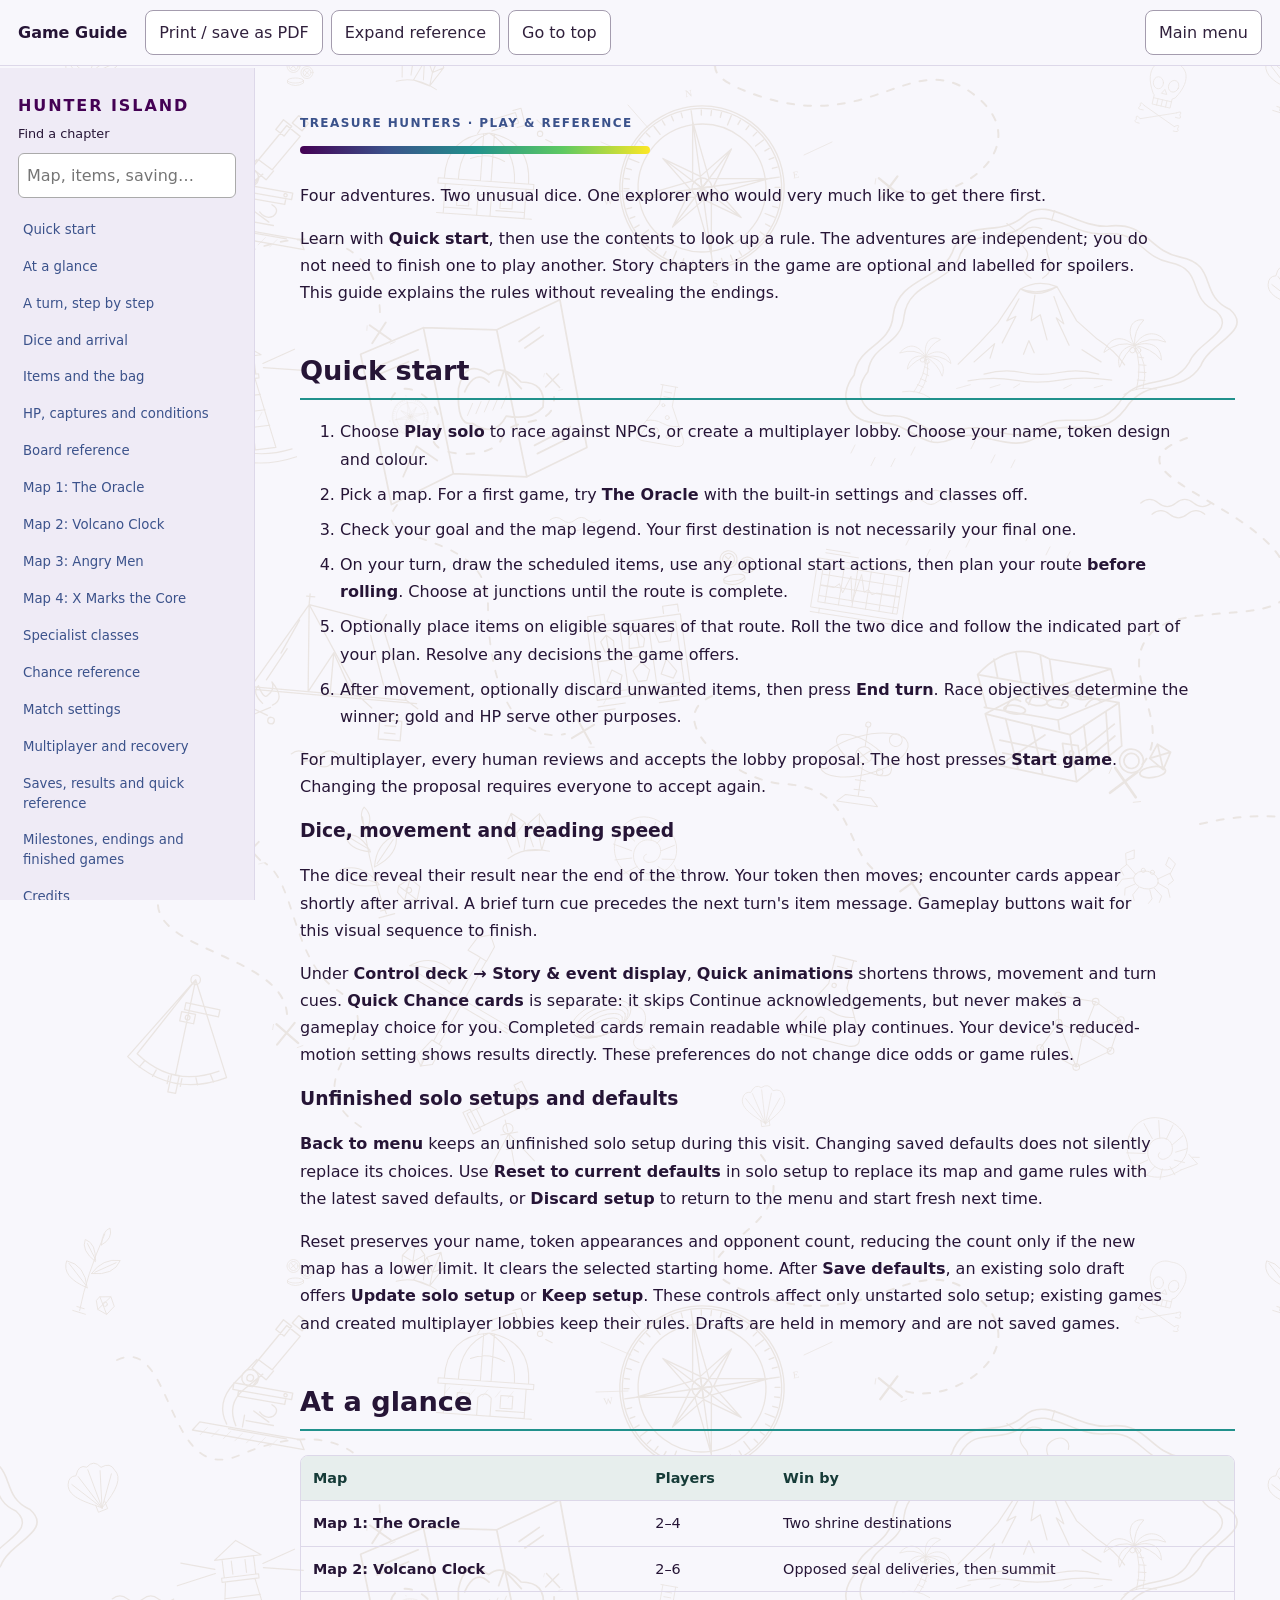
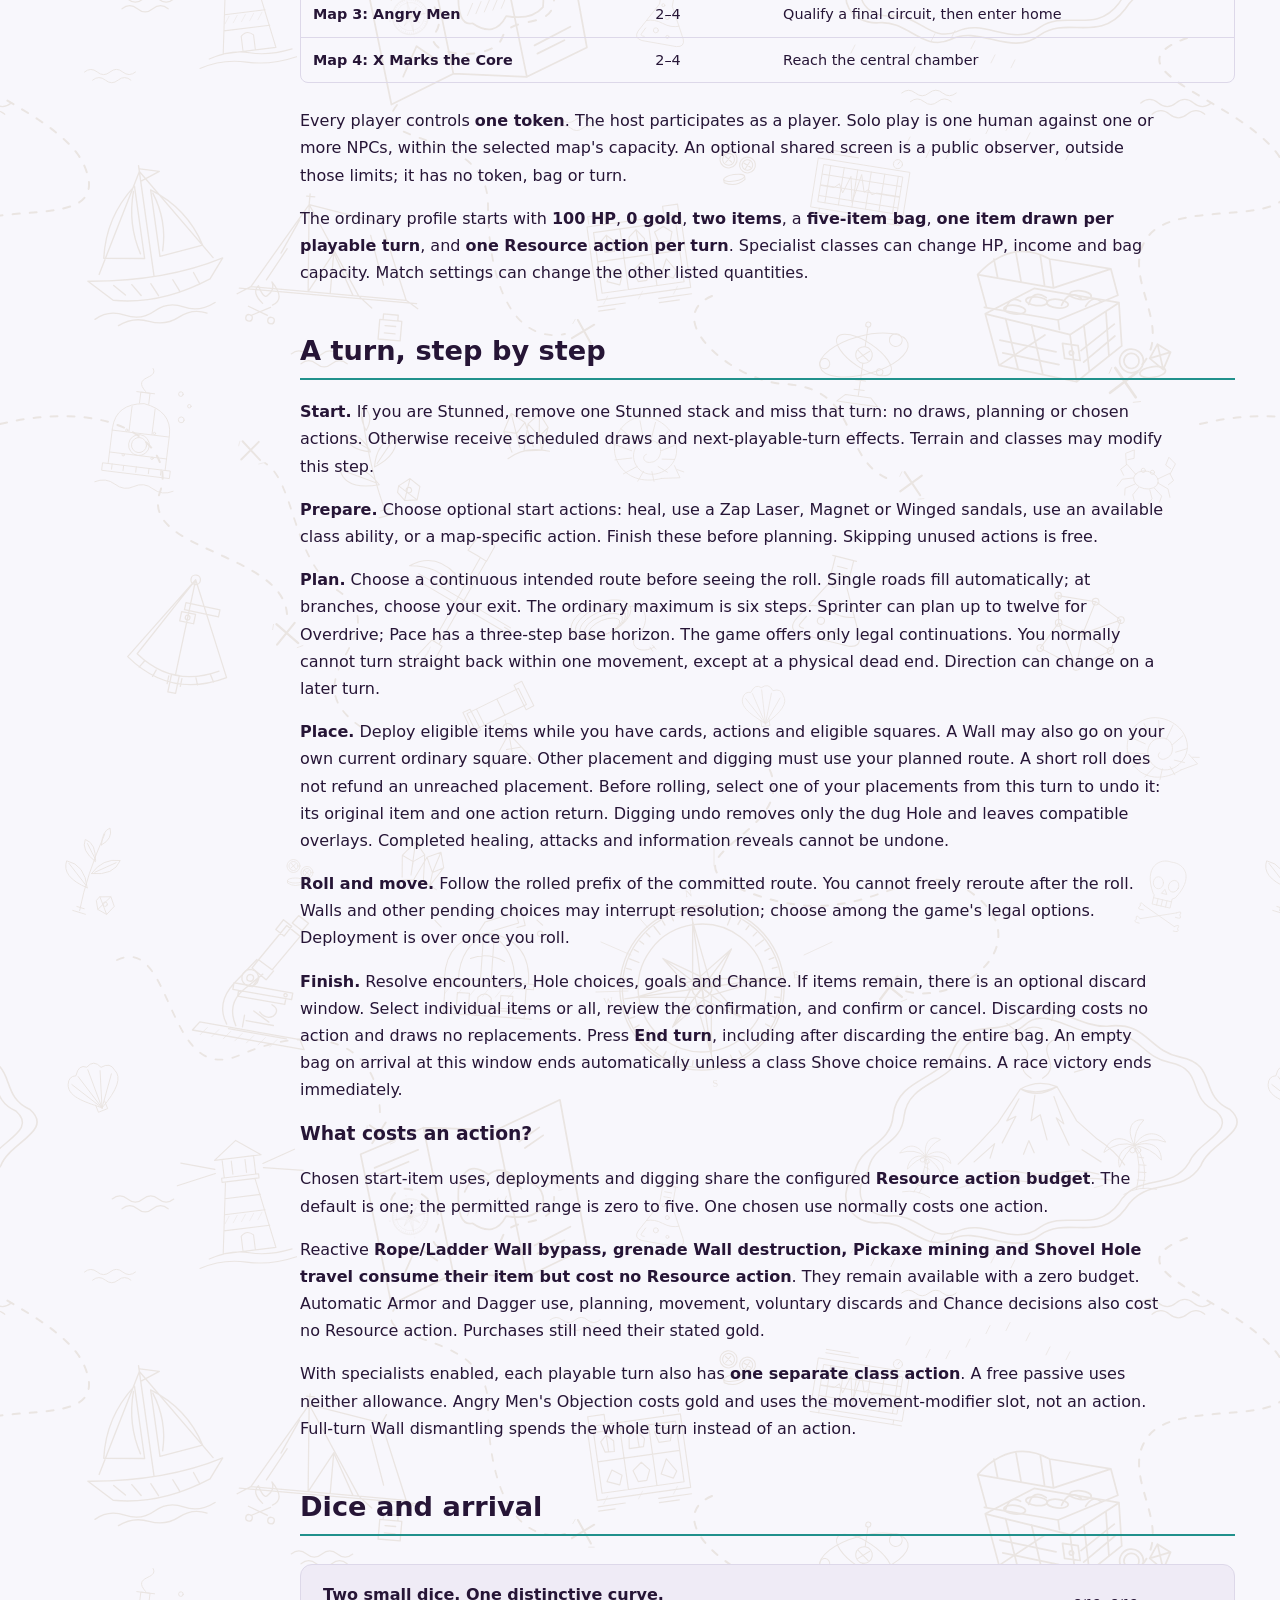
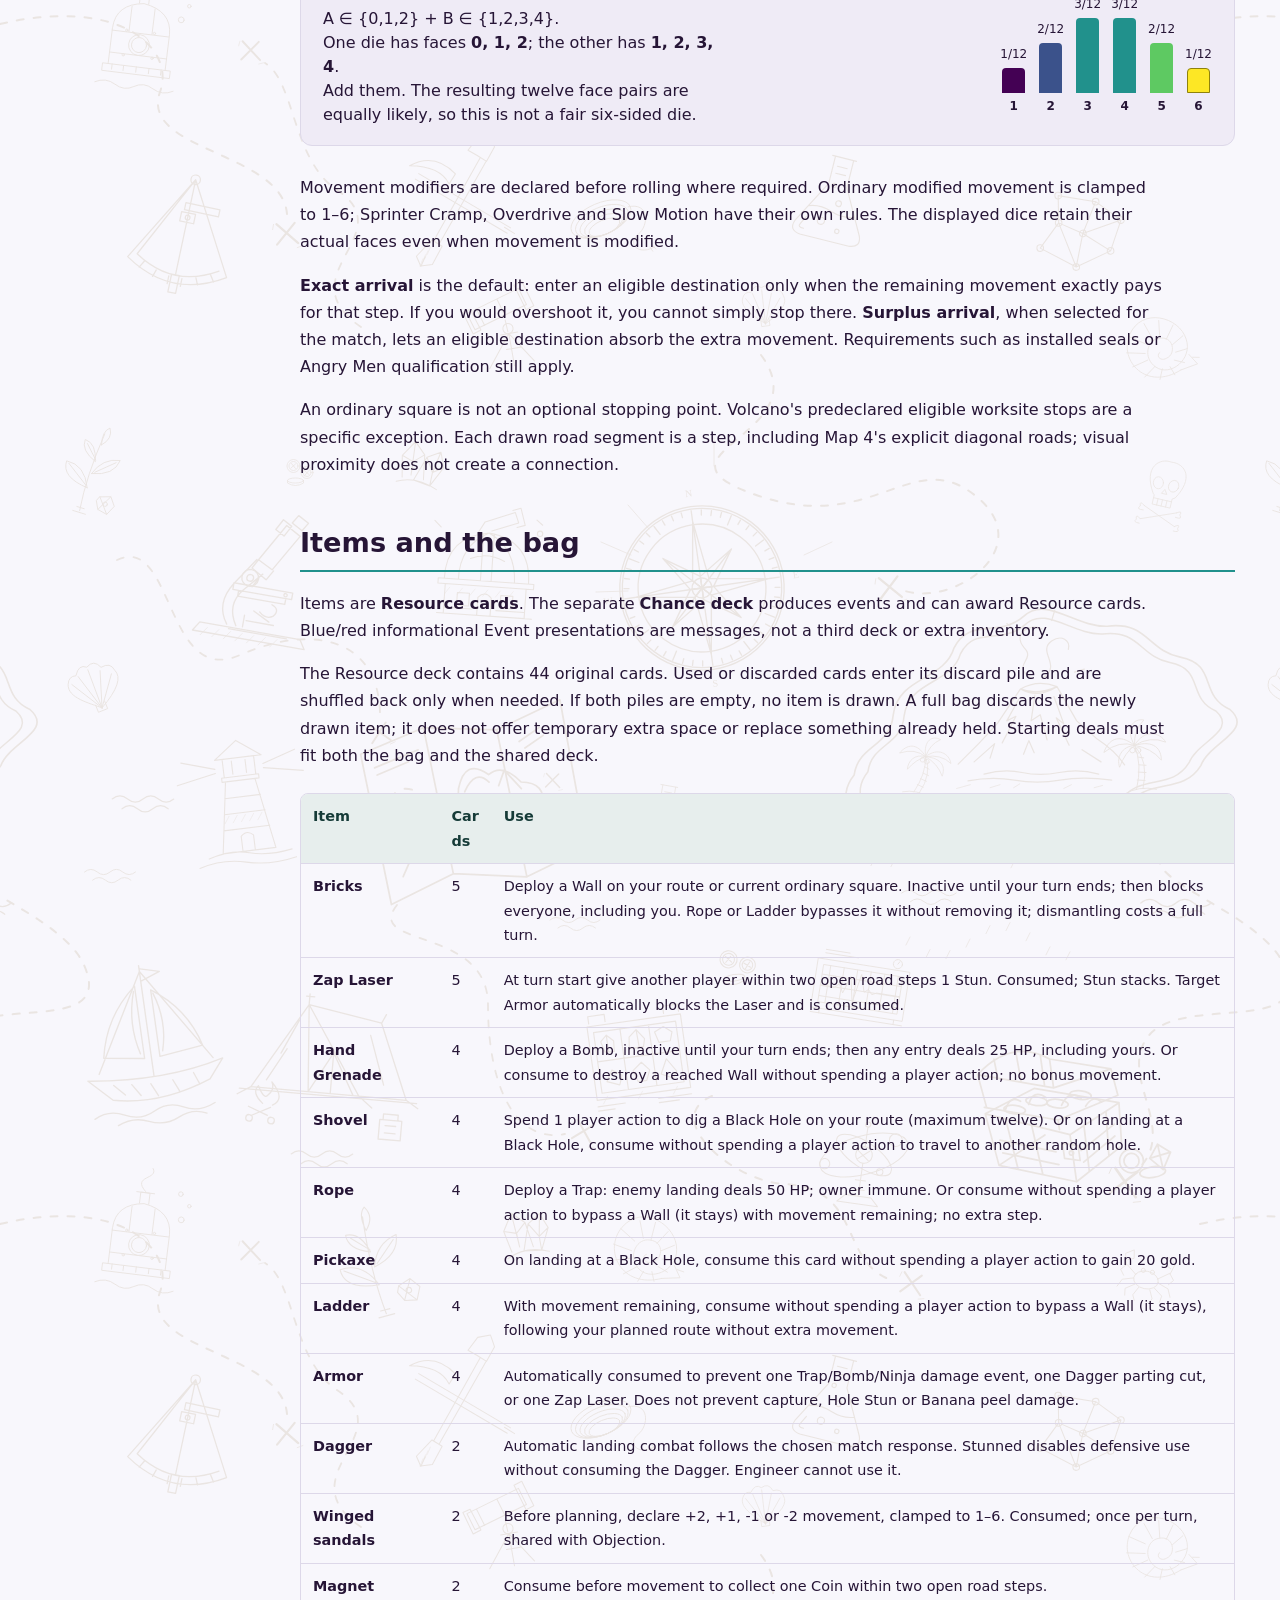
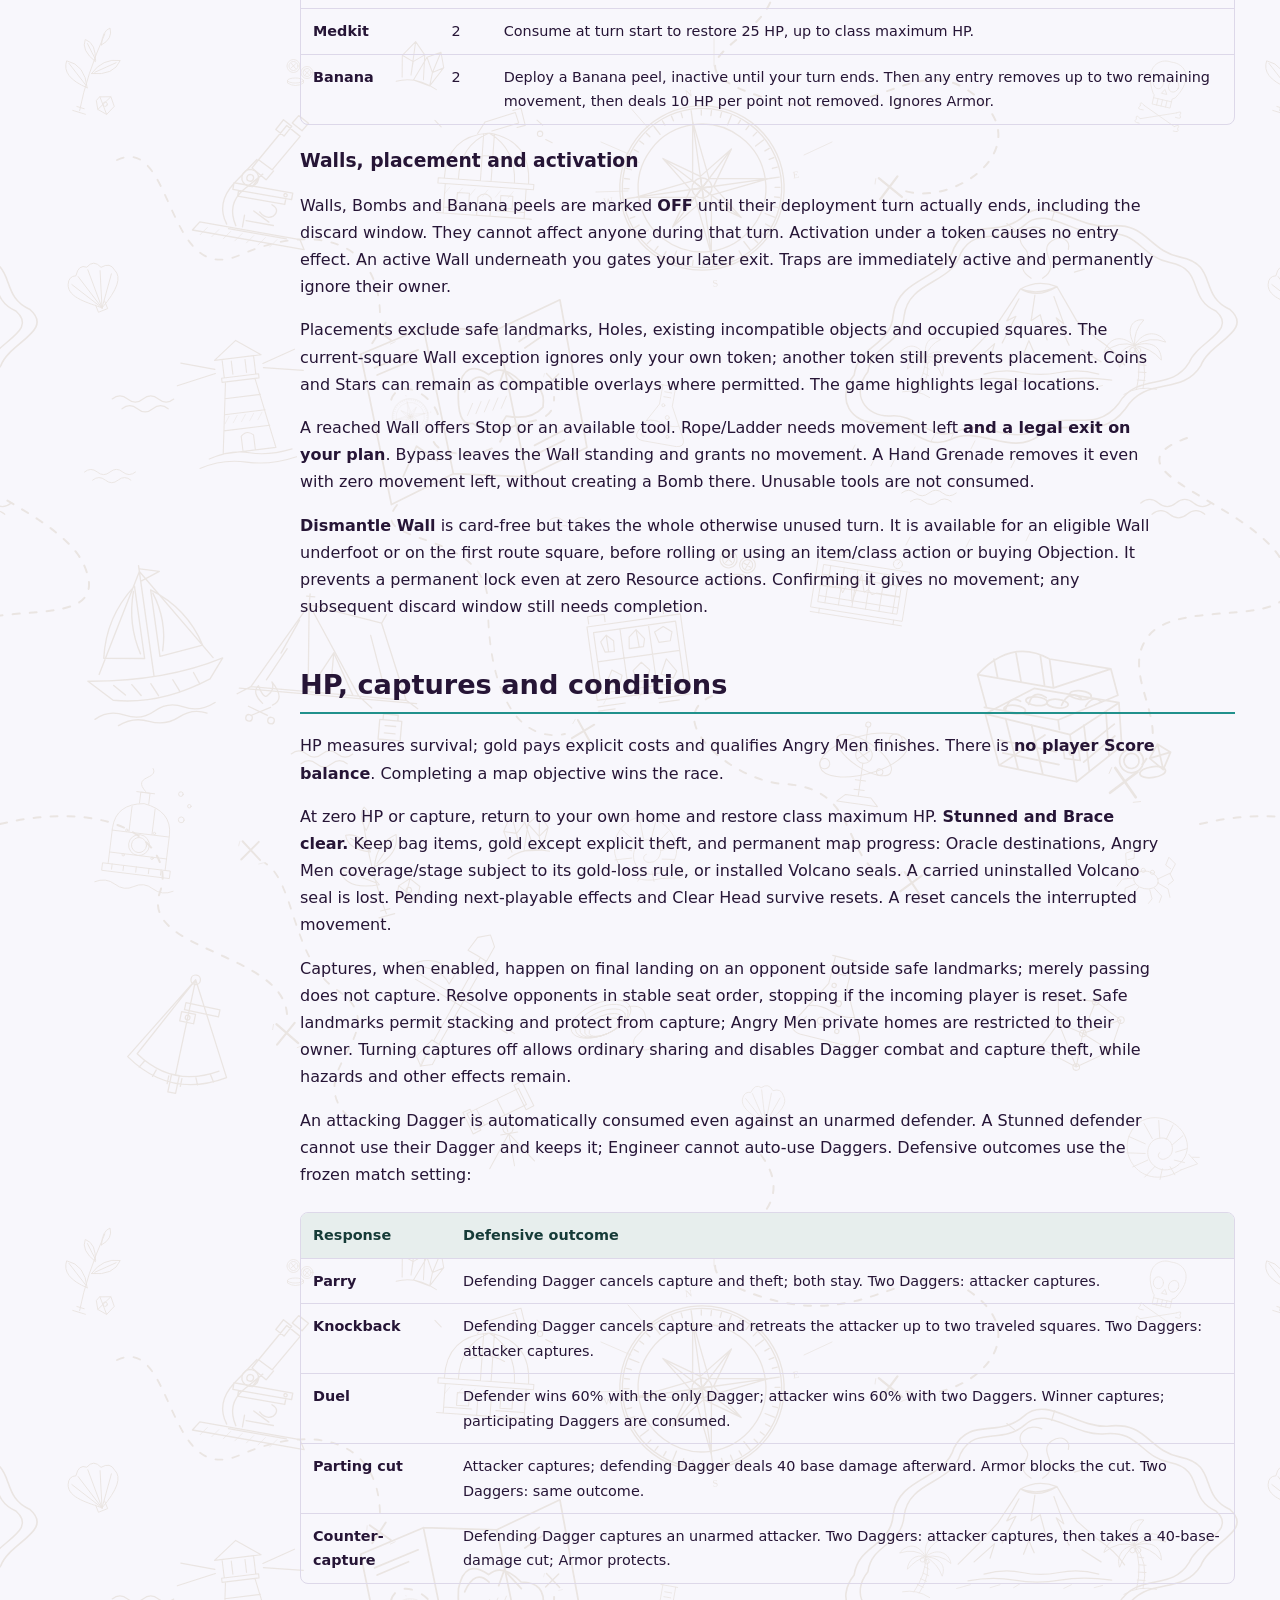
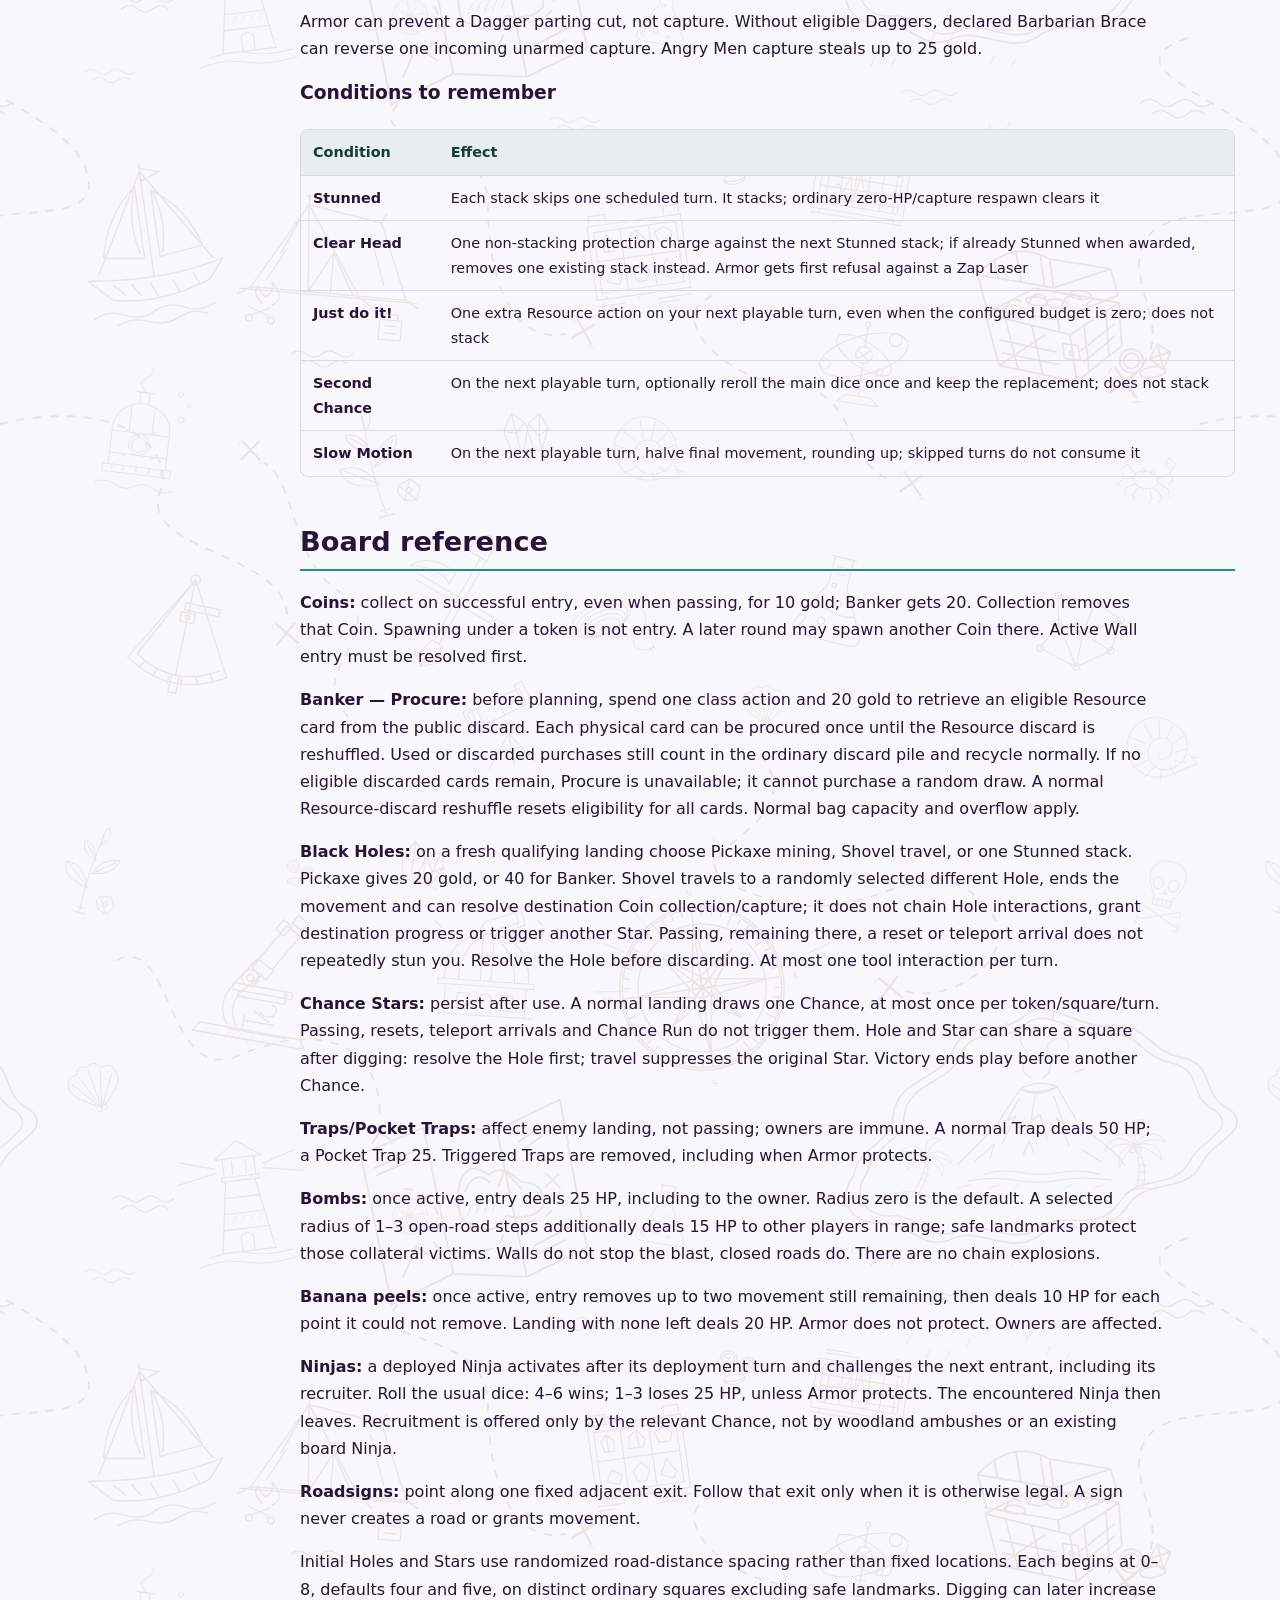
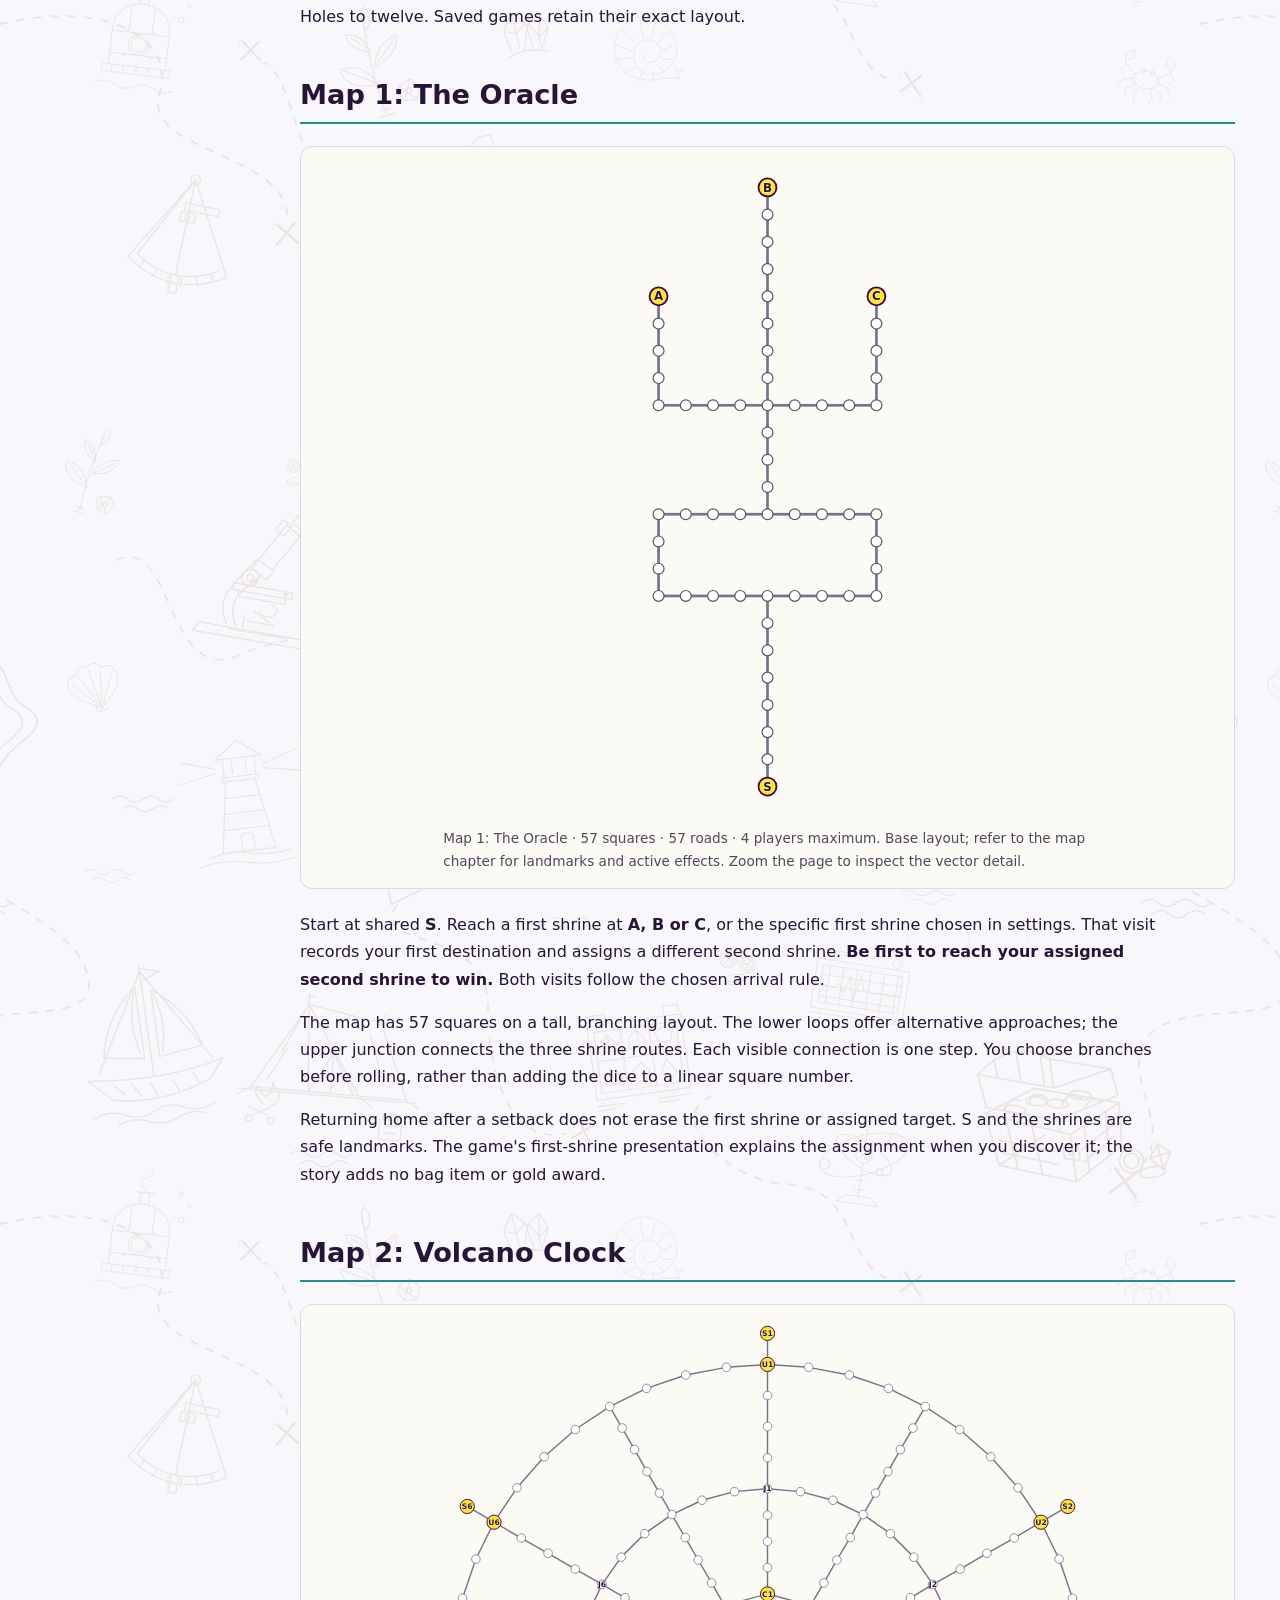
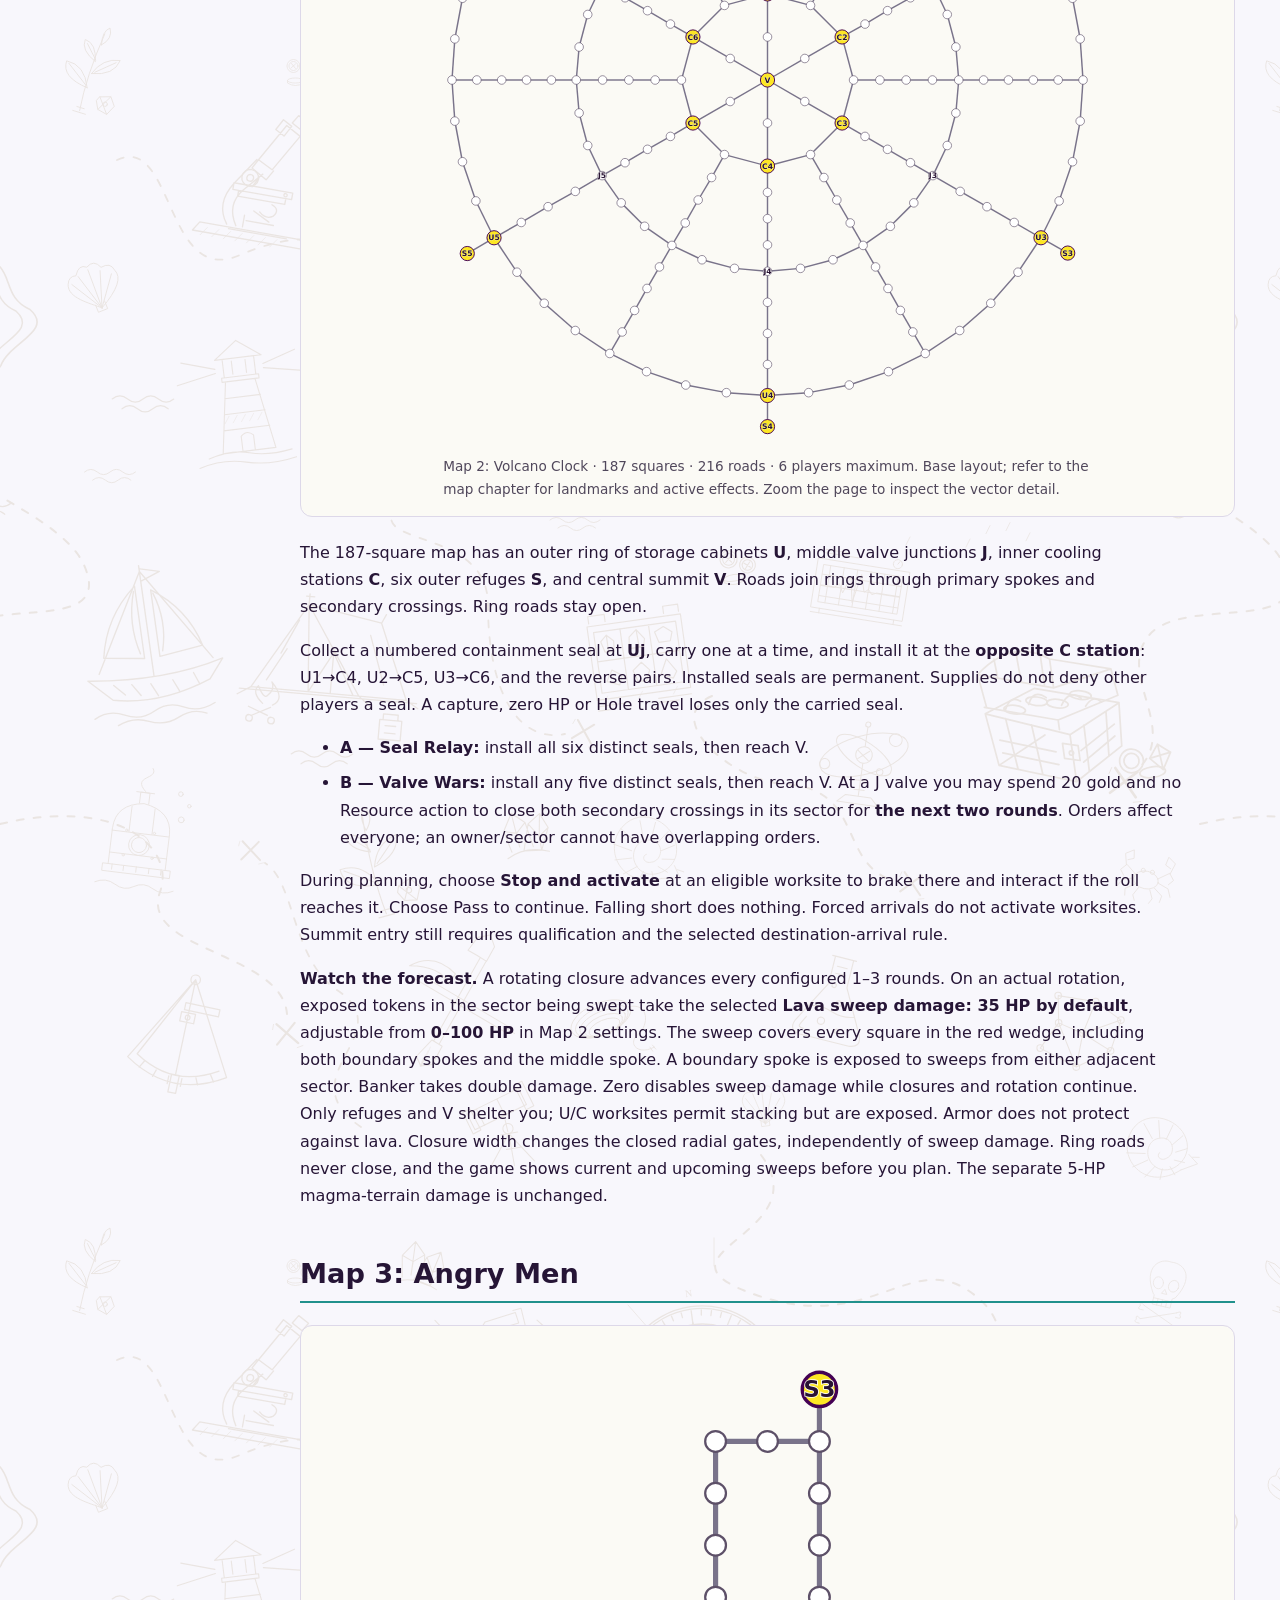
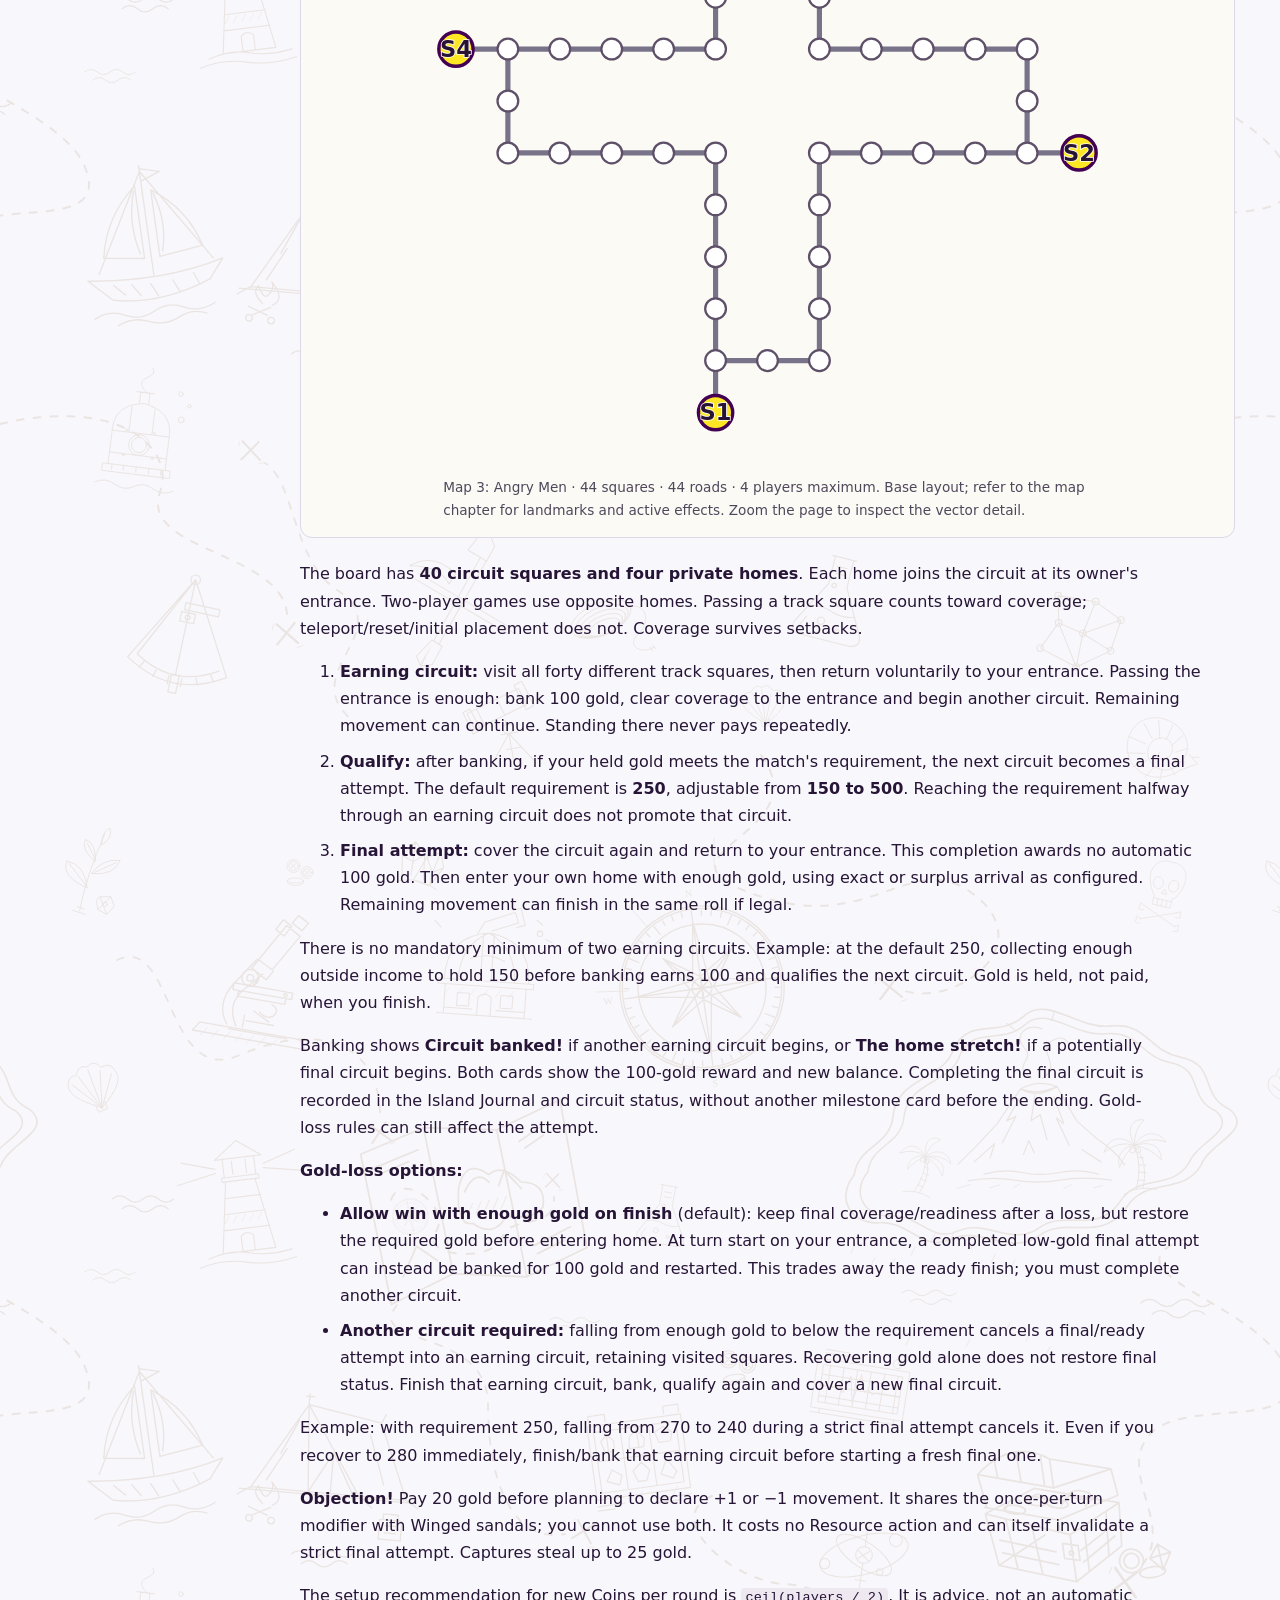
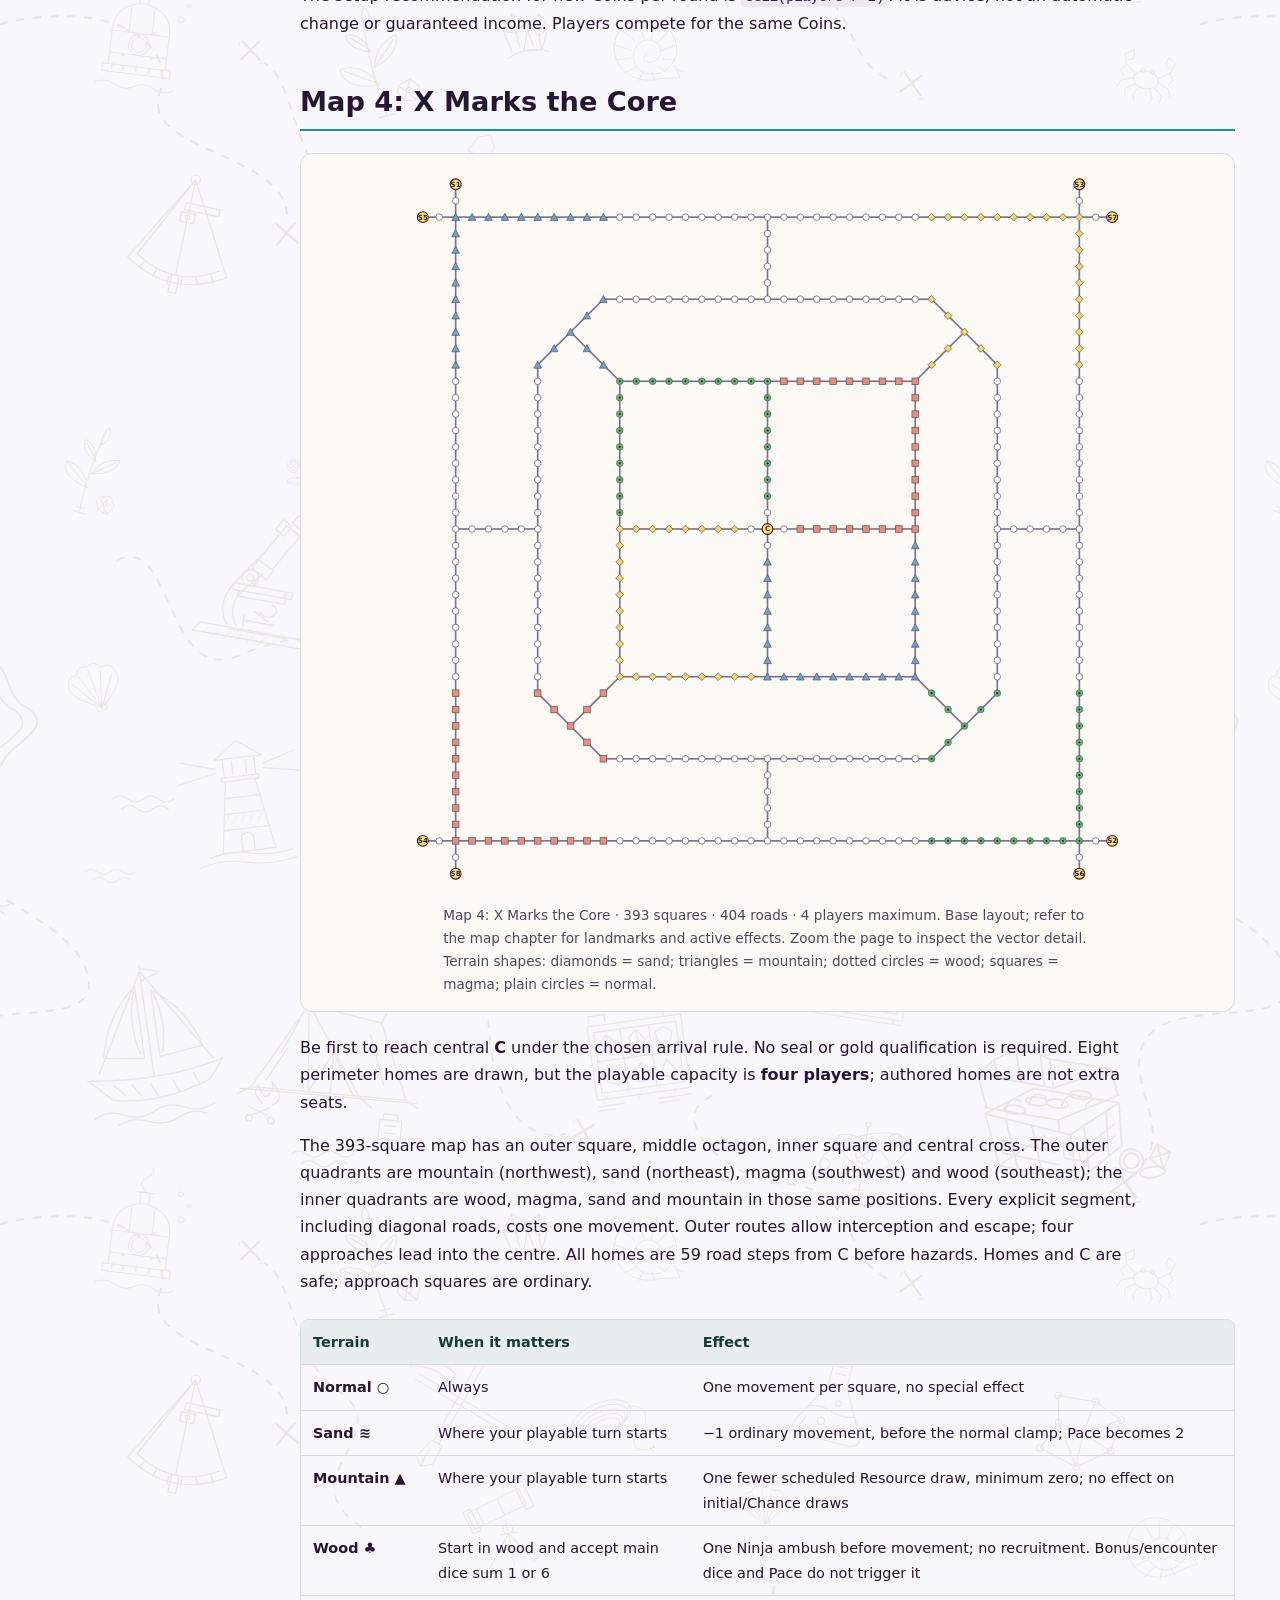
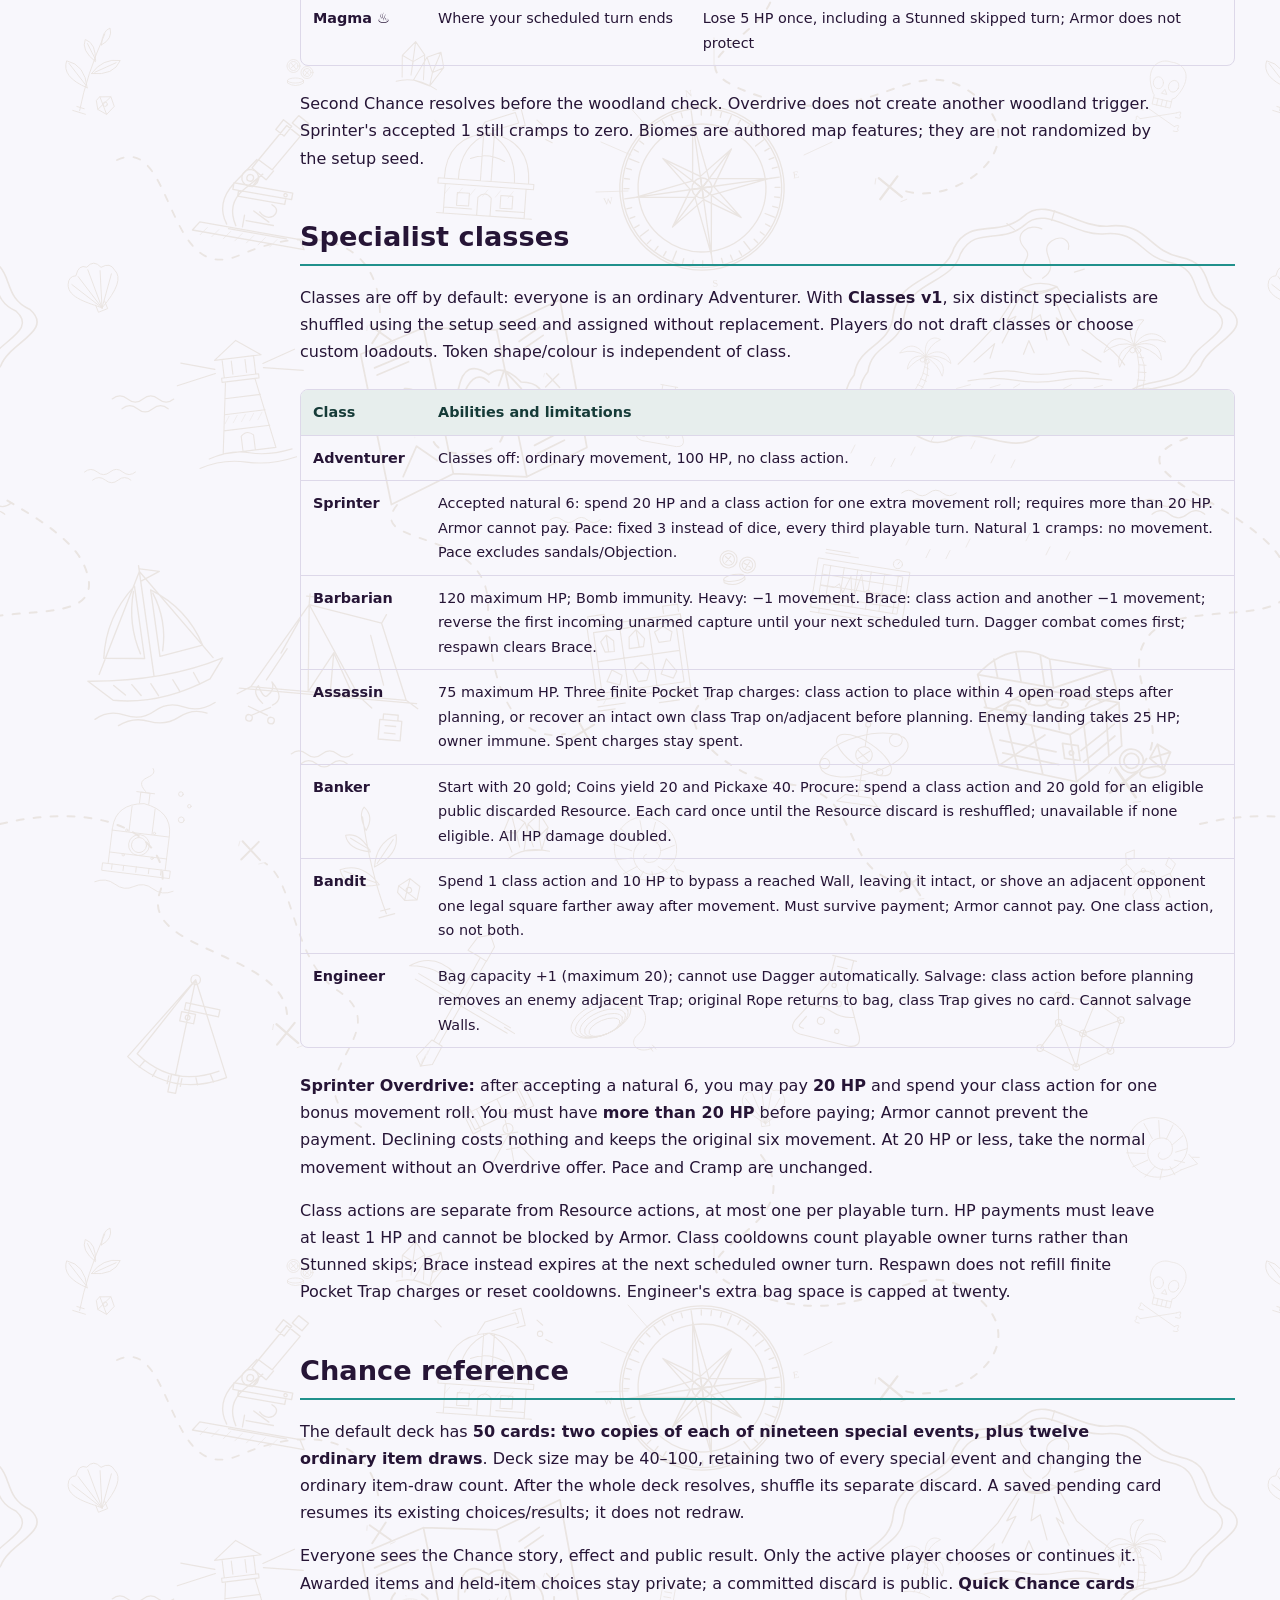
==== docs/game-guide.html @ fadfc500 "add version 1.0.3 codename: heron" ====
<!doctype html><html lang="en"><head><meta charset="utf-8"><meta name="viewport" content="width=device-width,initial-scale=1,viewport-fit=cover"><meta name="theme-color" content="#440154"><meta name="apple-mobile-web-app-capable" content="yes"><title>Hunter Island — Game Guide</title><meta name="description" content="Hunter Island game guide: learn to play, four maps, items, classes and multiplayer."><style>/* Canonical Viridis accents; neutral surfaces keep body text readable. */
:root {
  --viridis-purple: #440154;
  --viridis-blue: #3b528b;
  --viridis-teal: #21918c;
  --viridis-green: #5ec962;
  --viridis-yellow: #fde725;
  --surface-border-width: 4px;
  --feature-radius: 10px;
  --theme-paper: #f8f7fc;
  --theme-ink: #261536;
  --theme-muted: #5c536e;
  --theme-line: #ddd8e9;
  --viridis-spectrum: linear-gradient(90deg, var(--viridis-purple), var(--viridis-blue), var(--viridis-teal), var(--viridis-green), var(--viridis-yellow));
}

:root{--paper:var(--theme-paper);--ink:var(--theme-ink);--line:var(--theme-line);scroll-behavior:smooth}
*{box-sizing:border-box}body{margin:0;background:var(--paper);color:var(--ink);font:16px/1.7 system-ui,-apple-system,BlinkMacSystemFont,"Segoe UI",sans-serif;overflow-wrap:anywhere}a{color:#3b528b;text-underline-offset:3px}button,input,.button{font:inherit}button,.button{display:inline-block;min-height:44px;padding:8px 13px;border:1px solid #a49cae;border-radius:8px;background:white;color:#30203c;cursor:pointer;text-decoration:none}button:hover,.button:hover{background:#eee8f5}:focus-visible{outline:3px solid #440154;outline-offset:3px}.skip{position:absolute;left:12px;top:-80px;z-index:5;background:white;padding:10px}.skip:focus{top:8px}.layout{display:grid;grid-template-columns:255px minmax(0,1fr);max-width:1500px;margin:auto}.sidebar{position:sticky;top:0;height:100dvh;overflow:auto;background:#efebf6;padding:24px 18px;border-right:1px solid var(--line);padding-top:max(24px,env(safe-area-inset-top))}.brand{font-weight:850;letter-spacing:.12em;color:#440154}.sidebar p{font-size:.9rem}.sidebar nav{display:grid;gap:3px}.sidebar nav a{font-size:.83rem;line-height:1.5;padding:7px 5px;text-decoration:none;border-radius:5px}.sidebar nav a:hover{background:#e2d9ef}.sidebar label{font-size:.8rem}#toc-search{width:100%;margin:6px 0 15px;min-height:44px;border:1px solid #aaa;padding:8px;border-radius:6px}main{min-width:0;max-width:1150px;padding:35px 45px 70px}.hero{padding-bottom:12px}h1{font-size:clamp(2.1rem,5vw,3.4rem);line-height:1.1;margin:12px 0}.subtitle{font-size:1.5rem;margin:10px 0}.eyebrow{font-size:.75rem;font-weight:750;letter-spacing:.12em;color:#3b528b}.palette-swatches{height:8px;max-width:350px;background:var(--viridis-spectrum);border-radius:5px}.toolbar{display:flex;gap:8px;flex-wrap:wrap;margin:15px 0 25px}h2{margin:48px 0 18px;font-size:1.7rem;line-height:1.25;border-bottom:2px solid #21918c;padding-bottom:10px;scroll-margin-top:20px}h3,h4{line-height:1.3;scroll-margin-top:20px}p,li{max-width:85ch}li+li{margin-top:8px}.table-wrap{max-width:100%;overflow:auto;margin:24px 0;border:1px solid var(--line);border-radius:8px}table{border-collapse:collapse;width:100%;font-size:.9rem;min-width:520px}th,td{text-align:left;vertical-align:top;padding:10px 12px;border-bottom:1px solid var(--line)}th{background:#e7eeed;color:#163b38}tr:last-child td{border-bottom:0}td:first-child{font-weight:650;min-width:125px}pre{max-width:100%;overflow:auto;background:#23152f;color:#f7f3fa;padding:18px;border-radius:8px;line-height:1.6}code{font: .85em/1.6 ui-monospace,Consolas,monospace}p code,li code{background:#eee8f1;padding:2px 4px;border-radius:4px}details{border:1px solid var(--line);border-radius:8px;margin:12px 0;background:#fff}summary{padding:12px 15px;cursor:pointer;font-weight:650;min-height:44px}details>p,details>div{margin:12px 16px}details pre{margin:0;border-radius:0 0 7px 7px}.reference-card summary{border-left:5px solid #c6ad0d}.card-count{display:block;font-size:.8rem;font-weight:400;color:#554d33}.map-figure{margin:22px 0;background:#fbfaf5;border:1px solid var(--line);border-radius:12px;padding:15px;text-align:center;break-inside:avoid}.map-diagram{width:100%;max-height:720px;display:block}.map-figure[data-map="map-1"] .map-diagram{max-height:650px}.map-roads{stroke:#79738a;stroke-width:3;fill:none}.map-diagram :is(circle,rect,polygon){stroke:#5d5068;stroke-width:1.3;fill:white}.map-diagram .landmark{fill:#fde725;stroke:#440154;stroke-width:2}.map-diagram .terrain-sand{fill:#f4d75e}.map-diagram .terrain-mountain{fill:#6aa5ce}.map-diagram .terrain-wood{fill:#60ba76}.map-diagram .terrain-magma{fill:#ed8c79}.map-diagram text{font-family:system-ui,sans-serif;font-weight:800;text-anchor:middle;fill:#291333;paint-order:stroke;stroke:#fff;stroke-width:1px}.map-figure figcaption{font-size:.85rem;max-width:75ch;margin:15px auto 0;text-align:left;color:#50475b}footer{margin-top:50px;border-top:1px solid var(--line);padding-top:20px;font-size:.8rem}.shared-note{font-size:.9rem}
@media(min-width:751px){#contents-toggle{display:none}}
@media(max-width:750px){.layout{display:block}.sidebar{position:relative;height:auto;padding:12px 18px;padding-top:max(12px,env(safe-area-inset-top));border-right:0;border-bottom:1px solid var(--line)}.sidebar p{display:inline-block;margin:6px 12px 6px 0}.sidebar nav,.sidebar label,#toc-search{display:none}.sidebar.open nav,.sidebar.open label,.sidebar.open #toc-search{display:block}.sidebar.open nav a{display:block}main{padding:22px max(18px,env(safe-area-inset-right)) 45px max(18px,env(safe-area-inset-left))}h2{font-size:1.4rem;margin-top:35px}.toolbar{gap:6px}.toolbar button,.toolbar a{font-size:.85rem}.map-figure{padding:8px}.map-roads{stroke-width:3.8}.map-figure figcaption{font-size:.8rem}table{font-size:.83rem}}
@media(prefers-reduced-motion:reduce){:root{scroll-behavior:auto}}
@media print{body{background:white;color:black;font-size:10pt}.layout{display:block}.sidebar,.toolbar,.skip{display:none}main{max-width:none;padding:0}h2,h3,summary{break-after:avoid}h2{margin-top:25px;font-size:17pt}.table-wrap{overflow:visible;border:0}table{min-width:0;font-size:8pt}tr{break-inside:avoid}pre{white-space:pre-wrap;overflow:visible;background:#f1eef4;color:black;font-size:8pt}pre code{overflow-wrap:anywhere;white-space:pre-wrap}.map-diagram{max-height:500px!important}.map-figure{break-inside:avoid}details{overflow:visible}a{color:inherit}.card-count{display:inline;margin-left:10px}}

.map-diagram .wood-dot{fill:#173b20;stroke:none}

/* Chapter filtering must override the mobile navigation display rule. */
#contents-nav a[hidden]{display:none}

/* Exact two-dice distribution, shared by the guide and developer reference. */
.dice-panel{display:flex;align-items:center;justify-content:space-between;flex-wrap:wrap;gap:18px;padding:18px 22px;background:#efebf6;border:1px solid var(--line);border-radius:12px;margin:28px 0}.dice-panel p{margin:0;line-height:1.5;max-width:400px}.bars{display:flex;gap:10px;align-items:flex-end}.die-bar{display:flex;flex-direction:column;align-items:center;font-size:12px;gap:3px}.die-bar i{display:block;width:23px;border-radius:4px 4px 0 0;background:var(--viridis-teal)}.die-bar b{font-weight:650}.die-bar:nth-child(1) i{background:var(--viridis-purple)}.die-bar:nth-child(2) i{background:var(--viridis-blue)}.die-bar:nth-child(5) i{background:var(--viridis-green)}.die-bar:nth-child(6) i{background:var(--viridis-yellow);border:1px solid #8f820b}

/* The player guide owns one toolbar; its app wrapper supplies it when embedded. */
html{background:var(--paper);color-scheme:light;scrollbar-color:var(--theme-muted) var(--paper)}
@media(max-width:750px){.sidebar{overflow:visible}}
.document-topbar{position:sticky;top:0;z-index:4;display:flex;align-items:center;flex-wrap:wrap;gap:8px;padding:10px max(18px,env(safe-area-inset-right)) 10px max(18px,env(safe-area-inset-left));background:var(--paper);border-bottom:1px solid var(--line)}
.document-topbar h1{font-size:1rem;margin:0 10px 0 0}.document-controls{display:flex;flex-wrap:wrap;gap:8px}.document-topbar>a{margin-left:auto}
html:not(.embedded-guide) body:has(.document-topbar) .sidebar{top:68px;height:calc(100dvh - 68px)}
html:not(.embedded-guide) body:has(.document-topbar) :is(h2,h3,h4){scroll-margin-top:160px}
.embedded-guide .document-topbar{display:none}.embedded-guide .sidebar{top:0;height:100dvh}.embedded-guide :is(h2,h3,h4){scroll-margin-top:20px}
@media(max-width:750px){.document-topbar button,.document-topbar .button{font-size:.8rem;padding:8px}.document-controls{display:contents}.document-topbar>a{margin-left:12px}html:not(.embedded-guide) body:has(.document-topbar) .sidebar,.embedded-guide .sidebar{position:relative;top:0;height:auto}}
@media print{.document-topbar{display:none}}

/* Expedition Notebook: shared by every app screen and standalone document.
   The document builder embeds the same SVG so downloaded guides stay portable. */
body { position: relative; isolation: isolate; min-height: 100dvh; }
body::before {
  content: "";
  position: absolute;
  inset: 0;
  z-index: -1;
  pointer-events: none;
  background: url("data:image/svg+xml,%3Csvg%20xmlns%3D%22http%3A%2F%2Fwww.w3.org%2F2000%2Fsvg%22%20width%3D%221200%22%20height%3D%221200%22%20viewBox%3D%220%200%201200%201200%22%20fill%3D%22none%22%20color%3D%22%23987b4d%22%3E%3Cmetadata%20id%3D%22metadata-author%22%3E%0D%0A%20%20%3Crdf%3ARDF%0D%0A%20%20%20%20xmlns%3Ardf%3D%22http%3A%2F%2Fw3.org%22%0D%0A%20%20%20%20xmlns%3Adc%3D%22http%3A%2F%2Fpurl.org%22%3E%0D%0A%20%20%20%20%3Crdf%3ADescription%20rdf%3Aabout%3D%22%22%3E%0D%0A%20%20%20%20%20%20%3Cdc%3Acreator%3E%0D%0A%20%20%20%20%20%20%20%20%3Crdf%3ABag%3E%0D%0A%20%20%20%20%20%20%20%20%20%20%3Crdf%3Ali%3EIvan%20Dimitrov%3C%2Frdf%3Ali%3E%0D%0A%20%20%20%20%20%20%20%20%3C%2Frdf%3ABag%3E%0D%0A%20%20%20%20%20%20%3C%2Fdc%3Acreator%3E%0D%0A%20%20%20%20%20%20%3Cdc%3Atitle%3EBackground%20for%20Hunter%20Island%20board%20game.%20Motifs%20from%20old%20treasure%20maps.%20Generated.%3C%2Fdc%3Atitle%3E%0D%0A%20%20%20%20%20%20%3Cdc%3Adate%3E2026%3C%2Fdc%3Adate%3E%0D%0A%20%20%20%20%3C%2Frdf%3ADescription%3E%0D%0A%20%20%3C%2Frdf%3ARDF%3E%0D%0A%3C%2Fmetadata%3E%0A%3Ctitle%3EExplorer%E2%80%99s%20Chart%20%E2%80%94%20Expedition%20Notebook%3C%2Ftitle%3E%0D%0A%3Cdesc%3EThe%20closest%20evolution%20of%20the%20original%3A%20a%20detailed%20expedition%20map%2C%20camp%20and%20field%20equipment.%20Transparent%20sepia%20vector%20linework%2C%2015%25%20ink%3B%20seamlessly%20repeating%20across%20all%20four%20edges.%20Additional%20artwork%20fills%20the%20centre.%3C%2Fdesc%3E%0D%0A%3Cdefs%3E%3Cg%20id%3D%22compass%22%3E%3Ccircle%20cx%3D%220%22%20cy%3D%220%22%20r%3D%2296%22%20%2F%3E%3Ccircle%20cx%3D%220%22%20cy%3D%220%22%20r%3D%2299%22%20%2F%3E%3Ccircle%20cx%3D%220%22%20cy%3D%220%22%20r%3D%2277%22%20%2F%3E%3Ccircle%20cx%3D%220%22%20cy%3D%220%22%20r%3D%2212%22%20%2F%3E%3Cpath%20d%3D%22M0%20-82V-94%22%20transform%3D%22rotate(0)%22%2F%3E%3Cpath%20d%3D%22M0%20-88V-94%22%20transform%3D%22rotate(7.5)%22%2F%3E%3Cpath%20d%3D%22M0%20-88V-94%22%20transform%3D%22rotate(15)%22%2F%3E%3Cpath%20d%3D%22M0%20-88V-94%22%20transform%3D%22rotate(22.5)%22%2F%3E%3Cpath%20d%3D%22M0%20-82V-94%22%20transform%3D%22rotate(30)%22%2F%3E%3Cpath%20d%3D%22M0%20-88V-94%22%20transform%3D%22rotate(37.5)%22%2F%3E%3Cpath%20d%3D%22M0%20-88V-94%22%20transform%3D%22rotate(45)%22%2F%3E%3Cpath%20d%3D%22M0%20-88V-94%22%20transform%3D%22rotate(52.5)%22%2F%3E%3Cpath%20d%3D%22M0%20-82V-94%22%20transform%3D%22rotate(60)%22%2F%3E%3Cpath%20d%3D%22M0%20-88V-94%22%20transform%3D%22rotate(67.5)%22%2F%3E%3Cpath%20d%3D%22M0%20-88V-94%22%20transform%3D%22rotate(75)%22%2F%3E%3Cpath%20d%3D%22M0%20-88V-94%22%20transform%3D%22rotate(82.5)%22%2F%3E%3Cpath%20d%3D%22M0%20-82V-94%22%20transform%3D%22rotate(90)%22%2F%3E%3Cpath%20d%3D%22M0%20-88V-94%22%20transform%3D%22rotate(97.5)%22%2F%3E%3Cpath%20d%3D%22M0%20-88V-94%22%20transform%3D%22rotate(105)%22%2F%3E%3Cpath%20d%3D%22M0%20-88V-94%22%20transform%3D%22rotate(112.5)%22%2F%3E%3Cpath%20d%3D%22M0%20-82V-94%22%20transform%3D%22rotate(120)%22%2F%3E%3Cpath%20d%3D%22M0%20-88V-94%22%20transform%3D%22rotate(127.5)%22%2F%3E%3Cpath%20d%3D%22M0%20-88V-94%22%20transform%3D%22rotate(135)%22%2F%3E%3Cpath%20d%3D%22M0%20-88V-94%22%20transform%3D%22rotate(142.5)%22%2F%3E%3Cpath%20d%3D%22M0%20-82V-94%22%20transform%3D%22rotate(150)%22%2F%3E%3Cpath%20d%3D%22M0%20-88V-94%22%20transform%3D%22rotate(157.5)%22%2F%3E%3Cpath%20d%3D%22M0%20-88V-94%22%20transform%3D%22rotate(165)%22%2F%3E%3Cpath%20d%3D%22M0%20-88V-94%22%20transform%3D%22rotate(172.5)%22%2F%3E%3Cpath%20d%3D%22M0%20-82V-94%22%20transform%3D%22rotate(180)%22%2F%3E%3Cpath%20d%3D%22M0%20-88V-94%22%20transform%3D%22rotate(187.5)%22%2F%3E%3Cpath%20d%3D%22M0%20-88V-94%22%20transform%3D%22rotate(195)%22%2F%3E%3Cpath%20d%3D%22M0%20-88V-94%22%20transform%3D%22rotate(202.5)%22%2F%3E%3Cpath%20d%3D%22M0%20-82V-94%22%20transform%3D%22rotate(210)%22%2F%3E%3Cpath%20d%3D%22M0%20-88V-94%22%20transform%3D%22rotate(217.5)%22%2F%3E%3Cpath%20d%3D%22M0%20-88V-94%22%20transform%3D%22rotate(225)%22%2F%3E%3Cpath%20d%3D%22M0%20-88V-94%22%20transform%3D%22rotate(232.5)%22%2F%3E%3Cpath%20d%3D%22M0%20-82V-94%22%20transform%3D%22rotate(240)%22%2F%3E%3Cpath%20d%3D%22M0%20-88V-94%22%20transform%3D%22rotate(247.5)%22%2F%3E%3Cpath%20d%3D%22M0%20-88V-94%22%20transform%3D%22rotate(255)%22%2F%3E%3Cpath%20d%3D%22M0%20-88V-94%22%20transform%3D%22rotate(262.5)%22%2F%3E%3Cpath%20d%3D%22M0%20-82V-94%22%20transform%3D%22rotate(270)%22%2F%3E%3Cpath%20d%3D%22M0%20-88V-94%22%20transform%3D%22rotate(277.5)%22%2F%3E%3Cpath%20d%3D%22M0%20-88V-94%22%20transform%3D%22rotate(285)%22%2F%3E%3Cpath%20d%3D%22M0%20-88V-94%22%20transform%3D%22rotate(292.5)%22%2F%3E%3Cpath%20d%3D%22M0%20-82V-94%22%20transform%3D%22rotate(300)%22%2F%3E%3Cpath%20d%3D%22M0%20-88V-94%22%20transform%3D%22rotate(307.5)%22%2F%3E%3Cpath%20d%3D%22M0%20-88V-94%22%20transform%3D%22rotate(315)%22%2F%3E%3Cpath%20d%3D%22M0%20-88V-94%22%20transform%3D%22rotate(322.5)%22%2F%3E%3Cpath%20d%3D%22M0%20-82V-94%22%20transform%3D%22rotate(330)%22%2F%3E%3Cpath%20d%3D%22M0%20-88V-94%22%20transform%3D%22rotate(337.5)%22%2F%3E%3Cpath%20d%3D%22M0%20-88V-94%22%20transform%3D%22rotate(345)%22%2F%3E%3Cpath%20d%3D%22M0%20-88V-94%22%20transform%3D%22rotate(352.5)%22%2F%3E%3Cpath%20d%3D%22M0%20-81L10%20-10%200%200%20-10%20-10Z%20M0%20-81V0%22%20transform%3D%22rotate(0)%22%2F%3E%3Cpath%20d%3D%22M0%20-59L10%20-10%200%200%20-10%20-10Z%20M0%20-59V0%22%20transform%3D%22rotate(45)%22%2F%3E%3Cpath%20d%3D%22M0%20-81L10%20-10%200%200%20-10%20-10Z%20M0%20-81V0%22%20transform%3D%22rotate(90)%22%2F%3E%3Cpath%20d%3D%22M0%20-59L10%20-10%200%200%20-10%20-10Z%20M0%20-59V0%22%20transform%3D%22rotate(135)%22%2F%3E%3Cpath%20d%3D%22M0%20-81L10%20-10%200%200%20-10%20-10Z%20M0%20-81V0%22%20transform%3D%22rotate(180)%22%2F%3E%3Cpath%20d%3D%22M0%20-59L10%20-10%200%200%20-10%20-10Z%20M0%20-59V0%22%20transform%3D%22rotate(225)%22%2F%3E%3Cpath%20d%3D%22M0%20-81L10%20-10%200%200%20-10%20-10Z%20M0%20-81V0%22%20transform%3D%22rotate(270)%22%2F%3E%3Cpath%20d%3D%22M0%20-59L10%20-10%200%200%20-10%20-10Z%20M0%20-59V0%22%20transform%3D%22rotate(315)%22%2F%3E%3Cg%20stroke%3D%22none%22%20fill%3D%22currentColor%22%20font-family%3D%22Georgia%2Cserif%22%20font-size%3D%2212%22%20text-anchor%3D%22middle%22%3E%3Ctext%20y%3D%22-111%22%3EN%3C%2Ftext%3E%3Ctext%20y%3D%22120%22%3ES%3C%2Ftext%3E%3Ctext%20x%3D%22114%22%20y%3D%224%22%3EE%3C%2Ftext%3E%3Ctext%20x%3D%22-114%22%20y%3D%224%22%3EW%3C%2Ftext%3E%3C%2Fg%3E%3C%2Fg%3E%0D%0A%3Cg%20id%3D%22chest%22%3E%3Cpath%20d%3D%22M-58%202L-10%20-15%2066%209%2017%2032Z%20M-58%202L-52%2051%2017%2076%2017%2032%20M17%2076L63%2049%2066%209%20M-52%2051L-6%2029%20M-40%209L-35%2057%20M-17%2018L-13%2065%20M31%2025L30%2068%20M53%2015L50%2056%20M-56%20-4L-60%20-35Q-24%20-64%208%20-40L63%20-23%2066%202%20M-60%20-35L8%20-13%2063%20-23%20M8%20-40V-13%20M-43%20-47L-42%20-30%20M-22%20-50L-21%20-23%20M0%20-44V-16%20M-58%20-4L8%2017%2066%202%20M8%2017V26%20M9%2039L23%2043%2023%2057%209%2053Z%22%20%2F%3E%3Ccircle%20cx%3D%2216%22%20cy%3D%2249%22%20r%3D%222%22%20%2F%3E%3Cellipse%20cx%3D%22-30%22%20cy%3D%222%22%20rx%3D%2210%22%20ry%3D%224%22%20transform%3D%22rotate(14%20-30%200)%22%2F%3E%3Cellipse%20cx%3D%22-10%22%20cy%3D%22-3%22%20rx%3D%2210%22%20ry%3D%224%22%20transform%3D%22rotate(14%20-10%200)%22%2F%3E%3Cellipse%20cx%3D%2210%22%20cy%3D%222%22%20rx%3D%2210%22%20ry%3D%224%22%20transform%3D%22rotate(14%2010%200)%22%2F%3E%3Cellipse%20cx%3D%2231%22%20cy%3D%22-3%22%20rx%3D%2210%22%20ry%3D%224%22%20transform%3D%22rotate(14%2031%200)%22%2F%3E%3Cpath%20d%3D%22M-39%201Q-33%20-12%20-24%20-5%20M-17%20-1Q-11%20-15%200%20-5%20M13%204Q22%20-10%2032%200%20M35%208Q43%20-2%2050%206%20M-48%2028L2%2046%20M-47%2040L3%2058%20M25%2048L59%2028%20M26%2059L58%2039%22%20%2F%3E%3Ccircle%20cx%3D%2270%22%20cy%3D%2264%22%20r%3D%2211%22%20%2F%3E%3Ccircle%20cx%3D%2270%22%20cy%3D%2264%22%20r%3D%227%22%20%2F%3E%3Cellipse%20cx%3D%2288%22%20cy%3D%2277%22%20rx%3D%2212%22%20ry%3D%225%22%2F%3E%3Cpath%20d%3D%22M87%2064L96%2052%20107%2061%2098%2076Z%20M96%2052L98%2076%20M87%2064L107%2061%22%20%2F%3E%3C%2Fg%3E%0D%0A%3Cg%20id%3D%22volcano%22%3E%3Cpath%20d%3D%22M-109%2066Q-81%2039%20-57%2012L-27%20-33Q-4%20-20%2021%20-36L47%209%2074%2033Q97%2048%20110%2067%20M-27%20-33Q-4%20-46%2021%20-36%20M-27%20-33Q-5%20-24%2021%20-36%20M-29%20-20L-45%209%20-33%203%20-51%2038%20M17%20-23L30%2013%2020%205%2037%2041%20M-8%20-25L-13%209%20-1%201%208%2034%20M-88%2063L-61%2039%20-67%2058%20M54%2047L79%2063%20M-23%2053L-16%2035%20-9%2051%20M-75%2079Q-48%2072%20-25%2077T24%2077T76%2079%20M-96%2088Q-65%2082%20-35%2087T25%2087T93%2087%20M-13%20-47C-40%20-65%20-6%20-71%20-22%20-87C-39%20-107%20-13%20-120%201%20-112%20M2%20-47C29%20-64%20-6%20-82%2014%20-96C27%20-105%2039%20-97%2036%20-85%20M14%20-123L18%20-136%20M-35%20-111L-45%20-119%20M44%20-55L57%20-59%22%20%2F%3E%3Cpath%20d%3D%22M-111%2098L-93%2093%20M-67%2097L-54%2093%20M-36%2097L-28%2092%20M30%2098L40%2093%20M70%2097L81%2094%22%20stroke-width%3D%221%22%2F%3E%3C%2Fg%3E%0D%0A%3Cg%20id%3D%22palm%22%3E%3Cpath%20d%3D%22M-8%2068Q10%2024%201%20-12%20M4%2068Q23%2021%201%20-12%20M1%20-12C-24%20-40%20-45%20-29%20-56%20-8Q-25%20-26%201%20-12%20M1%20-12C-12%20-47%207%20-61%2025%20-55Q4%20-40%201%20-12%20M1%20-12C23%20-39%2050%20-29%2058%20-9Q32%20-25%201%20-12%20M1%20-12C39%20-17%2048%203%2045%2022Q30%20-3%201%20-12%20M1%20-12C-23%20-14%20-35%205%20-32%2023Q-19%20-1%201%20-12%20M-4%2051L10%2054%20M0%2037L14%2040%20M3%2024L16%2027%20M4%2010L14%2013%20M-32%2073Q-3%2061%2028%2073%22%20%2F%3E%3Ccircle%20cx%3D%22-4%22%20cy%3D%22-4%22%20r%3D%225%22%20%2F%3E%3Ccircle%20cx%3D%226%22%20cy%3D%22-2%22%20r%3D%225%22%20%2F%3E%3C%2Fg%3E%0D%0A%3Cg%20id%3D%22ship%22%3E%3Cpath%20d%3D%22M-79%2035L-53%2061Q1%2074%2062%2052L80%2030Q10%2048%20-79%2035Z%20M-50%2044L-38%2057%20M-29%2046L-20%2060%20M-7%2048L0%2063%20M19%2047L25%2061%20M44%2042L49%2055%20M-2%2040V-90%20M-1%20-86L21%20-80%20-1%20-72%20M-10%20-67Q-48%20-36%20-57%2011L-10%2018Z%20M8%20-60Q47%20-33%2059%2012L8%2018Z%20M-12%20-61Q-24%20-24%20-14%2012%20M10%20-56Q22%20-22%2012%2012%20M-65%2029L-2%20-83%2069%2028%20M-77%2080Q-60%2071%20-42%2080T-7%2080T27%2080T64%2080%20M-51%2091Q-33%2083%20-15%2091T20%2091T53%2091%22%20%2F%3E%3C%2Fg%3E%0D%0A%3Cg%20id%3D%22flask%22%3E%3Cpath%20d%3D%22M-17%20-61H17%20M-13%20-61V-22L-46%2039Q-52%2054%20-35%2056H35Q52%2054%2046%2039L13%20-22V-61%20M-33%2015Q-18%209%200%2015T33%2015%20M-32%2030L-38%2042Q-41%2047%20-32%2047%20M-7%20-48H7%20M-7%20-38H7%22%20%2F%3E%3Ccircle%20cx%3D%22-11%22%20cy%3D%2231%22%20r%3D%225%22%20%2F%3E%3Ccircle%20cx%3D%2214%22%20cy%3D%2240%22%20r%3D%223%22%20%2F%3E%3Ccircle%20cx%3D%227%22%20cy%3D%222%22%20r%3D%224%22%20%2F%3E%3Ccircle%20cx%3D%22-5%22%20cy%3D%22-21%22%20r%3D%223%22%20%2F%3E%3C%2Fg%3E%0D%0A%3Cg%20id%3D%22atom%22%3E%3Ccircle%20cx%3D%220%22%20cy%3D%220%22%20r%3D%225%22%20%2F%3E%3Cellipse%20rx%3D%2250%22%20ry%3D%2218%22%20transform%3D%22rotate(0)%22%2F%3E%3Cellipse%20rx%3D%2250%22%20ry%3D%2218%22%20transform%3D%22rotate(60)%22%2F%3E%3Cellipse%20rx%3D%2250%22%20ry%3D%2218%22%20transform%3D%22rotate(120)%22%2F%3E%3Ccircle%20cx%3D%2239%22%20cy%3D%2211%22%20r%3D%224%22%20%2F%3E%3Ccircle%20cx%3D%22-24%22%20cy%3D%22-32%22%20r%3D%224%22%20%2F%3E%3Ccircle%20cx%3D%22-11%22%20cy%3D%2243%22%20r%3D%224%22%20%2F%3E%3C%2Fg%3E%0D%0A%3Cg%20id%3D%22sextant%22%3E%3Cpath%20d%3D%22M0%20-65L-64%2048Q0%2089%2064%2048Z%20M0%20-65L-53%2042Q0%2075%2053%2042%20M-42%2049L-47%2058%20M-25%2057L-28%2066%20M-8%2061V71%20M9%2061V71%20M26%2056L30%2065%20M43%2048L49%2057%20M0%20-65V57%20M-6%20-34H38V-25H-6Z%20M-9%20-22H9V-10H-9Z%20M-5%2058H5V81H-5Z%22%20%2F%3E%3Ccircle%20cx%3D%220%22%20cy%3D%22-65%22%20r%3D%226%22%20%2F%3E%3Ccircle%20cx%3D%220%22%20cy%3D%22-16%22%20r%3D%223%22%20%2F%3E%3C%2Fg%3E%0D%0A%3Cg%20id%3D%22network%22%3E%3Cpath%20d%3D%22M-62%2019L-29%20-15%205%206%2031%20-39%2065%20-6%2043%2038%205%206%20-12%2055%20-62%2019%20M-29%20-15L-24%20-56%2031%20-39%20M43%2038L-12%2055%20M-29%20-15L-12%2055%20M5%206L65%20-6%22%20%2F%3E%3Ccircle%20cx%3D%22-62%22%20cy%3D%2219%22%20r%3D%225%22%20%2F%3E%3Ccircle%20cx%3D%22-29%22%20cy%3D%22-15%22%20r%3D%225%22%20%2F%3E%3Ccircle%20cx%3D%225%22%20cy%3D%226%22%20r%3D%225%22%20%2F%3E%3Ccircle%20cx%3D%2231%22%20cy%3D%22-39%22%20r%3D%225%22%20%2F%3E%3Ccircle%20cx%3D%2265%22%20cy%3D%22-6%22%20r%3D%225%22%20%2F%3E%3Ccircle%20cx%3D%2243%22%20cy%3D%2238%22%20r%3D%225%22%20%2F%3E%3Ccircle%20cx%3D%22-12%22%20cy%3D%2255%22%20r%3D%225%22%20%2F%3E%3Ccircle%20cx%3D%22-24%22%20cy%3D%22-56%22%20r%3D%225%22%20%2F%3E%3C%2Fg%3E%0D%0A%3Cg%20id%3D%22crystal%22%3E%3Cpath%20d%3D%22M-24%2024L-29%20-9%20-12%20-33%205%20-15%209%2023%20M-12%20-33L-11%2019%20M-29%20-9L-11%20-2%205%20-15%20M-11%20-2V19%20M-6%2026L9%20-12%2029%20-23%2037%200%2020%2031Z%20M29%20-23L21%2010%2020%2031%20M9%20-12L21%2010%2037%200%20M-32%2032Q-3%2019%2031%2035%22%20%2F%3E%3C%2Fg%3E%0D%0A%3Cg%20id%3D%22skull%22%3E%3Cpath%20d%3D%22M-23%2015C-58%20-39%20-24%20-64%200%20-60C32%20-64%2056%20-36%2026%2014L20%2018V38H-20V18Z%20M-19%2024H20%20M-10%2024V38%20M0%2024V38%20M10%2024V38%20M-5%2010L0%201%206%2010Z%20M-36%2045L38%2075%20M-38%2075L36%2045%20M-36%2045Q-49%2035%20-44%2048Q-53%2057%20-36%2055%20M36%2045Q49%2036%2044%2048Q53%2057%2036%2055%20M-38%2075Q-51%2065%20-46%2078Q-53%2086%20-38%2085%20M38%2075Q51%2065%2046%2078Q53%2086%2038%2085%22%20%2F%3E%3Cellipse%20cx%3D%22-17%22%20cy%3D%22-10%22%20rx%3D%2211%22%20ry%3D%2213%22%20transform%3D%22rotate(-12%20-17%20-10)%22%2F%3E%3Cellipse%20cx%3D%2217%22%20cy%3D%22-10%22%20rx%3D%2211%22%20ry%3D%2213%22%20transform%3D%22rotate(12%2017%20-10)%22%2F%3E%3C%2Fg%3E%0D%0A%3Cg%20id%3D%22shell%22%3E%3Cpath%20d%3D%22M0%2039C-17%2023%20-52%20-1%20-41%20-24Q-35%20-37%20-22%20-33Q-10%20-51%202%20-40Q19%20-49%2026%20-30Q45%20-33%2047%20-16Q58%209%200%2039Z%20M0%2039L-35%20-21%20M0%2039L-19%20-30%20M0%2039L2%20-35%20M0%2039L22%20-25%20M0%2039L39%20-12%20M-9%2030L-9%2044H9L9%2029%22%20%2F%3E%3C%2Fg%3E%0D%0A%3Cg%20id%3D%22telescope%22%3E%3Cpath%20d%3D%22M-64%20-15L22%20-40%2030%20-13%20-56%2012Z%20M-48%20-19L-40%208%20M-14%20-29L-6%20-2%20M16%20-46L29%20-50%2041%20-9%2028%20-5Z%20M-70%20-18L-58%20-21%20-47%2014%20-60%2018Z%20M-7%205L-6%2024%20M-18%2027H9%20M-5%2027L-44%2076%20M-5%2027L27%2076%20M-5%2027V78%20M-13%2051H9%22%20%2F%3E%3Ccircle%20cx%3D%22-5%22%20cy%3D%2219%22%20r%3D%228%22%20%2F%3E%3C%2Fg%3E%0D%0A%3Cg%20id%3D%22xmark%22%3E%3Cpath%20d%3D%22M-13%20-15L14%2014%20M-15%2013L12%20-14%22%20stroke-width%3D%223%22%2F%3E%3Cpath%20d%3D%22M-19%20-8L-17%20-15%20M12%2020L20%2018%22%20stroke-width%3D%221%22%2F%3E%3C%2Fg%3E%0D%0A%3Cg%20id%3D%22coins%22%3E%3Ccircle%20cx%3D%22-13%22%20cy%3D%220%22%20r%3D%2213%22%20%2F%3E%3Ccircle%20cx%3D%22-13%22%20cy%3D%220%22%20r%3D%229%22%20%2F%3E%3Ccircle%20cx%3D%2214%22%20cy%3D%2213%22%20r%3D%2212%22%20%2F%3E%3Ccircle%20cx%3D%2214%22%20cy%3D%2213%22%20r%3D%228%22%20%2F%3E%3Cpath%20d%3D%22M-17%20-5L-9%205%20M-18%204L-9%20-4%20M9%209L18%2017%20M10%2018L18%209%22%20%2F%3E%3Cellipse%20cx%3D%22-9%22%20cy%3D%2229%22%20rx%3D%2216%22%20ry%3D%225%22%2F%3E%3Cpath%20d%3D%22M-25%2029V34Q-9%2044%207%2034V29%22%20%2F%3E%3C%2Fg%3E%0D%0A%3Cg%20id%3D%22waves%22%3E%3Cpath%20d%3D%22M-44%200Q-33%20-9%20-22%200T0%200T22%200T44%200%20M-30%2014Q-19%205%20-8%2014T14%2014T36%2014%22%20%2F%3E%3C%2Fg%3E%3Cg%20id%3D%22fern%22%3E%3Cpath%20d%3D%22M0%2083Q-7%206%205%20-72%22%20%2F%3E%3Cpath%20d%3D%22M0%20-45Q-28%20-51%20-15%20-69Q-7%20-63%200%20-45%20M0%20-40Q27%20-49%2015%20-67Q7%20-58%200%20-40%22%20%2F%3E%3Cpath%20d%3D%22M0%20-27Q-31%20-33%20-18%20-51Q-7%20-45%200%20-27%20M0%20-22Q30%20-31%2018%20-49Q7%20-40%200%20-22%22%20%2F%3E%3Cpath%20d%3D%22M0%20-9Q-34%20-15%20-21%20-33Q-7%20-27%200%20-9%20M0%20-4Q33%20-13%2021%20-31Q7%20-22%200%20-4%22%20%2F%3E%3Cpath%20d%3D%22M0%209Q-37%203%20-24%20-15Q-7%20-9%200%209%20M0%2014Q36%205%2024%20-13Q7%20-4%200%2014%22%20%2F%3E%3Cpath%20d%3D%22M0%2027Q-40%2021%20-27%203Q-7%209%200%2027%20M0%2032Q39%2023%2027%205Q7%2014%200%2032%22%20%2F%3E%3Cpath%20d%3D%22M0%2045Q-43%2039%20-30%2021Q-7%2027%200%2045%20M0%2050Q42%2041%2030%2023Q7%2032%200%2050%22%20%2F%3E%3Cpath%20d%3D%22M0%2063Q-46%2057%20-33%2039Q-7%2045%200%2063%20M0%2068Q45%2059%2033%2041Q7%2050%200%2068%22%20%2F%3E%3C%2Fg%3E%3Cg%20id%3D%22microscope%22%3E%3Cpath%20d%3D%22M-63%2069H58L65%2080H-70Z%20M-31%2066Q-48%2044%20-31%2017L-9%20-16%20M-20%2066Q-35%2043%20-19%2023L1%200%20M-31%2016H40V24H-31Z%20M-24%2024V31H33V24%20M-7%20-16L19%20-62%2037%20-52%2011%20-7Z%20M14%20-68L25%20-62%2018%20-49%207%20-55Z%20M25%20-66L38%20-59%2044%20-69%2031%20-76Z%20M-7%20-16L-13%20-5%206%206%2013%20-6%20M-3%206L-9%2017%20M18%2034Q29%2038%2022%2047Q14%2053%205%2045%20M-2%2045L18%2055%20M-9%2058H24%20M-12%2066L-12%2052%20M-28%2071H42%22%20%2F%3E%3Ccircle%20cx%3D%22-13%22%20cy%3D%227%22%20r%3D%2210%22%20%2F%3E%3Ccircle%20cx%3D%22-13%22%20cy%3D%227%22%20r%3D%224%22%20%2F%3E%3Ccircle%20cx%3D%2232%22%20cy%3D%2220%22%20r%3D%222%22%20%2F%3E%3Cpath%20d%3D%22M-53%2074l-7%2010%22%20stroke-width%3D%22.75%22%2F%3E%3Cpath%20d%3D%22M-39%2074l-7%2010%22%20stroke-width%3D%22.75%22%2F%3E%3Cpath%20d%3D%22M-25%2074l-7%2010%22%20stroke-width%3D%22.75%22%2F%3E%3Cpath%20d%3D%22M-11%2074l-7%2010%22%20stroke-width%3D%22.75%22%2F%3E%3Cpath%20d%3D%22M3%2074l-7%2010%22%20stroke-width%3D%22.75%22%2F%3E%3Cpath%20d%3D%22M17%2074l-7%2010%22%20stroke-width%3D%22.75%22%2F%3E%3Cpath%20d%3D%22M31%2074l-7%2010%22%20stroke-width%3D%22.75%22%2F%3E%3C%2Fg%3E%0A%3Cg%20id%3D%22observatory%22%3E%3Cpath%20d%3D%22M-71%2027H72V35H-71Z%20M-62%2027Q-63%20-36%200%20-45Q64%20-38%2064%2027%20M-41%2027Q-42%20-24%200%20-45Q42%20-24%2043%2027%20M-8%20-43V27%20M8%20-43V27%20M-60%2035V79H61V35%20M-70%2079H72%20M-41%2047H-23V66H-41Z%20M24%2047H42V66H24Z%20M-10%2079V52Q0%2041%2010%2052V79%20M-60%2070H-18%20M18%2070H60%20M-17%20-43L-7%20-61%2037%20-78%2043%20-63%204%20-48%20M33%20-81L45%20-85%2053%20-60%2041%20-56%20M-25%20-5Q0%20-17%2026%20-4%22%20%2F%3E%3Cpath%20d%3D%22M-53%2040l-7%2010%22%20stroke-width%3D%22.75%22%2F%3E%3Cpath%20d%3D%22M-34%2040l-7%2010%22%20stroke-width%3D%22.75%22%2F%3E%3Cpath%20d%3D%22M-15%2040l-7%2010%22%20stroke-width%3D%22.75%22%2F%3E%3Cpath%20d%3D%22M4%2040l-7%2010%22%20stroke-width%3D%22.75%22%2F%3E%3Cpath%20d%3D%22M23%2040l-7%2010%22%20stroke-width%3D%22.75%22%2F%3E%3Cpath%20d%3D%22M42%2040l-7%2010%22%20stroke-width%3D%22.75%22%2F%3E%3Ccircle%20cx%3D%2276%22%20cy%3D%22-49%22%20r%3D%224%22%20%2F%3E%3Cpath%20d%3D%22M70%20-69l9%207%20M85%20-41l10%204%20M-72%20-49l-10%20-9%22%20%2F%3E%3C%2Fg%3E%0A%3Cg%20id%3D%22field-map%22%3E%3Cpath%20d%3D%22M-97%20-62L-35%20-74%2031%20-58%2094%20-73%2090%2066%2030%2081%20-36%2064%20-98%2080Z%20M-35%20-74L-36%2064%20M31%20-58L30%2081%20M-87%20-47L-44%20-55%20M-86%20-40L-55%20-46%20M43%2054L79%2044%20M44%2062L71%2055%20M-15%20-12Q-3%20-39%2015%20-19Q30%20-27%2043%20-6Q66%20-1%2058%2021Q45%2031%2023%2022Q8%2040%20-9%2022Q-24%2022%20-15%20-12%20M-10%20-8Q4%20-27%2014%20-12%20M22%20-7l8%20-13%2012%2020%20M-82%2057l18%20-25%2016%2017%20M49%20-43l21%20-9%20M53%20-36l19%20-8%22%20%2F%3E%3Cpath%20d%3D%22M-78%20-15C-63%20-40%20-24%204%20-44%2023S2%2062%2015%2041S64%2046%2070%2014%22%20stroke-dasharray%3D%227%2010%22%20stroke-width%3D%221.8%22%2F%3E%3Cuse%20href%3D%22%23xmark%22%20transform%3D%22translate(72%20-1)%20rotate(12)%20scale(0.45)%22%2F%3E%3Cuse%20href%3D%22%23compass%22%20transform%3D%22translate(-64%204)%20rotate(0)%20scale(0.17)%22%2F%3E%3Cpath%20d%3D%22M-5%204l-7%2010%22%20stroke-width%3D%22.75%22%2F%3E%3Cpath%20d%3D%22M3%204l-7%2010%22%20stroke-width%3D%22.75%22%2F%3E%3Cpath%20d%3D%22M11%204l-7%2010%22%20stroke-width%3D%22.75%22%2F%3E%3Cpath%20d%3D%22M19%204l-7%2010%22%20stroke-width%3D%22.75%22%2F%3E%3Cpath%20d%3D%22M27%204l-7%2010%22%20stroke-width%3D%22.75%22%2F%3E%3C%2Fg%3E%0A%3Cg%20id%3D%22camp%22%3E%3Cpath%20d%3D%22M-82%2057L-20%20-49%2050%2057Z%20M-20%20-49L-12%2057%20M-20%20-49L70%20-34%20108%2057H50%20M-12%2057L15%207%2043%2057%20M15%207L15%2057%20M-96%2060H121%20M-82%2057L-98%2067%20M50%2057L67%2070%20M108%2057L123%2066%20M-20%20-49V-62%20M-24%20-59H-14%20M70%20-34L75%20-45%20M-30%20-29L-49%2013%20M-42%207L-64%2047%20M58%20-18L79%2041%20M-83%2081l24%209%20M-79%2092l23%20-12%22%20%2F%3E%3Cpath%20d%3D%22M-66%2076Q-81%2064%20-73%2055Q-65%2071%20-61%2066Q-52%2057%20-57%2049Q-38%2069%20-54%2077%20M78%2083H105V107H78Z%20M82%2083V76H100V83%20M85%2090H98%20M85%2099H98%22%20%2F%3E%3Ccircle%20cx%3D%22-81%22%20cy%3D%2295%22%20r%3D%224%22%20%2F%3E%3Ccircle%20cx%3D%22-54%22%20cy%3D%2296%22%20r%3D%224%22%20%2F%3E%3C%2Fg%3E%0A%3Cg%20id%3D%22lighthouse%22%3E%3Cpath%20d%3D%22M-38%2074L-22%20-29H21L39%2074Z%20M-29%2018H30%20M-33%2041H34%20M-26%20-5H26%20M-27%20-29H27V-35H-27Z%20M-23%20-35V-62H23V-35%20M-34%20-62L0%20-87%2034%20-62Z%20M-10%20-58V-39%20M10%20-58V-39%20M-9%2073V52Q0%2043%209%2052V73%20M-59%2079Q-26%2069%200%2077T62%2079%20M-74%2091Q-40%2081%20-6%2090T67%2091%20M-35%20-49L-83%20-64%20M35%20-49L83%20-64%20M-35%20-43L-92%20-32%20M35%20-43L92%20-32%22%20%2F%3E%3Cpath%20d%3D%22M-23%2021l-7%2010%22%20stroke-width%3D%22.75%22%2F%3E%3Cpath%20d%3D%22M-11%2021l-7%2010%22%20stroke-width%3D%22.75%22%2F%3E%3Cpath%20d%3D%22M1%2021l-7%2010%22%20stroke-width%3D%22.75%22%2F%3E%3Cpath%20d%3D%22M13%2021l-7%2010%22%20stroke-width%3D%22.75%22%2F%3E%3Cpath%20d%3D%22M25%2021l-7%2010%22%20stroke-width%3D%22.75%22%2F%3E%3C%2Fg%3E%0A%3Cg%20id%3D%22specimens%22%3E%3Cpath%20d%3D%22M-65%20-47H66V56H-65Z%20M-57%20-38H58V47H-57Z%20M-20%20-38V47%20M20%20-38V47%20M-57%203H58%20M-62%20-51L-62%20-61H-39V-51%20M43%20-51V-61H64V-51%20M-45%20-9L-49%20-24%20-40%20-32%20-31%20-23%20-32%20-8Z%20M-40%20-32V-9%20M-11%20-9L-9%20-25%202%20-34%2012%20-20%209%20-9Z%20M2%20-34L3%20-10%20M31%20-12L27%20-27%2040%20-33%2051%20-24%2047%20-12Z%20M-48%2032L-39%2017%20-26%2026%20-31%2039Z%20M-10%2022L3%2012%2013%2024%207%2038%20-5%2038Z%20M28%2032L38%2012%2050%2031%2044%2040Z%20M-65%2065H-27%20M-65%2071H-42%20M20%2065H66%20M20%2071H48%22%20%2F%3E%3Cpath%20d%3D%22M-50%2052l-7%2010%22%20stroke-width%3D%22.75%22%2F%3E%3Cpath%20d%3D%22M-1%2052l-7%2010%22%20stroke-width%3D%22.75%22%2F%3E%3Cpath%20d%3D%22M48%2052l-7%2010%22%20stroke-width%3D%22.75%22%2F%3E%3C%2Fg%3E%0A%3Cg%20id%3D%22ruins%22%3E%3Cpath%20d%3D%22M-96%2076H97V64H-96Z%20M-84%2064V50H85V64%20M-69%2050V36H70V50%20M-55%2036V20H55V36%20M-45%2020V-53H45V20%20M-56%20-53H57L42%20-67H-41Z%20M-44%20-67V-79H44V-67%20M-23%2020V-29Q0%20-54%2023%20-29V20%20M-8%2020V-24H8V20%20M-19%20-53V-66%20M19%20-53V-66%20M-41%20-40H-24%20M26%20-40H43%20M-43%20-18H-25%20M26%20-18H42%20M-47%204H-26%20M25%204H43%20M-20%2035L-19%2023%20M20%2035V23%20M-53%2050V37%20M-17%2050V37%20M20%2050V37%20M54%2050V37%20M-72%2064V51%20M-37%2064V51%20M0%2064V51%20M37%2064V51%20M73%2064V51%20M-81%20-2L-76%20-10%20-63%20-9%20-60%200%20-63%2020%20-76%2020Z%20M67%20-8L78%20-12%2087%20-3%2083%2020%2069%2020Z%20M-71%20-4V15%20M76%20-5V16%20M-91%2073L-83%2066%20M77%2073L85%2066%22%20%2F%3E%3Ccircle%20cx%3D%220%22%20cy%3D%22-61%22%20r%3D%226%22%20%2F%3E%3Cpath%20d%3D%22M-8%20-61H8%20M0%20-69V-53%20M-71%2010l7%201%20M72%2010h8%22%20%2F%3E%3Cpath%20d%3D%22M-48%2026l-7%2010%22%20stroke-width%3D%22.75%22%2F%3E%3Cpath%20d%3D%22M-21%2026l-7%2010%22%20stroke-width%3D%22.75%22%2F%3E%3Cpath%20d%3D%22M6%2026l-7%2010%22%20stroke-width%3D%22.75%22%2F%3E%3Cpath%20d%3D%22M33%2026l-7%2010%22%20stroke-width%3D%22.75%22%2F%3E%3C%2Fg%3E%0A%3Cg%20id%3D%22cave%22%3E%3Cpath%20d%3D%22M-103%2063Q-91%2022%20-72%20-2L-44%20-35%20-19%20-47%2012%20-39%2043%20-53%2071%20-23%2098%2011%20111%2063%20M-66%2063Q-64%203%20-24%20-10Q13%20-39%2045%204Q68%2028%2072%2063%20M-53%2063Q-48%2018%20-24%205Q9%20-14%2033%2016Q48%2035%2049%2063%20M-89%2044l18%20-25%20M-56%20-18l20%20-12%20M-10%20-31l17%2011%20M61%20-30l15%2020%20M83%209l14%2020%20M-23%20-8L-19%2011%20-10%20-2%20M18%200L21%2020%2027%209%20M-24%2059L-15%2043%20-6%2060%20M27%2061L33%2046%2039%2061%20M-113%2070Q-63%2060%20-10%2069T116%2070%22%20%2F%3E%3Cpath%20d%3D%22M-85%2044l-7%2010%22%20stroke-width%3D%22.75%22%2F%3E%3Cpath%20d%3D%22M-78%2036l-7%2010%22%20stroke-width%3D%22.75%22%2F%3E%3Cpath%20d%3D%22M-71%2028l-7%2010%22%20stroke-width%3D%22.75%22%2F%3E%3Cpath%20d%3D%22M-64%2020l-7%2010%22%20stroke-width%3D%22.75%22%2F%3E%3Cpath%20d%3D%22M-57%2012l-7%2010%22%20stroke-width%3D%22.75%22%2F%3E%3Cpath%20d%3D%22M66%2028l-7%2010%22%20stroke-width%3D%22.75%22%2F%3E%3Cpath%20d%3D%22M72%2036l-7%2010%22%20stroke-width%3D%22.75%22%2F%3E%3Cpath%20d%3D%22M78%2044l-7%2010%22%20stroke-width%3D%22.75%22%2F%3E%3Cpath%20d%3D%22M84%2052l-7%2010%22%20stroke-width%3D%22.75%22%2F%3E%3Cpath%20d%3D%22M90%2060l-7%2010%22%20stroke-width%3D%22.75%22%2F%3E%3C%2Fg%3E%0A%3Cg%20id%3D%22diving-bell%22%3E%3Cpath%20d%3D%22M-49%2052V-10Q-48%20-52%200%20-58Q49%20-51%2050%20-10V52%20M-58%2052H59V65H-58Z%20M-8%20-58V-77H8V-58%20M-15%20-77H16%20M0%20-79C-28%20-104%2021%20-102%208%20-120%20M-49%20-6H49%20M-49%2032H50%20M-20%20-51V-7%20M20%20-51V-7%20M-42%2052V61%20M-22%2052V61%20M0%2052V61%20M22%2052V61%20M43%2052V61%22%20%2F%3E%3Ccircle%20cx%3D%220%22%20cy%3D%2214%22%20r%3D%2218%22%20%2F%3E%3Ccircle%20cx%3D%220%22%20cy%3D%2214%22%20r%3D%2213%22%20%2F%3E%3Ccircle%20cx%3D%22-24%22%20cy%3D%22-9%22%20r%3D%222%22%20%2F%3E%3Ccircle%20cx%3D%2224%22%20cy%3D%22-9%22%20r%3D%222%22%20%2F%3E%3Ccircle%20cx%3D%22-25%22%20cy%3D%2234%22%20r%3D%222%22%20%2F%3E%3Ccircle%20cx%3D%2225%22%20cy%3D%2234%22%20r%3D%222%22%20%2F%3E%3Cpath%20d%3D%22M-68%2086Q-50%2076%20-33%2086T0%2086T33%2086T68%2086%22%20%2F%3E%3Ccircle%20cx%3D%2267%22%20cy%3D%22-38%22%20r%3D%225%22%20%2F%3E%3Ccircle%20cx%3D%2278%22%20cy%3D%22-63%22%20r%3D%223%22%20%2F%3E%3Ccircle%20cx%3D%2261%22%20cy%3D%22-82%22%20r%3D%224%22%20%2F%3E%3C%2Fg%3E%0A%3Cg%20id%3D%22tools%22%3E%3Cpath%20d%3D%22M-63%2058L36%20-51%20M-56%2065L44%20-44%20M-65%2056L-52%2069%20-73%2093%20-91%2091%20-94%2075Z%20M32%20-55L44%20-43%2061%20-62%2059%20-81%2039%20-82%2020%20-66Z%20M-62%20-48L57%2065%20M-69%20-41L50%2072%20M-73%20-63Q-31%20-75%20-7%20-35L-20%20-22Q-27%20-52%20-73%20-63%20M48%2062L61%2075%20M-91%2092l10%20-13%22%20%2F%3E%3Cpath%20d%3D%22M-85%2081l-7%2010%22%20stroke-width%3D%22.75%22%2F%3E%3Cpath%20d%3D%22M-80%2076l-7%2010%22%20stroke-width%3D%22.75%22%2F%3E%3Cpath%20d%3D%22M-75%2071l-7%2010%22%20stroke-width%3D%22.75%22%2F%3E%3Cpath%20d%3D%22M-70%2066l-7%2010%22%20stroke-width%3D%22.75%22%2F%3E%3C%2Fg%3E%0A%3Cg%20id%3D%22nautilus%22%3E%3Cpath%20d%3D%22M39%2047C-37%2075%20-79%204%20-47%20-43C-12%20-93%2058%20-58%2062%20-11C67%2030%2016%2057%20-9%2031C-31%208%20-15%20-26%209%20-24C39%20-24%2037%2014%2016%2018C2%2023%20-5%208%205%204%20M-49%20-40L-20%20-19%20M-60%20-9L-24%200%20M-54%2021L-22%2014%20M-35%2046L-10%2029%20M-6%2057L3%2037%20M25%2054L19%2036%20M49%2034L30%2025%20M60%208L36%2010%20M57%20-19L33%20-6%20M42%20-44L23%20-19%20M16%20-59L11%20-25%20M-14%20-59L-4%20-26%20M39%2047L74%2042%2061%2020%20M67%2027l13%203%22%20%2F%3E%3C%2Fg%3E%0A%3Cg%20id%3D%22crab%22%3E%3Cellipse%20cx%3D%220%22%20cy%3D%220%22%20rx%3D%2224%22%20ry%3D%2217%22%20%2F%3E%3Ccircle%20cx%3D%22-9%22%20cy%3D%22-17%22%20r%3D%224%22%20%2F%3E%3Ccircle%20cx%3D%229%22%20cy%3D%22-17%22%20r%3D%224%22%20%2F%3E%3Cpath%20d%3D%22M-21%20-6L-42%20-22%20-52%20-10%20-44%200%20M21%20-6L42%20-22%2052%20-10%2044%200%20M-24%201L-45%208%20-52%2023%20M24%201L45%208%2052%2023%20M-19%2012L-36%2024%20-34%2037%20M19%2012L36%2024%2034%2037%20M-11%2017L-19%2033%20-14%2043%20M11%2017L19%2033%2014%2043%20M-43%20-21L-49%20-42%20-34%20-52%20-31%20-36%20-42%20-31%20M43%20-21L49%20-42%2034%20-52%2031%20-36%2042%20-31%22%20%2F%3E%3C%2Fg%3E%0A%3Cg%20id%3D%22rope-coil%22%3E%3Cellipse%20cx%3D%220%22%20cy%3D%220%22%20rx%3D%2258%22%20ry%3D%2229%22%20transform%3D%22rotate(-15)%22%2F%3E%3Cellipse%20cx%3D%220%22%20cy%3D%224%22%20rx%3D%2251%22%20ry%3D%2225%22%20transform%3D%22rotate(-15)%22%2F%3E%3Cellipse%20cx%3D%220%22%20cy%3D%228%22%20rx%3D%2244%22%20ry%3D%2221%22%20transform%3D%22rotate(-15)%22%2F%3E%3Cellipse%20cx%3D%220%22%20cy%3D%2212%22%20rx%3D%2237%22%20ry%3D%2217%22%20transform%3D%22rotate(-15)%22%2F%3E%3Cellipse%20cx%3D%220%22%20cy%3D%2216%22%20rx%3D%2230%22%20ry%3D%2213%22%20transform%3D%22rotate(-15)%22%2F%3E%3Cpath%20d%3D%22M52%20-15C92%20-19%2085%2024%2063%2037C40%2051%2058%2076%2089%2064%20M86%2060l5%208%20M81%2063l4%208%22%20%2F%3E%3C%2Fg%3E%0A%3Cg%20id%3D%22seismograph%22%3E%3Cpath%20d%3D%22M-81%20-37H81V50H-81Z%20M-70%20-27H70V39H-70Z%20M-58%20-27V39%20M-34%20-27V39%20M-10%20-27V39%20M14%20-27V39%20M38%20-27V39%20M62%20-27V39%20M-70%20-10H70%20M-70%209H70%20M-70%2028H70%20M-70%2010H-46L-38%202%20-30%2017%20-20%20-14%20-11%2031%20-2%20-20%207%2010%2014%204%2021%2012%2029%208H70%20M-81%2058H81%20M-66%2050V58%20M66%2050V58%22%20%2F%3E%3Ccircle%20cx%3D%2258%22%20cy%3D%22-48%22%20r%3D%228%22%20%2F%3E%3Cpath%20d%3D%22M58%20-48L61%20-53%20M-70%20-48H-12%20M-70%20-54H-28%22%20%2F%3E%3C%2Fg%3E%0A%3Cg%20id%3D%22volcano-cutaway%22%3E%3Cpath%20d%3D%22M-154%2092L-113%2040%20-74%20-3%20-32%20-71Q0%20-58%2029%20-73L72%20-3%20109%2040%20154%2092Z%20M-32%20-71Q-4%20-85%2029%20-73%20M-32%20-71Q0%20-61%2029%20-73%20M-100%2030Q-51%2049%200%2024T99%2029%20M-122%2057Q-61%2074%201%2053T124%2058%20M-141%2079Q-70%2095%200%2079T142%2080%20M-15%20-61L-20%20-13%20-6%2017%20-21%2043%20-6%2064%20M15%20-61L22%20-12%207%2017%2024%2042%208%2063%20M-6%2014L-43%205%20-65%2016%20M8%2019L48%204%2062%2014%22%20%2F%3E%3Cellipse%20cx%3D%220%22%20cy%3D%2276%22%20rx%3D%2231%22%20ry%3D%2214%22%20%2F%3E%3Cellipse%20cx%3D%220%22%20cy%3D%2276%22%20rx%3D%2222%22%20ry%3D%229%22%20%2F%3E%3Cpath%20d%3D%22M-13%20-88C-49%20-109%20-4%20-117%20-21%20-138C-41%20-160%20-13%20-176%202%20-164%20M9%20-87C38%20-109%20-4%20-128%2024%20-144%20M-2%20-51L-6%20-19%20M8%20-42L12%20-24%20M-17%20-109l-6%20-11%20M30%20-120l10%20-8%20M-45%20-145l-10%20-6%22%20%2F%3E%3Cpath%20d%3D%22M-115%2063l-7%2010%22%20stroke-width%3D%22.75%22%2F%3E%3Cpath%20d%3D%22M-107%2065l-7%2010%22%20stroke-width%3D%22.75%22%2F%3E%3Cpath%20d%3D%22M-99%2067l-7%2010%22%20stroke-width%3D%22.75%22%2F%3E%3Cpath%20d%3D%22M-91%2069l-7%2010%22%20stroke-width%3D%22.75%22%2F%3E%3Cpath%20d%3D%22M-83%2071l-7%2010%22%20stroke-width%3D%22.75%22%2F%3E%3Cpath%20d%3D%22M-75%2073l-7%2010%22%20stroke-width%3D%22.75%22%2F%3E%3Cpath%20d%3D%22M-67%2075l-7%2010%22%20stroke-width%3D%22.75%22%2F%3E%3Cpath%20d%3D%22M-59%2077l-7%2010%22%20stroke-width%3D%22.75%22%2F%3E%3Cpath%20d%3D%22M47%2052l-7%2010%22%20stroke-width%3D%22.75%22%2F%3E%3Cpath%20d%3D%22M55%2053l-7%2010%22%20stroke-width%3D%22.75%22%2F%3E%3Cpath%20d%3D%22M63%2054l-7%2010%22%20stroke-width%3D%22.75%22%2F%3E%3Cpath%20d%3D%22M71%2055l-7%2010%22%20stroke-width%3D%22.75%22%2F%3E%3Cpath%20d%3D%22M79%2056l-7%2010%22%20stroke-width%3D%22.75%22%2F%3E%3Cpath%20d%3D%22M87%2057l-7%2010%22%20stroke-width%3D%22.75%22%2F%3E%3Cpath%20d%3D%22M95%2058l-7%2010%22%20stroke-width%3D%22.75%22%2F%3E%3C%2Fg%3E%0A%3Cg%20id%3D%22orrery%22%3E%3Ccircle%20cx%3D%220%22%20cy%3D%220%22%20r%3D%2213%22%20%2F%3E%3Cellipse%20cx%3D%220%22%20cy%3D%220%22%20rx%3D%2271%22%20ry%3D%2230%22%20transform%3D%22rotate(-23)%22%2F%3E%3Cellipse%20cx%3D%220%22%20cy%3D%220%22%20rx%3D%2250%22%20ry%3D%2220%22%20transform%3D%22rotate(26)%22%2F%3E%3Cpath%20d%3D%22M0%20-13V-44%20M0%2013V65%20M-20%2065H20L32%2077H-32Z%20M-8%2040H8%20M-8%2055H8%22%20%2F%3E%3Ccircle%20cx%3D%22-59%22%20cy%3D%2222%22%20r%3D%228%22%20%2F%3E%3Ccircle%20cx%3D%2246%22%20cy%3D%22-30%22%20r%3D%2210%22%20%2F%3E%3Ccircle%20cx%3D%2228%22%20cy%3D%2223%22%20r%3D%225%22%20%2F%3E%3Ccircle%20cx%3D%220%22%20cy%3D%22-48%22%20r%3D%224%22%20%2F%3E%3Cpath%20d%3D%22M-10%20-6L8%208%20M-9%207L8%20-7%22%20%2F%3E%3C%2Fg%3E%0A%3Cg%20id%3D%22botany%22%3E%3Cpath%20d%3D%22M-1%2074Q-8%208%202%20-73%20M0%2030Q-51%2025%20-50%20-6Q-16%20-9%200%2030%20M0%203Q40%20-5%2043%20-35Q11%20-30%200%203%20M0%20-20Q-31%20-32%20-29%20-53Q-7%20-52%200%20-20%20M2%20-52Q19%20-69%208%20-86Q-4%20-77%202%20-52%20M-45%20-3L-4%2026%20M5%20-1L37%20-29%20M-23%20-47L0%20-23%20M-8%2068H6%20M-13%2077H11%22%20%2F%3E%3Cpath%20d%3D%22M27%2039L46%2033%2057%2048%2048%2066%2030%2062%2023%2048Z%20M27%2039L48%2066%20M46%2033L30%2062%22%20%2F%3E%3Ccircle%20cx%3D%2240%22%20cy%3D%2249%22%20r%3D%224%22%20%2F%3E%3C%2Fg%3E%3Cg%20id%3D%22sheet%22%3E%3Cg%20transform%3D%22translate(1000%20330)%20rotate(-12)%22%3E%3Cpath%20d%3D%22M-177%205C-167%20-22%20-139%20-13%20-130%20-42C-118%20-76%20-77%20-63%20-62%20-91C-42%20-116%20-20%20-91%207%20-106C31%20-121%2052%20-86%2081%20-81C118%20-78%20113%20-51%20141%20-39C174%20-25%20150%20-1%20176%2018C194%2042%20151%2044%20139%2063C115%2088%2088%2061%2062%2088C32%20114%208%2083%20-20%2095C-51%20110%20-73%2074%20-102%2082C-130%2088%20-137%2056%20-164%2053C-189%2049%20-199%2023%20-177%205Z%22%20transform%3D%22%22%20stroke-width%3D%221.5%22%2F%3E%3Cpath%20d%3D%22M-177%205C-167%20-22%20-139%20-13%20-130%20-42C-118%20-76%20-77%20-63%20-62%20-91C-42%20-116%20-20%20-91%207%20-106C31%20-121%2052%20-86%2081%20-81C118%20-78%20113%20-51%20141%20-39C174%20-25%20150%20-1%20176%2018C194%2042%20151%2044%20139%2063C115%2088%2088%2061%2062%2088C32%20114%208%2083%20-20%2095C-51%20110%20-73%2074%20-102%2082C-130%2088%20-137%2056%20-164%2053C-189%2049%20-199%2023%20-177%205Z%22%20transform%3D%22scale(1.08)%22%20stroke-width%3D%221.5%22%2F%3E%3C%2Fg%3E%0D%0A%3Cuse%20href%3D%22%23volcano%22%20transform%3D%22translate(1001%20314)%20rotate(0)%20scale(0.76)%22%2F%3E%0D%0A%3Cuse%20href%3D%22%23palm%22%20transform%3D%22translate(1095%20352)%20rotate(-9)%20scale(0.55)%22%2F%3E%0D%0A%3Cuse%20href%3D%22%23palm%22%20transform%3D%22translate(884%20362)%20rotate(12)%20scale(0.46)%22%2F%3E%0D%0A%3Cuse%20href%3D%22%23compass%22%20transform%3D%22translate(662%20188)%20rotate(-8)%20scale(0.83)%22%2F%3E%0D%0A%3Cuse%20href%3D%22%23chest%22%20transform%3D%22translate(1007%20703)%20rotate(-8)%20scale(1.08)%22%2F%3E%0D%0A%3Cuse%20href%3D%22%23ship%22%20transform%3D%22translate(111%20642)%20rotate(-8)%20scale(0.86)%22%2F%3E%0D%0A%3Cuse%20href%3D%22%23flask%22%20transform%3D%22translate(794%201001)%20rotate(14)%20scale(0.72)%22%2F%3E%0D%0A%3Cuse%20href%3D%22%23network%22%20transform%3D%22translate(1039%201030)%20rotate(-8)%20scale(0.66)%22%2F%3E%0D%0A%3Cuse%20href%3D%22%23sextant%22%20transform%3D%22translate(145%201030)%20rotate(12)%20scale(0.79)%22%2F%3E%0D%0A%3Cuse%20href%3D%22%23skull%22%20transform%3D%22translate(1125%2089)%20rotate(13)%20scale(0.46)%22%2F%3E%0D%0A%3Cuse%20href%3D%22%23crystal%22%20transform%3D%22translate(484%20833)%20rotate(-13)%20scale(0.67)%22%2F%3E%0D%0A%3Cuse%20href%3D%22%23coins%22%20transform%3D%22translate(697%20558)%20rotate(-9)%20scale(0.66)%22%2F%3E%0D%0A%3Cuse%20href%3D%22%23shell%22%20transform%3D%22translate(54%20288)%20rotate(-22)%20scale(0.55)%22%2F%3E%0D%0A%3Cuse%20href%3D%22%23telescope%22%20transform%3D%22translate(469%201116)%20rotate(-10)%20scale(0.64)%22%2F%3E%0D%0A%3Cpath%20d%3D%22M721%20-45C782%2036%20594%2054%20719%2096C830%20133%20870%2051%20929%2091C1004%20142%20918%20207%20865%20191%22%20stroke-dasharray%3D%227%2010%22%20stroke-width%3D%222%22%2F%3E%0D%0A%3Cuse%20href%3D%22%23xmark%22%20transform%3D%22translate(850%20188)%20rotate(-8)%20scale(0.75)%22%2F%3E%0D%0A%3Cpath%20d%3D%22M1147%20438C1056%20471%201216%20503%201244%20565C1277%20639%201138%20592%201107%20638C1078%20678%201141%20731%201096%20771%22%20stroke-dasharray%3D%227%2010%22%20stroke-width%3D%222%22%2F%3E%0D%0A%3Cuse%20href%3D%22%23xmark%22%20transform%3D%22translate(1085%20783)%20rotate(8)%20scale(0.9)%22%2F%3E%0D%0A%3Cpath%20d%3D%22M-40%20824C79%20796%20136%20848%20120%20892C99%20951%20242%20952%20247%201014%22%20stroke-dasharray%3D%227%2010%22%20stroke-width%3D%222%22%2F%3E%0D%0A%3Cuse%20href%3D%22%23xmark%22%20transform%3D%22translate(247%201034)%20rotate(-6)%20scale(0.73)%22%2F%3E%0D%0A%3Cpath%20d%3D%22M672%20696C620%20718%20693%20782%20745%20784C825%20789%20797%20863%20854%20881%22%20stroke-dasharray%3D%227%2010%22%20stroke-width%3D%222%22%2F%3E%0D%0A%3Cuse%20href%3D%22%23xmark%22%20transform%3D%22translate(872%20884)%20rotate(9)%20scale(0.7)%22%2F%3E%0D%0A%3Cuse%20href%3D%22%23waves%22%20transform%3D%22translate(1136%20503)%20rotate(0)%20scale(0.8)%22%2F%3E%0D%0A%3Cuse%20href%3D%22%23waves%22%20transform%3D%22translate(889%20493)%20rotate(0)%20scale(0.62)%22%2F%3E%0D%0A%3Cuse%20href%3D%22%23waves%22%20transform%3D%22translate(282%20754)%20rotate(0)%20scale(0.7)%22%2F%3E%0D%0A%3Cuse%20href%3D%22%23waves%22%20transform%3D%22translate(103%20399)%20rotate(0)%20scale(0.7)%22%2F%3E%0D%0A%3Cg%20transform%3D%22translate(811%20453)%22%20stroke-width%3D%22.8%22%3E%3Cpath%20d%3D%22M0%200l4%20-8%22%20%2F%3E%3Cpath%20d%3D%22M20%2012.622064772118447l4%20-8%22%20%2F%3E%3Cpath%20d%3D%22M40%2013.639461402385226l4%20-8%22%20%2F%3E%3Cpath%20d%3D%22M60%202.116800120898008l4%20-8%22%20%2F%3E%3Cpath%20d%3D%22M80%20-11.352037429618923l4%20-8%22%20%2F%3E%3Cpath%20d%3D%22M100%20-14.383864119947077l4%20-8%22%20%2F%3E%3Cpath%20d%3D%22M120%20-4.191232472983888l4%20-8%22%20%2F%3E%3Cpath%20d%3D%22M140%209.854798980781837l4%20-8%22%20%2F%3E%3Cpath%20d%3D%22M160%2014.840373699350726l4%20-8%22%20%2F%3E%3C%2Fg%3E%0D%0A%3Cg%20transform%3D%22translate(866%20545)%22%20stroke-width%3D%22.8%22%3E%3Cpath%20d%3D%22M0%200l4%20-8%22%20%2F%3E%3Cpath%20d%3D%22M20%2012.622064772118447l4%20-8%22%20%2F%3E%3Cpath%20d%3D%22M40%2013.639461402385226l4%20-8%22%20%2F%3E%3Cpath%20d%3D%22M60%202.116800120898008l4%20-8%22%20%2F%3E%3Cpath%20d%3D%22M80%20-11.352037429618923l4%20-8%22%20%2F%3E%3Cpath%20d%3D%22M100%20-14.383864119947077l4%20-8%22%20%2F%3E%3Cpath%20d%3D%22M120%20-4.191232472983888l4%20-8%22%20%2F%3E%3Cpath%20d%3D%22M140%209.854798980781837l4%20-8%22%20%2F%3E%3Cpath%20d%3D%22M160%2014.840373699350726l4%20-8%22%20%2F%3E%3C%2Fg%3E%0D%0A%3Cpath%20d%3D%22M561%20142L591%20155%20M588%20105L609%20129%20M556%20192L588%20191%20M674%2066V38%20M764%20155L792%20142%22%20stroke-width%3D%22.8%22%2F%3E%3Cuse%20href%3D%22%23botany%22%20transform%3D%22translate(52%2072)%20rotate(17)%20scale(0.55)%22%2F%3E%3Cuse%20href%3D%22%23nautilus%22%20transform%3D%22translate(1117%201151)%20rotate(-12)%20scale(0.5)%22%2F%3E%3Cuse%20href%3D%22%23crab%22%20transform%3D%22translate(1106%20880)%20rotate(12)%20scale(0.52)%22%2F%3E%3Cuse%20href%3D%22%23rope-coil%22%20transform%3D%22translate(561%201019)%20rotate(-8)%20scale(0.55)%22%2F%3E%3Cuse%20href%3D%22%23field-map%22%20transform%3D%22translate(437%20398)%20rotate(-12)%20scale(1.08)%22%2F%3E%3Cuse%20href%3D%22%23microscope%22%20transform%3D%22translate(222%20174)%20rotate(10)%20scale(0.84)%22%2F%3E%3Cuse%20href%3D%22%23camp%22%20transform%3D%22translate(282%20646)%20rotate(5)%20scale(0.82)%22%2F%3E%3Cuse%20href%3D%22%23lighthouse%22%20transform%3D%22translate(203%20400)%20rotate(-7)%20scale(0.69)%22%2F%3E%3Cuse%20href%3D%22%23observatory%22%20transform%3D%22translate(447%20163)%20rotate(4)%20scale(0.67)%22%2F%3E%3Cuse%20href%3D%22%23specimens%22%20transform%3D%22translate(598%20654)%20rotate(-8)%20scale(0.72)%22%2F%3E%3Cuse%20href%3D%22%23diving-bell%22%20transform%3D%22translate(100%20837)%20rotate(7)%20scale(0.58)%22%2F%3E%3Cuse%20href%3D%22%23tools%22%20transform%3D%22translate(425%20995)%20rotate(-13)%20scale(0.65)%22%2F%3E%3Cuse%20href%3D%22%23nautilus%22%20transform%3D%22translate(604%20852)%20rotate(6)%20scale(0.52)%22%2F%3E%3Cuse%20href%3D%22%23botany%22%20transform%3D%22translate(334%20865)%20rotate(-15)%20scale(0.68)%22%2F%3E%3Cuse%20href%3D%22%23orrery%22%20transform%3D%22translate(824%20755)%20rotate(8)%20scale(0.64)%22%2F%3E%3Cuse%20href%3D%22%23seismograph%22%20transform%3D%22translate(821%20586)%20rotate(9)%20scale(0.57)%22%2F%3E%3Cuse%20href%3D%22%23coins%22%20transform%3D%22translate(260%2066)%20rotate(0)%20scale(0.5)%22%2F%3E%3Cuse%20href%3D%22%23crystal%22%20transform%3D%22translate(380%2064)%20rotate(9)%20scale(0.65)%22%2F%3E%3Cuse%20href%3D%22%23flask%22%20transform%3D%22translate(624%20416)%20rotate(10)%20scale(0.5)%22%2F%3E%3Cpath%20d%3D%22M77%20160C134%20133%20125%20288%20200%20255S340%20240%20340%20316%22%20stroke-dasharray%3D%227%2010%22%20stroke-width%3D%221.8%22%2F%3E%3Cuse%20href%3D%22%23xmark%22%20transform%3D%22translate(340%20333)%20rotate(-12)%20scale(0.65)%22%2F%3E%3Cpath%20d%3D%22M357%20505C323%20548%20448%20526%20448%20605S474%20744%20525%20734%22%20stroke-dasharray%3D%227%2010%22%20stroke-width%3D%221.8%22%2F%3E%3Cuse%20href%3D%22%23xmark%22%20transform%3D%22translate(544%20732)%20rotate(14)%20scale(0.68)%22%2F%3E%3Cpath%20d%3D%22M321%201127C245%201075%20363%201034%20297%20990C252%20960%20255%20881%20225%20863%22%20stroke-dasharray%3D%227%2010%22%20stroke-width%3D%221.8%22%2F%3E%3Cuse%20href%3D%22%23xmark%22%20transform%3D%22translate(211%20851)%20rotate(0)%20scale(0.65)%22%2F%3E%3Cuse%20href%3D%22%23waves%22%20transform%3D%22translate(535%20520)%20rotate(0)%20scale(0.57)%22%2F%3E%3Cuse%20href%3D%22%23waves%22%20transform%3D%22translate(70%20472)%20rotate(0)%20scale(0.58)%22%2F%3E%3Cuse%20href%3D%22%23shell%22%20transform%3D%22translate(723%201106)%20rotate(-8)%20scale(0.46)%22%2F%3E%3C%2Fg%3E%3C%2Fdefs%3E%0A%3Cg%20id%3D%22ink%22%20stroke%3D%22currentColor%22%20stroke-width%3D%221.6%22%20stroke-linecap%3D%22round%22%20stroke-linejoin%3D%22round%22%20opacity%3D%220.15%22%3E%3Cuse%20href%3D%22%23sheet%22%20x%3D%22-1200%22%20y%3D%22-1200%22%2F%3E%3Cuse%20href%3D%22%23sheet%22%20x%3D%22-1200%22%20y%3D%220%22%2F%3E%3Cuse%20href%3D%22%23sheet%22%20x%3D%22-1200%22%20y%3D%221200%22%2F%3E%3Cuse%20href%3D%22%23sheet%22%20x%3D%220%22%20y%3D%22-1200%22%2F%3E%3Cuse%20href%3D%22%23sheet%22%20x%3D%220%22%20y%3D%220%22%2F%3E%3Cuse%20href%3D%22%23sheet%22%20x%3D%220%22%20y%3D%221200%22%2F%3E%3Cuse%20href%3D%22%23sheet%22%20x%3D%221200%22%20y%3D%22-1200%22%2F%3E%3Cuse%20href%3D%22%23sheet%22%20x%3D%221200%22%20y%3D%220%22%2F%3E%3Cuse%20href%3D%22%23sheet%22%20x%3D%221200%22%20y%3D%221200%22%2F%3E%3C%2Fg%3E%3C%2Fsvg%3E%0D%0A") repeat center top / 1200px 1200px;
}
@media (max-width: 600px) {
  body::before {
    background-size: 840px 840px;
    background-position: right -22px top 36px;
  }
}
@media print { body::before { display: none; } }
</style><script>if(parent!==window&&new URLSearchParams(location.search).has('embedded'))document.documentElement.classList.add('embedded-guide');</script></head><body>
<a class="skip" href="#document">Skip to document</a><header class="document-topbar"><h1>Game Guide</h1><div class="document-controls"><button id="print-document">Print / save as PDF</button><button id="toggle-reference" aria-expanded="false">Expand reference</button><button id="go-to-top">Go to top</button></div><a id="main-menu" class="button" href="../">Main menu</a></header><div class="layout"><aside class="sidebar"><div class="brand">HUNTER ISLAND</div><button id="contents-toggle" aria-expanded="false" aria-controls="contents-nav">Contents</button><label for="toc-search">Find a chapter</label><input id="toc-search" type="search" placeholder="Map, items, saving…"><nav id="contents-nav" aria-label="Document chapters"><a href="#quick-start">Quick start</a><a href="#at-a-glance">At a glance</a><a href="#a-turn-step-by-step">A turn, step by step</a><a href="#dice-and-arrival">Dice and arrival</a><a href="#items-and-the-bag">Items and the bag</a><a href="#hp-captures-and-conditions">HP, captures and conditions</a><a href="#board-reference">Board reference</a><a href="#map-1-the-oracle">Map 1: The Oracle</a><a href="#map-2-volcano-clock">Map 2: Volcano Clock</a><a href="#map-3-angry-men">Map 3: Angry Men</a><a href="#map-4-x-marks-the-core">Map 4: X Marks the Core</a><a href="#specialist-classes">Specialist classes</a><a href="#chance-reference">Chance reference</a><a href="#match-settings">Match settings</a><a href="#multiplayer-and-recovery">Multiplayer and recovery</a><a href="#saves-results-and-quick-reference">Saves, results and quick reference</a><a href="#milestones-endings-and-finished-games">Milestones, endings and finished games</a><a href="#credits">Credits</a></nav></aside>
<main id="document"><header class="hero"><p class="eyebrow">TREASURE HUNTERS · PLAY & REFERENCE</p><div class="palette-swatches" aria-hidden="true"></div></header>
<p>Four adventures. Two unusual dice. One explorer who would very much like to get there first.</p>
<p>Learn with <strong>Quick start</strong>, then use the contents to look up a rule. The adventures are independent; you do not need to finish one to play another. Story chapters in the game are optional and labelled for spoilers. This guide explains the rules without revealing the endings.</p>
<h2 id="quick-start">Quick start</h2>
<ol>
<li>Choose <strong>Play solo</strong> to race against NPCs, or create a multiplayer lobby. Choose your name, token design and colour.</li>
<li>Pick a map. For a first game, try <strong>The Oracle</strong> with the built-in settings and classes off.</li>
<li>Check your goal and the map legend. Your first destination is not necessarily your final one.</li>
<li>On your turn, draw the scheduled items, use any optional start actions, then plan your route <strong>before rolling</strong>. Choose at junctions until the route is complete.</li>
<li>Optionally place items on eligible squares of that route. Roll the two dice and follow the indicated part of your plan. Resolve any decisions the game offers.</li>
<li>After movement, optionally discard unwanted items, then press <strong>End turn</strong>. Race objectives determine the winner; gold and HP serve other purposes.</li>
</ol>
<p>For multiplayer, every human reviews and accepts the lobby proposal. The host presses <strong>Start game</strong>. Changing the proposal requires everyone to accept again.</p>
<h3 id="dice-movement-and-reading-speed">Dice, movement and reading speed</h3>
<p>The dice reveal their result near the end of the throw. Your token then moves;
encounter cards appear shortly after arrival. A brief turn cue precedes the next
turn&#39;s item message. Gameplay buttons wait for this visual sequence to finish.</p>
<p>Under <strong>Control deck → Story &amp; event display</strong>, <strong>Quick animations</strong> shortens
throws, movement and turn cues. <strong>Quick Chance cards</strong> is separate: it skips
Continue acknowledgements, but never makes a gameplay choice for you. Completed
cards remain readable while play continues. Your device&#39;s reduced-motion setting
shows results directly. These preferences do not change dice odds or game rules.</p>
<h3 id="unfinished-solo-setups-and-defaults">Unfinished solo setups and defaults</h3>
<p><strong>Back to menu</strong> keeps an unfinished solo setup during this visit. Changing saved
defaults does not silently replace its choices. Use <strong>Reset to current defaults</strong>
in solo setup to replace its map and game rules with the latest saved defaults,
or <strong>Discard setup</strong> to return to the menu and start fresh next time.</p>
<p>Reset preserves your name, token appearances and opponent count, reducing the
count only if the new map has a lower limit. It clears the selected starting home.
After <strong>Save defaults</strong>, an existing solo draft offers <strong>Update solo setup</strong> or
<strong>Keep setup</strong>. These controls affect only unstarted solo setup; existing games
and created multiplayer lobbies keep their rules. Drafts are held in memory and
are not saved games.</p>
<h2 id="at-a-glance">At a glance</h2>
<div class="table-wrap" tabindex="0" role="region" aria-label="Scrollable reference table"><table>
<thead>
<tr>
<th>Map</th>
<th>Players</th>
<th>Win by</th>
</tr>
</thead>
<tbody><tr>
<td>Map 1: The Oracle</td>
<td>2–4</td>
<td>Two shrine destinations</td>
</tr>
<tr>
<td>Map 2: Volcano Clock</td>
<td>2–6</td>
<td>Opposed seal deliveries, then summit</td>
</tr>
<tr>
<td>Map 3: Angry Men</td>
<td>2–4</td>
<td>Qualify a final circuit, then enter home</td>
</tr>
<tr>
<td>Map 4: X Marks the Core</td>
<td>2–4</td>
<td>Reach the central chamber</td>
</tr>
</tbody></table></div>
<p>Every player controls <strong>one token</strong>. The host participates as a player. Solo play is one human against one or more NPCs, within the selected map&#39;s capacity. An optional shared screen is a public observer, outside those limits; it has no token, bag or turn.</p>
<p>The ordinary profile starts with <strong>100 HP</strong>, <strong>0 gold</strong>, <strong>two items</strong>, a <strong>five-item bag</strong>, <strong>one item drawn per playable turn</strong>, and <strong>one Resource action per turn</strong>. Specialist classes can change HP, income and bag capacity. Match settings can change the other listed quantities.</p>
<h2 id="a-turn-step-by-step">A turn, step by step</h2>
<p><strong>Start.</strong> If you are Stunned, remove one Stunned stack and miss that turn: no draws, planning or chosen actions. Otherwise receive scheduled draws and next-playable-turn effects. Terrain and classes may modify this step.</p>
<p><strong>Prepare.</strong> Choose optional start actions: heal, use a Zap Laser, Magnet or Winged sandals, use an available class ability, or a map-specific action. Finish these before planning. Skipping unused actions is free.</p>
<p><strong>Plan.</strong> Choose a continuous intended route before seeing the roll. Single roads fill automatically; at branches, choose your exit. The ordinary maximum is six steps. Sprinter can plan up to twelve for Overdrive; Pace has a three-step base horizon. The game offers only legal continuations. You normally cannot turn straight back within one movement, except at a physical dead end. Direction can change on a later turn.</p>
<p><strong>Place.</strong> Deploy eligible items while you have cards, actions and eligible squares. A Wall may also go on your own current ordinary square. Other placement and digging must use your planned route. A short roll does not refund an unreached placement. Before rolling, select one of your placements from this turn to undo it: its original item and one action return. Digging undo removes only the dug Hole and leaves compatible overlays. Completed healing, attacks and information reveals cannot be undone.</p>
<p><strong>Roll and move.</strong> Follow the rolled prefix of the committed route. You cannot freely reroute after the roll. Walls and other pending choices may interrupt resolution; choose among the game&#39;s legal options. Deployment is over once you roll.</p>
<p><strong>Finish.</strong> Resolve encounters, Hole choices, goals and Chance. If items remain, there is an optional discard window. Select individual items or all, review the confirmation, and confirm or cancel. Discarding costs no action and draws no replacements. Press <strong>End turn</strong>, including after discarding the entire bag. An empty bag on arrival at this window ends automatically unless a class Shove choice remains. A race victory ends immediately.</p>
<h3 id="what-costs-an-action">What costs an action?</h3>
<p>Chosen start-item uses, deployments and digging share the configured <strong>Resource action budget</strong>. The default is one; the permitted range is zero to five. One chosen use normally costs one action.</p>
<p>Reactive <strong>Rope/Ladder Wall bypass, grenade Wall destruction, Pickaxe mining and Shovel Hole travel consume their item but cost no Resource action</strong>. They remain available with a zero budget. Automatic Armor and Dagger use, planning, movement, voluntary discards and Chance decisions also cost no Resource action. Purchases still need their stated gold.</p>
<p>With specialists enabled, each playable turn also has <strong>one separate class action</strong>. A free passive uses neither allowance. Angry Men&#39;s Objection costs gold and uses the movement-modifier slot, not an action. Full-turn Wall dismantling spends the whole turn instead of an action.</p>
<h2 id="dice-and-arrival">Dice and arrival</h2>
<div class="dice-panel"><p><strong>Two small dice. One distinctive curve.</strong><br>A ∈ {0,1,2} + B ∈ {1,2,3,4}.<br>One die has faces <strong>0, 1, 2</strong>; the other has <strong>1, 2, 3, 4</strong>.<br>Add them. The resulting twelve face pairs are equally likely, so this is not a fair six-sided die.</p><div class="bars" role="img" aria-label="Movement sums one to six have counts one, two, three, three, two, one out of twelve"><div class="die-bar"><span>1/12</span><i style="height:25px"></i><b>1</b></div><div class="die-bar"><span>2/12</span><i style="height:50px"></i><b>2</b></div><div class="die-bar"><span>3/12</span><i style="height:75px"></i><b>3</b></div><div class="die-bar"><span>3/12</span><i style="height:75px"></i><b>4</b></div><div class="die-bar"><span>2/12</span><i style="height:50px"></i><b>5</b></div><div class="die-bar"><span>1/12</span><i style="height:25px"></i><b>6</b></div></div></div><p>Movement modifiers are declared before rolling where required. Ordinary modified movement is clamped to 1–6; Sprinter Cramp, Overdrive and Slow Motion have their own rules. The displayed dice retain their actual faces even when movement is modified.</p>
<p><strong>Exact arrival</strong> is the default: enter an eligible destination only when the remaining movement exactly pays for that step. If you would overshoot it, you cannot simply stop there. <strong>Surplus arrival</strong>, when selected for the match, lets an eligible destination absorb the extra movement. Requirements such as installed seals or Angry Men qualification still apply.</p>
<p>An ordinary square is not an optional stopping point. Volcano&#39;s predeclared eligible worksite stops are a specific exception. Each drawn road segment is a step, including Map 4&#39;s explicit diagonal roads; visual proximity does not create a connection.</p>
<h2 id="items-and-the-bag">Items and the bag</h2>
<p>Items are <strong>Resource cards</strong>. The separate <strong>Chance deck</strong> produces events and can award Resource cards. Blue/red informational Event presentations are messages, not a third deck or extra inventory.</p>
<p>The Resource deck contains 44 original cards. Used or discarded cards enter its discard pile and are shuffled back only when needed. If both piles are empty, no item is drawn. A full bag discards the newly drawn item; it does not offer temporary extra space or replace something already held. Starting deals must fit both the bag and the shared deck.</p>
<div class="table-wrap" tabindex="0" role="region" aria-label="Scrollable reference table"><table>
<thead>
<tr>
<th>Item</th>
<th>Cards</th>
<th>Use</th>
</tr>
</thead>
<tbody><tr>
<td>Bricks</td>
<td>5</td>
<td>Deploy a Wall on your route or current ordinary square. Inactive until your turn ends; then blocks everyone, including you. Rope or Ladder bypasses it without removing it; dismantling costs a full turn.</td>
</tr>
<tr>
<td>Zap Laser</td>
<td>5</td>
<td>At turn start give another player within two open road steps 1 Stun. Consumed; Stun stacks. Target Armor automatically blocks the Laser and is consumed.</td>
</tr>
<tr>
<td>Hand Grenade</td>
<td>4</td>
<td>Deploy a Bomb, inactive until your turn ends; then any entry deals 25 HP, including yours. Or consume to destroy a reached Wall without spending a player action; no bonus movement.</td>
</tr>
<tr>
<td>Shovel</td>
<td>4</td>
<td>Spend 1 player action to dig a Black Hole on your route (maximum twelve). Or on landing at a Black Hole, consume without spending a player action to travel to another random hole.</td>
</tr>
<tr>
<td>Rope</td>
<td>4</td>
<td>Deploy a Trap: enemy landing deals 50 HP; owner immune. Or consume without spending a player action to bypass a Wall (it stays) with movement remaining; no extra step.</td>
</tr>
<tr>
<td>Pickaxe</td>
<td>4</td>
<td>On landing at a Black Hole, consume this card without spending a player action to gain 20 gold.</td>
</tr>
<tr>
<td>Ladder</td>
<td>4</td>
<td>With movement remaining, consume without spending a player action to bypass a Wall (it stays), following your planned route without extra movement.</td>
</tr>
<tr>
<td>Armor</td>
<td>4</td>
<td>Automatically consumed to prevent one Trap/Bomb/Ninja damage event, one Dagger parting cut, or one Zap Laser. Does not prevent capture, Hole Stun or Banana peel damage.</td>
</tr>
<tr>
<td>Dagger</td>
<td>2</td>
<td>Automatic landing combat follows the chosen match response. Stunned disables defensive use without consuming the Dagger. Engineer cannot use it.</td>
</tr>
<tr>
<td>Winged sandals</td>
<td>2</td>
<td>Before planning, declare +2, +1, -1 or -2 movement, clamped to 1–6. Consumed; once per turn, shared with Objection.</td>
</tr>
<tr>
<td>Magnet</td>
<td>2</td>
<td>Consume before movement to collect one Coin within two open road steps.</td>
</tr>
<tr>
<td>Medkit</td>
<td>2</td>
<td>Consume at turn start to restore 25 HP, up to class maximum HP.</td>
</tr>
<tr>
<td>Banana</td>
<td>2</td>
<td>Deploy a Banana peel, inactive until your turn ends. Then any entry removes up to two remaining movement, then deals 10 HP per point not removed. Ignores Armor.</td>
</tr>
</tbody></table></div>
<h3 id="walls-placement-and-activation">Walls, placement and activation</h3>
<p>Walls, Bombs and Banana peels are marked <strong>OFF</strong> until their deployment turn actually ends, including the discard window. They cannot affect anyone during that turn. Activation under a token causes no entry effect. An active Wall underneath you gates your later exit. Traps are immediately active and permanently ignore their owner.</p>
<p>Placements exclude safe landmarks, Holes, existing incompatible objects and occupied squares. The current-square Wall exception ignores only your own token; another token still prevents placement. Coins and Stars can remain as compatible overlays where permitted. The game highlights legal locations.</p>
<p>A reached Wall offers Stop or an available tool. Rope/Ladder needs movement left <strong>and a legal exit on your plan</strong>. Bypass leaves the Wall standing and grants no movement. A Hand Grenade removes it even with zero movement left, without creating a Bomb there. Unusable tools are not consumed.</p>
<p><strong>Dismantle Wall</strong> is card-free but takes the whole otherwise unused turn. It is available for an eligible Wall underfoot or on the first route square, before rolling or using an item/class action or buying Objection. It prevents a permanent lock even at zero Resource actions. Confirming it gives no movement; any subsequent discard window still needs completion.</p>
<h2 id="hp-captures-and-conditions">HP, captures and conditions</h2>
<p>HP measures survival; gold pays explicit costs and qualifies Angry Men finishes. There is <strong>no player Score balance</strong>. Completing a map objective wins the race.</p>
<p>At zero HP or capture, return to your own home and restore class maximum HP. <strong>Stunned and Brace clear.</strong> Keep bag items, gold except explicit theft, and permanent map progress: Oracle destinations, Angry Men coverage/stage subject to its gold-loss rule, or installed Volcano seals. A carried uninstalled Volcano seal is lost. Pending next-playable effects and Clear Head survive resets. A reset cancels the interrupted movement.</p>
<p>Captures, when enabled, happen on final landing on an opponent outside safe landmarks; merely passing does not capture. Resolve opponents in stable seat order, stopping if the incoming player is reset. Safe landmarks permit stacking and protect from capture; Angry Men private homes are restricted to their owner. Turning captures off allows ordinary sharing and disables Dagger combat and capture theft, while hazards and other effects remain.</p>
<p>An attacking Dagger is automatically consumed even against an unarmed defender. A Stunned defender cannot use their Dagger and keeps it; Engineer cannot auto-use Daggers. Defensive outcomes use the frozen match setting:</p>
<div class="table-wrap" tabindex="0" role="region" aria-label="Scrollable reference table"><table>
<thead>
<tr>
<th>Response</th>
<th>Defensive outcome</th>
</tr>
</thead>
<tbody><tr>
<td>Parry</td>
<td>Defending Dagger cancels capture and theft; both stay. Two Daggers: attacker captures.</td>
</tr>
<tr>
<td>Knockback</td>
<td>Defending Dagger cancels capture and retreats the attacker up to two traveled squares. Two Daggers: attacker captures.</td>
</tr>
<tr>
<td>Duel</td>
<td>Defender wins 60% with the only Dagger; attacker wins 60% with two Daggers. Winner captures; participating Daggers are consumed.</td>
</tr>
<tr>
<td>Parting cut</td>
<td>Attacker captures; defending Dagger deals 40 base damage afterward. Armor blocks the cut. Two Daggers: same outcome.</td>
</tr>
<tr>
<td>Counter-capture</td>
<td>Defending Dagger captures an unarmed attacker. Two Daggers: attacker captures, then takes a 40-base-damage cut; Armor protects.</td>
</tr>
</tbody></table></div>
<p>Armor can prevent a Dagger parting cut, not capture. Without eligible Daggers, declared Barbarian Brace can reverse one incoming unarmed capture. Angry Men capture steals up to 25 gold.</p>
<h3 id="conditions-to-remember">Conditions to remember</h3>
<div class="table-wrap" tabindex="0" role="region" aria-label="Scrollable reference table"><table>
<thead>
<tr>
<th>Condition</th>
<th>Effect</th>
</tr>
</thead>
<tbody><tr>
<td>Stunned</td>
<td>Each stack skips one scheduled turn. It stacks; ordinary zero-HP/capture respawn clears it</td>
</tr>
<tr>
<td>Clear Head</td>
<td>One non-stacking protection charge against the next Stunned stack; if already Stunned when awarded, removes one existing stack instead. Armor gets first refusal against a Zap Laser</td>
</tr>
<tr>
<td>Just do it!</td>
<td>One extra Resource action on your next playable turn, even when the configured budget is zero; does not stack</td>
</tr>
<tr>
<td>Second Chance</td>
<td>On the next playable turn, optionally reroll the main dice once and keep the replacement; does not stack</td>
</tr>
<tr>
<td>Slow Motion</td>
<td>On the next playable turn, halve final movement, rounding up; skipped turns do not consume it</td>
</tr>
</tbody></table></div>
<h2 id="board-reference">Board reference</h2>
<p><strong>Coins:</strong> collect on successful entry, even when passing, for 10 gold; Banker gets 20. Collection removes that Coin. Spawning under a token is not entry. A later round may spawn another Coin there. Active Wall entry must be resolved first.</p>
<p><strong>Banker — Procure:</strong> before planning, spend one class action and 20 gold to retrieve an eligible Resource card from the public discard. Each physical card can be procured once until the Resource discard is reshuffled. Used or discarded purchases still count in the ordinary discard pile and recycle normally. If no eligible discarded cards remain, Procure is unavailable; it cannot purchase a random draw. A normal Resource-discard reshuffle resets eligibility for all cards. Normal bag capacity and overflow apply.</p>
<p><strong>Black Holes:</strong> on a fresh qualifying landing choose Pickaxe mining, Shovel travel, or one Stunned stack. Pickaxe gives 20 gold, or 40 for Banker. Shovel travels to a randomly selected different Hole, ends the movement and can resolve destination Coin collection/capture; it does not chain Hole interactions, grant destination progress or trigger another Star. Passing, remaining there, a reset or teleport arrival does not repeatedly stun you. Resolve the Hole before discarding. At most one tool interaction per turn.</p>
<p><strong>Chance Stars:</strong> persist after use. A normal landing draws one Chance, at most once per token/square/turn. Passing, resets, teleport arrivals and Chance Run do not trigger them. Hole and Star can share a square after digging: resolve the Hole first; travel suppresses the original Star. Victory ends play before another Chance.</p>
<p><strong>Traps/Pocket Traps:</strong> affect enemy landing, not passing; owners are immune. A normal Trap deals 50 HP; a Pocket Trap 25. Triggered Traps are removed, including when Armor protects.</p>
<p><strong>Bombs:</strong> once active, entry deals 25 HP, including to the owner. Radius zero is the default. A selected radius of 1–3 open-road steps additionally deals 15 HP to other players in range; safe landmarks protect those collateral victims. Walls do not stop the blast, closed roads do. There are no chain explosions.</p>
<p><strong>Banana peels:</strong> once active, entry removes up to two movement still remaining, then deals 10 HP for each point it could not remove. Landing with none left deals 20 HP. Armor does not protect. Owners are affected.</p>
<p><strong>Ninjas:</strong> a deployed Ninja activates after its deployment turn and challenges the next entrant, including its recruiter. Roll the usual dice: 4–6 wins; 1–3 loses 25 HP, unless Armor protects. The encountered Ninja then leaves. Recruitment is offered only by the relevant Chance, not by woodland ambushes or an existing board Ninja.</p>
<p><strong>Roadsigns:</strong> point along one fixed adjacent exit. Follow that exit only when it is otherwise legal. A sign never creates a road or grants movement.</p>
<p>Initial Holes and Stars use randomized road-distance spacing rather than fixed locations. Each begins at 0–8, defaults four and five, on distinct ordinary squares excluding safe landmarks. Digging can later increase Holes to twelve. Saved games retain their exact layout.</p>
<h2 id="map-1-the-oracle">Map 1: The Oracle</h2>
<figure class="map-figure" data-map="map-1" data-nodes="57"><svg class="map-diagram" viewBox="0 0 296 716" role="img" aria-labelledby="map-title-map-1 map-desc-map-1"><title id="map-title-map-1">Map 1: The Oracle</title><desc id="map-desc-map-1">57 squares and 57 explicit roads. Marked landmarks are labelled. Each road segment is one step. This overview shows the base map before randomly placed objects and temporary closures.</desc><g class="map-roads"><line x1="148" y1="28" x2="148" y2="58"/><line x1="148" y1="58" x2="148" y2="88"/><line x1="148" y1="88" x2="148" y2="118"/><line x1="148" y1="118" x2="148" y2="148"/><line x1="28" y1="148" x2="28" y2="178"/><line x1="148" y1="148" x2="148" y2="178"/><line x1="268" y1="148" x2="268" y2="178"/><line x1="28" y1="178" x2="28" y2="208"/><line x1="148" y1="178" x2="148" y2="208"/><line x1="268" y1="178" x2="268" y2="208"/><line x1="28" y1="208" x2="28" y2="238"/><line x1="148" y1="208" x2="148" y2="238"/><line x1="268" y1="208" x2="268" y2="238"/><line x1="28" y1="238" x2="28" y2="268"/><line x1="148" y1="238" x2="148" y2="268"/><line x1="268" y1="238" x2="268" y2="268"/><line x1="28" y1="268" x2="58" y2="268"/><line x1="58" y1="268" x2="88" y2="268"/><line x1="88" y1="268" x2="118" y2="268"/><line x1="118" y1="268" x2="148" y2="268"/><line x1="148" y1="268" x2="178" y2="268"/><line x1="148" y1="268" x2="148" y2="298"/><line x1="178" y1="268" x2="208" y2="268"/><line x1="208" y1="268" x2="238" y2="268"/><line x1="238" y1="268" x2="268" y2="268"/><line x1="148" y1="328" x2="148" y2="298"/><line x1="148" y1="328" x2="148" y2="358"/><line x1="148" y1="358" x2="148" y2="388"/><line x1="28" y1="388" x2="58" y2="388"/><line x1="28" y1="388" x2="28" y2="418"/><line x1="58" y1="388" x2="88" y2="388"/><line x1="88" y1="388" x2="118" y2="388"/><line x1="118" y1="388" x2="148" y2="388"/><line x1="148" y1="388" x2="178" y2="388"/><line x1="178" y1="388" x2="208" y2="388"/><line x1="208" y1="388" x2="238" y2="388"/><line x1="238" y1="388" x2="268" y2="388"/><line x1="268" y1="388" x2="268" y2="418"/><line x1="28" y1="418" x2="28" y2="448"/><line x1="268" y1="418" x2="268" y2="448"/><line x1="28" y1="448" x2="28" y2="478"/><line x1="268" y1="448" x2="268" y2="478"/><line x1="28" y1="478" x2="58" y2="478"/><line x1="58" y1="478" x2="88" y2="478"/><line x1="88" y1="478" x2="118" y2="478"/><line x1="118" y1="478" x2="148" y2="478"/><line x1="148" y1="478" x2="178" y2="478"/><line x1="148" y1="478" x2="148" y2="508"/><line x1="178" y1="478" x2="208" y2="478"/><line x1="208" y1="478" x2="238" y2="478"/><line x1="238" y1="478" x2="268" y2="478"/><line x1="148" y1="508" x2="148" y2="538"/><line x1="148" y1="538" x2="148" y2="568"/><line x1="148" y1="568" x2="148" y2="598"/><line x1="148" y1="598" x2="148" y2="628"/><line x1="148" y1="628" x2="148" y2="658"/><line x1="148" y1="658" x2="148" y2="688"/></g><g><circle class="terrain-normal landmark" cx="148" cy="28" r="9.899999999999999"/><text x="148" y="28" dy=".35em" font-size="13">B</text></g><g><circle class="terrain-normal" cx="148" cy="58" r="6"/></g><g><circle class="terrain-normal" cx="148" cy="88" r="6"/></g><g><circle class="terrain-normal" cx="148" cy="118" r="6"/></g><g><circle class="terrain-normal landmark" cx="28" cy="148" r="9.899999999999999"/><text x="28" y="148" dy=".35em" font-size="13">A</text></g><g><circle class="terrain-normal" cx="148" cy="148" r="6"/></g><g><circle class="terrain-normal landmark" cx="268" cy="148" r="9.899999999999999"/><text x="268" y="148" dy=".35em" font-size="13">C</text></g><g><circle class="terrain-normal" cx="28" cy="178" r="6"/></g><g><circle class="terrain-normal" cx="148" cy="178" r="6"/></g><g><circle class="terrain-normal" cx="268" cy="178" r="6"/></g><g><circle class="terrain-normal" cx="28" cy="208" r="6"/></g><g><circle class="terrain-normal" cx="148" cy="208" r="6"/></g><g><circle class="terrain-normal" cx="268" cy="208" r="6"/></g><g><circle class="terrain-normal" cx="28" cy="238" r="6"/></g><g><circle class="terrain-normal" cx="148" cy="238" r="6"/></g><g><circle class="terrain-normal" cx="268" cy="238" r="6"/></g><g><circle class="terrain-normal" cx="28" cy="268" r="6"/></g><g><circle class="terrain-normal" cx="58" cy="268" r="6"/></g><g><circle class="terrain-normal" cx="88" cy="268" r="6"/></g><g><circle class="terrain-normal" cx="118" cy="268" r="6"/></g><g><circle class="terrain-normal" cx="148" cy="268" r="6"/></g><g><circle class="terrain-normal" cx="178" cy="268" r="6"/></g><g><circle class="terrain-normal" cx="208" cy="268" r="6"/></g><g><circle class="terrain-normal" cx="238" cy="268" r="6"/></g><g><circle class="terrain-normal" cx="268" cy="268" r="6"/></g><g><circle class="terrain-normal" cx="148" cy="298" r="6"/></g><g><circle class="terrain-normal" cx="148" cy="328" r="6"/></g><g><circle class="terrain-normal" cx="148" cy="358" r="6"/></g><g><circle class="terrain-normal" cx="28" cy="388" r="6"/></g><g><circle class="terrain-normal" cx="58" cy="388" r="6"/></g><g><circle class="terrain-normal" cx="88" cy="388" r="6"/></g><g><circle class="terrain-normal" cx="118" cy="388" r="6"/></g><g><circle class="terrain-normal" cx="148" cy="388" r="6"/></g><g><circle class="terrain-normal" cx="178" cy="388" r="6"/></g><g><circle class="terrain-normal" cx="208" cy="388" r="6"/></g><g><circle class="terrain-normal" cx="238" cy="388" r="6"/></g><g><circle class="terrain-normal" cx="268" cy="388" r="6"/></g><g><circle class="terrain-normal" cx="28" cy="418" r="6"/></g><g><circle class="terrain-normal" cx="268" cy="418" r="6"/></g><g><circle class="terrain-normal" cx="28" cy="448" r="6"/></g><g><circle class="terrain-normal" cx="268" cy="448" r="6"/></g><g><circle class="terrain-normal" cx="28" cy="478" r="6"/></g><g><circle class="terrain-normal" cx="58" cy="478" r="6"/></g><g><circle class="terrain-normal" cx="88" cy="478" r="6"/></g><g><circle class="terrain-normal" cx="118" cy="478" r="6"/></g><g><circle class="terrain-normal" cx="148" cy="478" r="6"/></g><g><circle class="terrain-normal" cx="178" cy="478" r="6"/></g><g><circle class="terrain-normal" cx="208" cy="478" r="6"/></g><g><circle class="terrain-normal" cx="238" cy="478" r="6"/></g><g><circle class="terrain-normal" cx="268" cy="478" r="6"/></g><g><circle class="terrain-normal" cx="148" cy="508" r="6"/></g><g><circle class="terrain-normal" cx="148" cy="538" r="6"/></g><g><circle class="terrain-normal" cx="148" cy="568" r="6"/></g><g><circle class="terrain-normal" cx="148" cy="598" r="6"/></g><g><circle class="terrain-normal" cx="148" cy="628" r="6"/></g><g><circle class="terrain-normal" cx="148" cy="658" r="6"/></g><g><circle class="terrain-normal landmark" cx="148" cy="688" r="9.899999999999999"/><text x="148" y="688" dy=".35em" font-size="13">S</text></g></svg><figcaption>Map 1: The Oracle · 57 squares · 57 roads · 4 players maximum. Base layout; refer to the map chapter for landmarks and active effects. Zoom the page to inspect the vector detail.</figcaption></figure><p>Start at shared <strong>S</strong>. Reach a first shrine at <strong>A, B or C</strong>, or the specific first shrine chosen in settings. That visit records your first destination and assigns a different second shrine. <strong>Be first to reach your assigned second shrine to win.</strong> Both visits follow the chosen arrival rule.</p>
<p>The map has 57 squares on a tall, branching layout. The lower loops offer alternative approaches; the upper junction connects the three shrine routes. Each visible connection is one step. You choose branches before rolling, rather than adding the dice to a linear square number.</p>
<p>Returning home after a setback does not erase the first shrine or assigned target. S and the shrines are safe landmarks. The game&#39;s first-shrine presentation explains the assignment when you discover it; the story adds no bag item or gold award.</p>
<h2 id="map-2-volcano-clock">Map 2: Volcano Clock</h2>
<figure class="map-figure" data-map="volcano-clock" data-nodes="187"><svg class="map-diagram" viewBox="0 0 1376 1506" role="img" aria-labelledby="map-title-volcano-clock map-desc-volcano-clock"><title id="map-title-volcano-clock">Map 2: Volcano Clock</title><desc id="map-desc-volcano-clock">187 squares and 216 explicit roads. Marked landmarks are labelled. Each road segment is one step. This overview shows the base map before randomly placed objects and temporary closures.</desc><g class="map-roads"><line x1="688" y1="93" x2="774" y2="99"/><line x1="774" y1="99" x2="859" y2="115"/><line x1="859" y1="115" x2="941" y2="143"/><line x1="941" y1="143" x2="1018" y2="181"/><line x1="1018" y1="181" x2="1090" y2="229"/><line x1="1090" y1="229" x2="1155" y2="286"/><line x1="1155" y1="286" x2="1212" y2="351"/><line x1="1212" y1="351" x2="1260" y2="423"/><line x1="1260" y1="423" x2="1298" y2="500"/><line x1="1298" y1="500" x2="1326" y2="582"/><line x1="1326" y1="582" x2="1342" y2="667"/><line x1="1342" y1="667" x2="1348" y2="753"/><line x1="1348" y1="753" x2="1342" y2="839"/><line x1="1342" y1="839" x2="1326" y2="924"/><line x1="1326" y1="924" x2="1298" y2="1006"/><line x1="1298" y1="1006" x2="1260" y2="1083"/><line x1="1260" y1="1083" x2="1212" y2="1155"/><line x1="1212" y1="1155" x2="1155" y2="1220"/><line x1="1155" y1="1220" x2="1090" y2="1277"/><line x1="1090" y1="1277" x2="1018" y2="1325"/><line x1="1018" y1="1325" x2="941" y2="1363"/><line x1="941" y1="1363" x2="859" y2="1391"/><line x1="859" y1="1391" x2="774" y2="1407"/><line x1="774" y1="1407" x2="688" y2="1413"/><line x1="688" y1="1413" x2="602" y2="1407"/><line x1="602" y1="1407" x2="517" y2="1391"/><line x1="517" y1="1391" x2="435" y2="1363"/><line x1="435" y1="1363" x2="358" y2="1325"/><line x1="358" y1="1325" x2="286" y2="1277"/><line x1="286" y1="1277" x2="221" y2="1220"/><line x1="221" y1="1220" x2="164" y2="1155"/><line x1="164" y1="1155" x2="116" y2="1083"/><line x1="116" y1="1083" x2="78" y2="1006"/><line x1="78" y1="1006" x2="50" y2="924"/><line x1="50" y1="924" x2="34" y2="839"/><line x1="34" y1="839" x2="28" y2="753"/><line x1="28" y1="753" x2="34" y2="667"/><line x1="34" y1="667" x2="50" y2="582"/><line x1="50" y1="582" x2="78" y2="500"/><line x1="78" y1="500" x2="116" y2="423"/><line x1="116" y1="423" x2="164" y2="351"/><line x1="164" y1="351" x2="221" y2="286"/><line x1="221" y1="286" x2="286" y2="229"/><line x1="286" y1="229" x2="358" y2="181"/><line x1="358" y1="181" x2="435" y2="143"/><line x1="435" y1="143" x2="517" y2="115"/><line x1="517" y1="115" x2="602" y2="99"/><line x1="602" y1="99" x2="688" y2="93"/><line x1="688" y1="353" x2="757" y2="359"/><line x1="757" y1="359" x2="825" y2="377"/><line x1="825" y1="377" x2="888" y2="407"/><line x1="888" y1="407" x2="945" y2="447"/><line x1="945" y1="447" x2="994" y2="496"/><line x1="994" y1="496" x2="1034" y2="553"/><line x1="1034" y1="553" x2="1064" y2="616"/><line x1="1064" y1="616" x2="1082" y2="684"/><line x1="1082" y1="684" x2="1088" y2="753"/><line x1="1088" y1="753" x2="1082" y2="822"/><line x1="1082" y1="822" x2="1064" y2="890"/><line x1="1064" y1="890" x2="1034" y2="953"/><line x1="1034" y1="953" x2="994" y2="1010"/><line x1="994" y1="1010" x2="945" y2="1059"/><line x1="945" y1="1059" x2="888" y2="1099"/><line x1="888" y1="1099" x2="825" y2="1129"/><line x1="825" y1="1129" x2="757" y2="1147"/><line x1="757" y1="1147" x2="688" y2="1153"/><line x1="688" y1="1153" x2="619" y2="1147"/><line x1="619" y1="1147" x2="551" y2="1129"/><line x1="551" y1="1129" x2="488" y2="1099"/><line x1="488" y1="1099" x2="431" y2="1059"/><line x1="431" y1="1059" x2="382" y2="1010"/><line x1="382" y1="1010" x2="342" y2="953"/><line x1="342" y1="953" x2="312" y2="890"/><line x1="312" y1="890" x2="294" y2="822"/><line x1="294" y1="822" x2="288" y2="753"/><line x1="288" y1="753" x2="294" y2="684"/><line x1="294" y1="684" x2="312" y2="616"/><line x1="312" y1="616" x2="342" y2="553"/><line x1="342" y1="553" x2="382" y2="496"/><line x1="382" y1="496" x2="431" y2="447"/><line x1="431" y1="447" x2="488" y2="407"/><line x1="488" y1="407" x2="551" y2="377"/><line x1="551" y1="377" x2="619" y2="359"/><line x1="619" y1="359" x2="688" y2="353"/><line x1="688" y1="573" x2="778" y2="597"/><line x1="778" y1="597" x2="844" y2="663"/><line x1="844" y1="663" x2="868" y2="753"/><line x1="868" y1="753" x2="844" y2="843"/><line x1="844" y1="843" x2="778" y2="909"/><line x1="778" y1="909" x2="688" y2="933"/><line x1="688" y1="933" x2="598" y2="909"/><line x1="598" y1="909" x2="532" y2="843"/><line x1="532" y1="843" x2="508" y2="753"/><line x1="508" y1="753" x2="532" y2="663"/><line x1="532" y1="663" x2="598" y2="597"/><line x1="598" y1="597" x2="688" y2="573"/><line x1="688" y1="93" x2="688" y2="158"/><line x1="688" y1="158" x2="688" y2="223"/><line x1="688" y1="223" x2="688" y2="288"/><line x1="688" y1="288" x2="688" y2="353"/><line x1="688" y1="353" x2="688" y2="408"/><line x1="688" y1="408" x2="688" y2="463"/><line x1="688" y1="463" x2="688" y2="518"/><line x1="688" y1="518" x2="688" y2="573"/><line x1="688" y1="573" x2="688" y2="663"/><line x1="688" y1="663" x2="688" y2="753"/><line x1="1018" y1="181" x2="992" y2="226"/><line x1="992" y1="226" x2="966" y2="271"/><line x1="966" y1="271" x2="940" y2="317"/><line x1="940" y1="317" x2="914" y2="362"/><line x1="914" y1="362" x2="888" y2="407"/><line x1="888" y1="407" x2="861" y2="455"/><line x1="861" y1="455" x2="833" y2="502"/><line x1="833" y1="502" x2="806" y2="550"/><line x1="806" y1="550" x2="778" y2="597"/><line x1="688" y1="28" x2="688" y2="93"/><line x1="1260" y1="423" x2="1204" y2="456"/><line x1="1204" y1="456" x2="1147" y2="488"/><line x1="1147" y1="488" x2="1091" y2="521"/><line x1="1091" y1="521" x2="1034" y2="553"/><line x1="1034" y1="553" x2="987" y2="581"/><line x1="987" y1="581" x2="939" y2="608"/><line x1="939" y1="608" x2="892" y2="636"/><line x1="892" y1="636" x2="844" y2="663"/><line x1="844" y1="663" x2="766" y2="708"/><line x1="766" y1="708" x2="688" y2="753"/><line x1="1348" y1="753" x2="1296" y2="753"/><line x1="1296" y1="753" x2="1244" y2="753"/><line x1="1244" y1="753" x2="1192" y2="753"/><line x1="1192" y1="753" x2="1140" y2="753"/><line x1="1140" y1="753" x2="1088" y2="753"/><line x1="1088" y1="753" x2="1033" y2="753"/><line x1="1033" y1="753" x2="978" y2="753"/><line x1="978" y1="753" x2="923" y2="753"/><line x1="923" y1="753" x2="868" y2="753"/><line x1="1316" y1="390" x2="1260" y2="423"/><line x1="1260" y1="1083" x2="1204" y2="1051"/><line x1="1204" y1="1051" x2="1147" y2="1018"/><line x1="1147" y1="1018" x2="1091" y2="986"/><line x1="1091" y1="986" x2="1034" y2="953"/><line x1="1034" y1="953" x2="987" y2="926"/><line x1="987" y1="926" x2="939" y2="898"/><line x1="939" y1="898" x2="892" y2="871"/><line x1="892" y1="871" x2="844" y2="843"/><line x1="844" y1="843" x2="766" y2="798"/><line x1="766" y1="798" x2="688" y2="753"/><line x1="1018" y1="1325" x2="992" y2="1280"/><line x1="992" y1="1280" x2="966" y2="1235"/><line x1="966" y1="1235" x2="940" y2="1189"/><line x1="940" y1="1189" x2="914" y2="1144"/><line x1="914" y1="1144" x2="888" y2="1099"/><line x1="888" y1="1099" x2="861" y2="1052"/><line x1="861" y1="1052" x2="833" y2="1004"/><line x1="833" y1="1004" x2="806" y2="957"/><line x1="806" y1="957" x2="778" y2="909"/><line x1="1316" y1="1115" x2="1260" y2="1083"/><line x1="688" y1="1413" x2="688" y2="1348"/><line x1="688" y1="1348" x2="688" y2="1283"/><line x1="688" y1="1283" x2="688" y2="1218"/><line x1="688" y1="1218" x2="688" y2="1153"/><line x1="688" y1="1153" x2="688" y2="1098"/><line x1="688" y1="1098" x2="688" y2="1043"/><line x1="688" y1="1043" x2="688" y2="988"/><line x1="688" y1="988" x2="688" y2="933"/><line x1="688" y1="933" x2="688" y2="843"/><line x1="688" y1="843" x2="688" y2="753"/><line x1="358" y1="1325" x2="384" y2="1280"/><line x1="384" y1="1280" x2="410" y2="1235"/><line x1="410" y1="1235" x2="436" y2="1189"/><line x1="436" y1="1189" x2="462" y2="1144"/><line x1="462" y1="1144" x2="488" y2="1099"/><line x1="488" y1="1099" x2="516" y2="1052"/><line x1="516" y1="1052" x2="543" y2="1004"/><line x1="543" y1="1004" x2="571" y2="957"/><line x1="571" y1="957" x2="598" y2="909"/><line x1="688" y1="1478" x2="688" y2="1413"/><line x1="116" y1="1083" x2="173" y2="1051"/><line x1="173" y1="1051" x2="229" y2="1018"/><line x1="229" y1="1018" x2="286" y2="986"/><line x1="286" y1="986" x2="342" y2="953"/><line x1="342" y1="953" x2="390" y2="926"/><line x1="390" y1="926" x2="437" y2="898"/><line x1="437" y1="898" x2="485" y2="871"/><line x1="485" y1="871" x2="532" y2="843"/><line x1="532" y1="843" x2="610" y2="798"/><line x1="610" y1="798" x2="688" y2="753"/><line x1="28" y1="753" x2="80" y2="753"/><line x1="80" y1="753" x2="132" y2="753"/><line x1="132" y1="753" x2="184" y2="753"/><line x1="184" y1="753" x2="236" y2="753"/><line x1="236" y1="753" x2="288" y2="753"/><line x1="288" y1="753" x2="343" y2="753"/><line x1="343" y1="753" x2="398" y2="753"/><line x1="398" y1="753" x2="453" y2="753"/><line x1="453" y1="753" x2="508" y2="753"/><line x1="60" y1="1116" x2="116" y2="1083"/><line x1="116" y1="423" x2="173" y2="456"/><line x1="173" y1="456" x2="229" y2="488"/><line x1="229" y1="488" x2="286" y2="521"/><line x1="286" y1="521" x2="342" y2="553"/><line x1="342" y1="553" x2="390" y2="581"/><line x1="390" y1="581" x2="437" y2="608"/><line x1="437" y1="608" x2="485" y2="636"/><line x1="485" y1="636" x2="532" y2="663"/><line x1="532" y1="663" x2="610" y2="708"/><line x1="610" y1="708" x2="688" y2="753"/><line x1="358" y1="181" x2="384" y2="226"/><line x1="384" y1="226" x2="410" y2="271"/><line x1="410" y1="271" x2="436" y2="317"/><line x1="436" y1="317" x2="462" y2="362"/><line x1="462" y1="362" x2="488" y2="407"/><line x1="488" y1="407" x2="516" y2="455"/><line x1="516" y1="455" x2="543" y2="502"/><line x1="543" y1="502" x2="571" y2="550"/><line x1="571" y1="550" x2="598" y2="597"/><line x1="60" y1="390" x2="116" y2="423"/></g><g><circle class="terrain-normal landmark" cx="688" cy="93" r="14.85"/><text x="688" y="93" dy=".35em" font-size="16">U1</text></g><g><circle class="terrain-normal" cx="774" cy="99" r="9"/></g><g><circle class="terrain-normal" cx="859" cy="115" r="9"/></g><g><circle class="terrain-normal" cx="941" cy="143" r="9"/></g><g><circle class="terrain-normal" cx="1018" cy="181" r="9"/></g><g><circle class="terrain-normal" cx="1090" cy="229" r="9"/></g><g><circle class="terrain-normal" cx="1155" cy="286" r="9"/></g><g><circle class="terrain-normal" cx="1212" cy="351" r="9"/></g><g><circle class="terrain-normal landmark" cx="1260" cy="423" r="14.85"/><text x="1260" y="423" dy=".35em" font-size="16">U2</text></g><g><circle class="terrain-normal" cx="1298" cy="500" r="9"/></g><g><circle class="terrain-normal" cx="1326" cy="582" r="9"/></g><g><circle class="terrain-normal" cx="1342" cy="667" r="9"/></g><g><circle class="terrain-normal" cx="1348" cy="753" r="9"/></g><g><circle class="terrain-normal" cx="1342" cy="839" r="9"/></g><g><circle class="terrain-normal" cx="1326" cy="924" r="9"/></g><g><circle class="terrain-normal" cx="1298" cy="1006" r="9"/></g><g><circle class="terrain-normal landmark" cx="1260" cy="1083" r="14.85"/><text x="1260" y="1083" dy=".35em" font-size="16">U3</text></g><g><circle class="terrain-normal" cx="1212" cy="1155" r="9"/></g><g><circle class="terrain-normal" cx="1155" cy="1220" r="9"/></g><g><circle class="terrain-normal" cx="1090" cy="1277" r="9"/></g><g><circle class="terrain-normal" cx="1018" cy="1325" r="9"/></g><g><circle class="terrain-normal" cx="941" cy="1363" r="9"/></g><g><circle class="terrain-normal" cx="859" cy="1391" r="9"/></g><g><circle class="terrain-normal" cx="774" cy="1407" r="9"/></g><g><circle class="terrain-normal landmark" cx="688" cy="1413" r="14.85"/><text x="688" y="1413" dy=".35em" font-size="16">U4</text></g><g><circle class="terrain-normal" cx="602" cy="1407" r="9"/></g><g><circle class="terrain-normal" cx="517" cy="1391" r="9"/></g><g><circle class="terrain-normal" cx="435" cy="1363" r="9"/></g><g><circle class="terrain-normal" cx="358" cy="1325" r="9"/></g><g><circle class="terrain-normal" cx="286" cy="1277" r="9"/></g><g><circle class="terrain-normal" cx="221" cy="1220" r="9"/></g><g><circle class="terrain-normal" cx="164" cy="1155" r="9"/></g><g><circle class="terrain-normal landmark" cx="116" cy="1083" r="14.85"/><text x="116" y="1083" dy=".35em" font-size="16">U5</text></g><g><circle class="terrain-normal" cx="78" cy="1006" r="9"/></g><g><circle class="terrain-normal" cx="50" cy="924" r="9"/></g><g><circle class="terrain-normal" cx="34" cy="839" r="9"/></g><g><circle class="terrain-normal" cx="28" cy="753" r="9"/></g><g><circle class="terrain-normal" cx="34" cy="667" r="9"/></g><g><circle class="terrain-normal" cx="50" cy="582" r="9"/></g><g><circle class="terrain-normal" cx="78" cy="500" r="9"/></g><g><circle class="terrain-normal landmark" cx="116" cy="423" r="14.85"/><text x="116" y="423" dy=".35em" font-size="16">U6</text></g><g><circle class="terrain-normal" cx="164" cy="351" r="9"/></g><g><circle class="terrain-normal" cx="221" cy="286" r="9"/></g><g><circle class="terrain-normal" cx="286" cy="229" r="9"/></g><g><circle class="terrain-normal" cx="358" cy="181" r="9"/></g><g><circle class="terrain-normal" cx="435" cy="143" r="9"/></g><g><circle class="terrain-normal" cx="517" cy="115" r="9"/></g><g><circle class="terrain-normal" cx="602" cy="99" r="9"/></g><g><circle class="terrain-normal" cx="688" cy="353" r="9"/><text x="688" y="353" dy=".35em" font-size="16">J1</text></g><g><circle class="terrain-normal" cx="757" cy="359" r="9"/></g><g><circle class="terrain-normal" cx="825" cy="377" r="9"/></g><g><circle class="terrain-normal" cx="888" cy="407" r="9"/></g><g><circle class="terrain-normal" cx="945" cy="447" r="9"/></g><g><circle class="terrain-normal" cx="994" cy="496" r="9"/></g><g><circle class="terrain-normal" cx="1034" cy="553" r="9"/><text x="1034" y="553" dy=".35em" font-size="16">J2</text></g><g><circle class="terrain-normal" cx="1064" cy="616" r="9"/></g><g><circle class="terrain-normal" cx="1082" cy="684" r="9"/></g><g><circle class="terrain-normal" cx="1088" cy="753" r="9"/></g><g><circle class="terrain-normal" cx="1082" cy="822" r="9"/></g><g><circle class="terrain-normal" cx="1064" cy="890" r="9"/></g><g><circle class="terrain-normal" cx="1034" cy="953" r="9"/><text x="1034" y="953" dy=".35em" font-size="16">J3</text></g><g><circle class="terrain-normal" cx="994" cy="1010" r="9"/></g><g><circle class="terrain-normal" cx="945" cy="1059" r="9"/></g><g><circle class="terrain-normal" cx="888" cy="1099" r="9"/></g><g><circle class="terrain-normal" cx="825" cy="1129" r="9"/></g><g><circle class="terrain-normal" cx="757" cy="1147" r="9"/></g><g><circle class="terrain-normal" cx="688" cy="1153" r="9"/><text x="688" y="1153" dy=".35em" font-size="16">J4</text></g><g><circle class="terrain-normal" cx="619" cy="1147" r="9"/></g><g><circle class="terrain-normal" cx="551" cy="1129" r="9"/></g><g><circle class="terrain-normal" cx="488" cy="1099" r="9"/></g><g><circle class="terrain-normal" cx="431" cy="1059" r="9"/></g><g><circle class="terrain-normal" cx="382" cy="1010" r="9"/></g><g><circle class="terrain-normal" cx="342" cy="953" r="9"/><text x="342" y="953" dy=".35em" font-size="16">J5</text></g><g><circle class="terrain-normal" cx="312" cy="890" r="9"/></g><g><circle class="terrain-normal" cx="294" cy="822" r="9"/></g><g><circle class="terrain-normal" cx="288" cy="753" r="9"/></g><g><circle class="terrain-normal" cx="294" cy="684" r="9"/></g><g><circle class="terrain-normal" cx="312" cy="616" r="9"/></g><g><circle class="terrain-normal" cx="342" cy="553" r="9"/><text x="342" y="553" dy=".35em" font-size="16">J6</text></g><g><circle class="terrain-normal" cx="382" cy="496" r="9"/></g><g><circle class="terrain-normal" cx="431" cy="447" r="9"/></g><g><circle class="terrain-normal" cx="488" cy="407" r="9"/></g><g><circle class="terrain-normal" cx="551" cy="377" r="9"/></g><g><circle class="terrain-normal" cx="619" cy="359" r="9"/></g><g><circle class="terrain-normal landmark" cx="688" cy="573" r="14.85"/><text x="688" y="573" dy=".35em" font-size="16">C1</text></g><g><circle class="terrain-normal" cx="778" cy="597" r="9"/></g><g><circle class="terrain-normal landmark" cx="844" cy="663" r="14.85"/><text x="844" y="663" dy=".35em" font-size="16">C2</text></g><g><circle class="terrain-normal" cx="868" cy="753" r="9"/></g><g><circle class="terrain-normal landmark" cx="844" cy="843" r="14.85"/><text x="844" y="843" dy=".35em" font-size="16">C3</text></g><g><circle class="terrain-normal" cx="778" cy="909" r="9"/></g><g><circle class="terrain-normal landmark" cx="688" cy="933" r="14.85"/><text x="688" y="933" dy=".35em" font-size="16">C4</text></g><g><circle class="terrain-normal" cx="598" cy="909" r="9"/></g><g><circle class="terrain-normal landmark" cx="532" cy="843" r="14.85"/><text x="532" y="843" dy=".35em" font-size="16">C5</text></g><g><circle class="terrain-normal" cx="508" cy="753" r="9"/></g><g><circle class="terrain-normal landmark" cx="532" cy="663" r="14.85"/><text x="532" y="663" dy=".35em" font-size="16">C6</text></g><g><circle class="terrain-normal" cx="598" cy="597" r="9"/></g><g><circle class="terrain-normal landmark" cx="688" cy="753" r="14.85"/><text x="688" y="753" dy=".35em" font-size="16">V</text></g><g><circle class="terrain-normal" cx="688" cy="158" r="9"/></g><g><circle class="terrain-normal" cx="688" cy="223" r="9"/></g><g><circle class="terrain-normal" cx="688" cy="288" r="9"/></g><g><circle class="terrain-normal" cx="688" cy="408" r="9"/></g><g><circle class="terrain-normal" cx="688" cy="463" r="9"/></g><g><circle class="terrain-normal" cx="688" cy="518" r="9"/></g><g><circle class="terrain-normal" cx="688" cy="663" r="9"/></g><g><circle class="terrain-normal" cx="992" cy="226" r="9"/></g><g><circle class="terrain-normal" cx="966" cy="271" r="9"/></g><g><circle class="terrain-normal" cx="940" cy="317" r="9"/></g><g><circle class="terrain-normal" cx="914" cy="362" r="9"/></g><g><circle class="terrain-normal" cx="861" cy="455" r="9"/></g><g><circle class="terrain-normal" cx="833" cy="502" r="9"/></g><g><circle class="terrain-normal" cx="806" cy="550" r="9"/></g><g><circle class="terrain-normal landmark" cx="688" cy="28" r="14.85"/><text x="688" y="28" dy=".35em" font-size="16">S1</text></g><g><circle class="terrain-normal" cx="1204" cy="456" r="9"/></g><g><circle class="terrain-normal" cx="1147" cy="488" r="9"/></g><g><circle class="terrain-normal" cx="1091" cy="521" r="9"/></g><g><circle class="terrain-normal" cx="987" cy="581" r="9"/></g><g><circle class="terrain-normal" cx="939" cy="608" r="9"/></g><g><circle class="terrain-normal" cx="892" cy="636" r="9"/></g><g><circle class="terrain-normal" cx="766" cy="708" r="9"/></g><g><circle class="terrain-normal" cx="1296" cy="753" r="9"/></g><g><circle class="terrain-normal" cx="1244" cy="753" r="9"/></g><g><circle class="terrain-normal" cx="1192" cy="753" r="9"/></g><g><circle class="terrain-normal" cx="1140" cy="753" r="9"/></g><g><circle class="terrain-normal" cx="1033" cy="753" r="9"/></g><g><circle class="terrain-normal" cx="978" cy="753" r="9"/></g><g><circle class="terrain-normal" cx="923" cy="753" r="9"/></g><g><circle class="terrain-normal landmark" cx="1316" cy="390" r="14.85"/><text x="1316" y="390" dy=".35em" font-size="16">S2</text></g><g><circle class="terrain-normal" cx="1204" cy="1051" r="9"/></g><g><circle class="terrain-normal" cx="1147" cy="1018" r="9"/></g><g><circle class="terrain-normal" cx="1091" cy="986" r="9"/></g><g><circle class="terrain-normal" cx="987" cy="926" r="9"/></g><g><circle class="terrain-normal" cx="939" cy="898" r="9"/></g><g><circle class="terrain-normal" cx="892" cy="871" r="9"/></g><g><circle class="terrain-normal" cx="766" cy="798" r="9"/></g><g><circle class="terrain-normal" cx="992" cy="1280" r="9"/></g><g><circle class="terrain-normal" cx="966" cy="1235" r="9"/></g><g><circle class="terrain-normal" cx="940" cy="1189" r="9"/></g><g><circle class="terrain-normal" cx="914" cy="1144" r="9"/></g><g><circle class="terrain-normal" cx="861" cy="1052" r="9"/></g><g><circle class="terrain-normal" cx="833" cy="1004" r="9"/></g><g><circle class="terrain-normal" cx="806" cy="957" r="9"/></g><g><circle class="terrain-normal landmark" cx="1316" cy="1115" r="14.85"/><text x="1316" y="1115" dy=".35em" font-size="16">S3</text></g><g><circle class="terrain-normal" cx="688" cy="1348" r="9"/></g><g><circle class="terrain-normal" cx="688" cy="1283" r="9"/></g><g><circle class="terrain-normal" cx="688" cy="1218" r="9"/></g><g><circle class="terrain-normal" cx="688" cy="1098" r="9"/></g><g><circle class="terrain-normal" cx="688" cy="1043" r="9"/></g><g><circle class="terrain-normal" cx="688" cy="988" r="9"/></g><g><circle class="terrain-normal" cx="688" cy="843" r="9"/></g><g><circle class="terrain-normal" cx="384" cy="1280" r="9"/></g><g><circle class="terrain-normal" cx="410" cy="1235" r="9"/></g><g><circle class="terrain-normal" cx="436" cy="1189" r="9"/></g><g><circle class="terrain-normal" cx="462" cy="1144" r="9"/></g><g><circle class="terrain-normal" cx="516" cy="1052" r="9"/></g><g><circle class="terrain-normal" cx="543" cy="1004" r="9"/></g><g><circle class="terrain-normal" cx="571" cy="957" r="9"/></g><g><circle class="terrain-normal landmark" cx="688" cy="1478" r="14.85"/><text x="688" y="1478" dy=".35em" font-size="16">S4</text></g><g><circle class="terrain-normal" cx="173" cy="1051" r="9"/></g><g><circle class="terrain-normal" cx="229" cy="1018" r="9"/></g><g><circle class="terrain-normal" cx="286" cy="986" r="9"/></g><g><circle class="terrain-normal" cx="390" cy="926" r="9"/></g><g><circle class="terrain-normal" cx="437" cy="898" r="9"/></g><g><circle class="terrain-normal" cx="485" cy="871" r="9"/></g><g><circle class="terrain-normal" cx="610" cy="798" r="9"/></g><g><circle class="terrain-normal" cx="80" cy="753" r="9"/></g><g><circle class="terrain-normal" cx="132" cy="753" r="9"/></g><g><circle class="terrain-normal" cx="184" cy="753" r="9"/></g><g><circle class="terrain-normal" cx="236" cy="753" r="9"/></g><g><circle class="terrain-normal" cx="343" cy="753" r="9"/></g><g><circle class="terrain-normal" cx="398" cy="753" r="9"/></g><g><circle class="terrain-normal" cx="453" cy="753" r="9"/></g><g><circle class="terrain-normal landmark" cx="60" cy="1116" r="14.85"/><text x="60" y="1116" dy=".35em" font-size="16">S5</text></g><g><circle class="terrain-normal" cx="173" cy="456" r="9"/></g><g><circle class="terrain-normal" cx="229" cy="488" r="9"/></g><g><circle class="terrain-normal" cx="286" cy="521" r="9"/></g><g><circle class="terrain-normal" cx="390" cy="581" r="9"/></g><g><circle class="terrain-normal" cx="437" cy="608" r="9"/></g><g><circle class="terrain-normal" cx="485" cy="636" r="9"/></g><g><circle class="terrain-normal" cx="610" cy="708" r="9"/></g><g><circle class="terrain-normal" cx="384" cy="226" r="9"/></g><g><circle class="terrain-normal" cx="410" cy="271" r="9"/></g><g><circle class="terrain-normal" cx="436" cy="317" r="9"/></g><g><circle class="terrain-normal" cx="462" cy="362" r="9"/></g><g><circle class="terrain-normal" cx="516" cy="455" r="9"/></g><g><circle class="terrain-normal" cx="543" cy="502" r="9"/></g><g><circle class="terrain-normal" cx="571" cy="550" r="9"/></g><g><circle class="terrain-normal landmark" cx="60" cy="390" r="14.85"/><text x="60" y="390" dy=".35em" font-size="16">S6</text></g></svg><figcaption>Map 2: Volcano Clock · 187 squares · 216 roads · 6 players maximum. Base layout; refer to the map chapter for landmarks and active effects. Zoom the page to inspect the vector detail.</figcaption></figure><p>The 187-square map has an outer ring of storage cabinets <strong>U</strong>, middle valve junctions <strong>J</strong>, inner cooling stations <strong>C</strong>, six outer refuges <strong>S</strong>, and central summit <strong>V</strong>. Roads join rings through primary spokes and secondary crossings. Ring roads stay open.</p>
<p>Collect a numbered containment seal at <strong>Uj</strong>, carry one at a time, and install it at the <strong>opposite C station</strong>: U1→C4, U2→C5, U3→C6, and the reverse pairs. Installed seals are permanent. Supplies do not deny other players a seal. A capture, zero HP or Hole travel loses only the carried seal.</p>
<ul>
<li><strong>A — Seal Relay:</strong> install all six distinct seals, then reach V.</li>
<li><strong>B — Valve Wars:</strong> install any five distinct seals, then reach V. At a J valve you may spend 20 gold and no Resource action to close both secondary crossings in its sector for <strong>the next two rounds</strong>. Orders affect everyone; an owner/sector cannot have overlapping orders.</li>
</ul>
<p>During planning, choose <strong>Stop and activate</strong> at an eligible worksite to brake there and interact if the roll reaches it. Choose Pass to continue. Falling short does nothing. Forced arrivals do not activate worksites. Summit entry still requires qualification and the selected destination-arrival rule.</p>
<p><strong>Watch the forecast.</strong> A rotating closure advances every configured 1–3 rounds. On an actual rotation, exposed tokens in the sector being swept take the selected <strong>Lava sweep damage: 35 HP by default</strong>, adjustable from <strong>0–100 HP</strong> in Map 2 settings. The sweep covers every square in the red wedge, including both boundary spokes and the middle spoke. A boundary spoke is exposed to sweeps from either adjacent sector. Banker takes double damage. Zero disables sweep damage while closures and rotation continue. Only refuges and V shelter you; U/C worksites permit stacking but are exposed. Armor does not protect against lava. Closure width changes the closed radial gates, independently of sweep damage. Ring roads never close, and the game shows current and upcoming sweeps before you plan. The separate 5-HP magma-terrain damage is unchanged.</p>
<h2 id="map-3-angry-men">Map 3: Angry Men</h2>
<figure class="map-figure" data-map="angry-men" data-nodes="44"><svg class="map-diagram" viewBox="0 0 416 416" role="img" aria-labelledby="map-title-angry-men map-desc-angry-men"><title id="map-title-angry-men">Map 3: Angry Men</title><desc id="map-desc-angry-men">44 squares and 44 explicit roads. Marked landmarks are labelled. Each road segment is one step. This overview shows the base map before randomly placed objects and temporary closures.</desc><g class="map-roads"><line x1="238" y1="28" x2="238" y2="58"/><line x1="178" y1="58" x2="208" y2="58"/><line x1="178" y1="58" x2="178" y2="88"/><line x1="208" y1="58" x2="238" y2="58"/><line x1="238" y1="58" x2="238" y2="88"/><line x1="178" y1="88" x2="178" y2="118"/><line x1="238" y1="88" x2="238" y2="118"/><line x1="178" y1="118" x2="178" y2="148"/><line x1="238" y1="118" x2="238" y2="148"/><line x1="178" y1="148" x2="178" y2="178"/><line x1="238" y1="148" x2="238" y2="178"/><line x1="28" y1="178" x2="58" y2="178"/><line x1="58" y1="178" x2="88" y2="178"/><line x1="58" y1="178" x2="58" y2="208"/><line x1="88" y1="178" x2="118" y2="178"/><line x1="118" y1="178" x2="148" y2="178"/><line x1="148" y1="178" x2="178" y2="178"/><line x1="238" y1="178" x2="268" y2="178"/><line x1="268" y1="178" x2="298" y2="178"/><line x1="328" y1="178" x2="358" y2="178"/><line x1="328" y1="178" x2="298" y2="178"/><line x1="358" y1="178" x2="358" y2="208"/><line x1="58" y1="208" x2="58" y2="238"/><line x1="358" y1="208" x2="358" y2="238"/><line x1="58" y1="238" x2="88" y2="238"/><line x1="88" y1="238" x2="118" y2="238"/><line x1="118" y1="238" x2="148" y2="238"/><line x1="148" y1="238" x2="178" y2="238"/><line x1="178" y1="238" x2="178" y2="268"/><line x1="238" y1="238" x2="268" y2="238"/><line x1="238" y1="238" x2="238" y2="268"/><line x1="268" y1="238" x2="298" y2="238"/><line x1="328" y1="238" x2="358" y2="238"/><line x1="328" y1="238" x2="298" y2="238"/><line x1="358" y1="238" x2="388" y2="238"/><line x1="178" y1="268" x2="178" y2="298"/><line x1="238" y1="268" x2="238" y2="298"/><line x1="178" y1="328" x2="178" y2="298"/><line x1="178" y1="328" x2="178" y2="358"/><line x1="238" y1="328" x2="238" y2="298"/><line x1="238" y1="328" x2="238" y2="358"/><line x1="178" y1="358" x2="208" y2="358"/><line x1="178" y1="358" x2="178" y2="388"/><line x1="208" y1="358" x2="238" y2="358"/></g><g><circle class="terrain-normal landmark" cx="238" cy="28" r="9.899999999999999"/><text x="238" y="28" dy=".35em" font-size="13">S3</text></g><g><circle class="terrain-normal" cx="178" cy="58" r="6"/></g><g><circle class="terrain-normal" cx="208" cy="58" r="6"/></g><g><circle class="terrain-normal" cx="238" cy="58" r="6"/></g><g><circle class="terrain-normal" cx="178" cy="88" r="6"/></g><g><circle class="terrain-normal" cx="238" cy="88" r="6"/></g><g><circle class="terrain-normal" cx="178" cy="118" r="6"/></g><g><circle class="terrain-normal" cx="238" cy="118" r="6"/></g><g><circle class="terrain-normal" cx="178" cy="148" r="6"/></g><g><circle class="terrain-normal" cx="238" cy="148" r="6"/></g><g><circle class="terrain-normal landmark" cx="28" cy="178" r="9.899999999999999"/><text x="28" y="178" dy=".35em" font-size="13">S4</text></g><g><circle class="terrain-normal" cx="58" cy="178" r="6"/></g><g><circle class="terrain-normal" cx="88" cy="178" r="6"/></g><g><circle class="terrain-normal" cx="118" cy="178" r="6"/></g><g><circle class="terrain-normal" cx="148" cy="178" r="6"/></g><g><circle class="terrain-normal" cx="178" cy="178" r="6"/></g><g><circle class="terrain-normal" cx="238" cy="178" r="6"/></g><g><circle class="terrain-normal" cx="268" cy="178" r="6"/></g><g><circle class="terrain-normal" cx="298" cy="178" r="6"/></g><g><circle class="terrain-normal" cx="328" cy="178" r="6"/></g><g><circle class="terrain-normal" cx="358" cy="178" r="6"/></g><g><circle class="terrain-normal" cx="58" cy="208" r="6"/></g><g><circle class="terrain-normal" cx="358" cy="208" r="6"/></g><g><circle class="terrain-normal" cx="58" cy="238" r="6"/></g><g><circle class="terrain-normal" cx="88" cy="238" r="6"/></g><g><circle class="terrain-normal" cx="118" cy="238" r="6"/></g><g><circle class="terrain-normal" cx="148" cy="238" r="6"/></g><g><circle class="terrain-normal" cx="178" cy="238" r="6"/></g><g><circle class="terrain-normal" cx="238" cy="238" r="6"/></g><g><circle class="terrain-normal" cx="268" cy="238" r="6"/></g><g><circle class="terrain-normal" cx="298" cy="238" r="6"/></g><g><circle class="terrain-normal" cx="328" cy="238" r="6"/></g><g><circle class="terrain-normal" cx="358" cy="238" r="6"/></g><g><circle class="terrain-normal landmark" cx="388" cy="238" r="9.899999999999999"/><text x="388" y="238" dy=".35em" font-size="13">S2</text></g><g><circle class="terrain-normal" cx="178" cy="268" r="6"/></g><g><circle class="terrain-normal" cx="238" cy="268" r="6"/></g><g><circle class="terrain-normal" cx="178" cy="298" r="6"/></g><g><circle class="terrain-normal" cx="238" cy="298" r="6"/></g><g><circle class="terrain-normal" cx="178" cy="328" r="6"/></g><g><circle class="terrain-normal" cx="238" cy="328" r="6"/></g><g><circle class="terrain-normal" cx="178" cy="358" r="6"/></g><g><circle class="terrain-normal" cx="208" cy="358" r="6"/></g><g><circle class="terrain-normal" cx="238" cy="358" r="6"/></g><g><circle class="terrain-normal landmark" cx="178" cy="388" r="9.899999999999999"/><text x="178" y="388" dy=".35em" font-size="13">S1</text></g></svg><figcaption>Map 3: Angry Men · 44 squares · 44 roads · 4 players maximum. Base layout; refer to the map chapter for landmarks and active effects. Zoom the page to inspect the vector detail.</figcaption></figure><p>The board has <strong>40 circuit squares and four private homes</strong>. Each home joins the circuit at its owner&#39;s entrance. Two-player games use opposite homes. Passing a track square counts toward coverage; teleport/reset/initial placement does not. Coverage survives setbacks.</p>
<ol>
<li><strong>Earning circuit:</strong> visit all forty different track squares, then return voluntarily to your entrance. Passing the entrance is enough: bank 100 gold, clear coverage to the entrance and begin another circuit. Remaining movement can continue. Standing there never pays repeatedly.</li>
<li><strong>Qualify:</strong> after banking, if your held gold meets the match&#39;s requirement, the next circuit becomes a final attempt. The default requirement is <strong>250</strong>, adjustable from <strong>150 to 500</strong>. Reaching the requirement halfway through an earning circuit does not promote that circuit.</li>
<li><strong>Final attempt:</strong> cover the circuit again and return to your entrance. This completion awards no automatic 100 gold. Then enter your own home with enough gold, using exact or surplus arrival as configured. Remaining movement can finish in the same roll if legal.</li>
</ol>
<p>There is no mandatory minimum of two earning circuits. Example: at the default 250, collecting enough outside income to hold 150 before banking earns 100 and qualifies the next circuit. Gold is held, not paid, when you finish.</p>
<p>Banking shows <strong>Circuit banked!</strong> if another earning circuit begins, or <strong>The home stretch!</strong> if a potentially final circuit begins. Both cards show the 100-gold reward and new balance. Completing the final circuit is recorded in the Island Journal and circuit status, without another milestone card before the ending. Gold-loss rules can still affect the attempt.</p>
<p><strong>Gold-loss options:</strong></p>
<ul>
<li><strong>Allow win with enough gold on finish</strong> (default): keep final coverage/readiness after a loss, but restore the required gold before entering home. At turn start on your entrance, a completed low-gold final attempt can instead be banked for 100 gold and restarted. This trades away the ready finish; you must complete another circuit.</li>
<li><strong>Another circuit required:</strong> falling from enough gold to below the requirement cancels a final/ready attempt into an earning circuit, retaining visited squares. Recovering gold alone does not restore final status. Finish that earning circuit, bank, qualify again and cover a new final circuit.</li>
</ul>
<p>Example: with requirement 250, falling from 270 to 240 during a strict final attempt cancels it. Even if you recover to 280 immediately, finish/bank that earning circuit before starting a fresh final one.</p>
<p><strong>Objection!</strong> Pay 20 gold before planning to declare +1 or −1 movement. It shares the once-per-turn modifier with Winged sandals; you cannot use both. It costs no Resource action and can itself invalidate a strict final attempt. Captures steal up to 25 gold.</p>
<p>The setup recommendation for new Coins per round is <code>ceil(players / 2)</code>. It is advice, not an automatic change or guaranteed income. Players compete for the same Coins.</p>
<h2 id="map-4-x-marks-the-core">Map 4: X Marks the Core</h2>
<figure class="map-figure" data-map="core-expedition" data-nodes="393"><svg class="map-diagram" viewBox="0 0 1316 1316" role="img" aria-labelledby="map-title-core-expedition map-desc-core-expedition"><title id="map-title-core-expedition">Map 4: X Marks the Core</title><desc id="map-desc-core-expedition">393 squares and 404 explicit roads. Marked landmarks are labelled. Each road segment is one step. This overview shows the base map before randomly placed objects and temporary closures.</desc><g class="map-roads"><line x1="88" y1="88" x2="118" y2="88"/><line x1="118" y1="88" x2="148" y2="88"/><line x1="148" y1="88" x2="178" y2="88"/><line x1="178" y1="88" x2="208" y2="88"/><line x1="208" y1="88" x2="238" y2="88"/><line x1="238" y1="88" x2="268" y2="88"/><line x1="268" y1="88" x2="298" y2="88"/><line x1="298" y1="88" x2="328" y2="88"/><line x1="328" y1="88" x2="358" y2="88"/><line x1="358" y1="88" x2="388" y2="88"/><line x1="388" y1="88" x2="418" y2="88"/><line x1="418" y1="88" x2="448" y2="88"/><line x1="448" y1="88" x2="478" y2="88"/><line x1="478" y1="88" x2="508" y2="88"/><line x1="508" y1="88" x2="538" y2="88"/><line x1="538" y1="88" x2="568" y2="88"/><line x1="568" y1="88" x2="598" y2="88"/><line x1="598" y1="88" x2="628" y2="88"/><line x1="628" y1="88" x2="658" y2="88"/><line x1="658" y1="88" x2="688" y2="88"/><line x1="688" y1="88" x2="718" y2="88"/><line x1="718" y1="88" x2="748" y2="88"/><line x1="748" y1="88" x2="778" y2="88"/><line x1="778" y1="88" x2="808" y2="88"/><line x1="808" y1="88" x2="838" y2="88"/><line x1="838" y1="88" x2="868" y2="88"/><line x1="868" y1="88" x2="898" y2="88"/><line x1="898" y1="88" x2="928" y2="88"/><line x1="928" y1="88" x2="958" y2="88"/><line x1="958" y1="88" x2="988" y2="88"/><line x1="988" y1="88" x2="1018" y2="88"/><line x1="1018" y1="88" x2="1048" y2="88"/><line x1="1048" y1="88" x2="1078" y2="88"/><line x1="1078" y1="88" x2="1108" y2="88"/><line x1="1108" y1="88" x2="1138" y2="88"/><line x1="1138" y1="88" x2="1168" y2="88"/><line x1="1168" y1="88" x2="1198" y2="88"/><line x1="1198" y1="88" x2="1228" y2="88"/><line x1="1228" y1="88" x2="1228" y2="118"/><line x1="1228" y1="118" x2="1228" y2="148"/><line x1="1228" y1="148" x2="1228" y2="178"/><line x1="1228" y1="178" x2="1228" y2="208"/><line x1="1228" y1="208" x2="1228" y2="238"/><line x1="1228" y1="238" x2="1228" y2="268"/><line x1="1228" y1="268" x2="1228" y2="298"/><line x1="1228" y1="298" x2="1228" y2="328"/><line x1="1228" y1="328" x2="1228" y2="358"/><line x1="1228" y1="358" x2="1228" y2="388"/><line x1="1228" y1="388" x2="1228" y2="418"/><line x1="1228" y1="418" x2="1228" y2="448"/><line x1="1228" y1="448" x2="1228" y2="478"/><line x1="1228" y1="478" x2="1228" y2="508"/><line x1="1228" y1="508" x2="1228" y2="538"/><line x1="1228" y1="538" x2="1228" y2="568"/><line x1="1228" y1="568" x2="1228" y2="598"/><line x1="1228" y1="598" x2="1228" y2="628"/><line x1="1228" y1="628" x2="1228" y2="658"/><line x1="1228" y1="658" x2="1228" y2="688"/><line x1="1228" y1="688" x2="1228" y2="718"/><line x1="1228" y1="718" x2="1228" y2="748"/><line x1="1228" y1="748" x2="1228" y2="778"/><line x1="1228" y1="778" x2="1228" y2="808"/><line x1="1228" y1="808" x2="1228" y2="838"/><line x1="1228" y1="838" x2="1228" y2="868"/><line x1="1228" y1="868" x2="1228" y2="898"/><line x1="1228" y1="898" x2="1228" y2="928"/><line x1="1228" y1="928" x2="1228" y2="958"/><line x1="1228" y1="958" x2="1228" y2="988"/><line x1="1228" y1="988" x2="1228" y2="1018"/><line x1="1228" y1="1018" x2="1228" y2="1048"/><line x1="1228" y1="1048" x2="1228" y2="1078"/><line x1="1228" y1="1078" x2="1228" y2="1108"/><line x1="1228" y1="1108" x2="1228" y2="1138"/><line x1="1228" y1="1138" x2="1228" y2="1168"/><line x1="1228" y1="1168" x2="1228" y2="1198"/><line x1="1228" y1="1198" x2="1228" y2="1228"/><line x1="1228" y1="1228" x2="1198" y2="1228"/><line x1="1198" y1="1228" x2="1168" y2="1228"/><line x1="1168" y1="1228" x2="1138" y2="1228"/><line x1="1138" y1="1228" x2="1108" y2="1228"/><line x1="1108" y1="1228" x2="1078" y2="1228"/><line x1="1078" y1="1228" x2="1048" y2="1228"/><line x1="1048" y1="1228" x2="1018" y2="1228"/><line x1="1018" y1="1228" x2="988" y2="1228"/><line x1="988" y1="1228" x2="958" y2="1228"/><line x1="958" y1="1228" x2="928" y2="1228"/><line x1="928" y1="1228" x2="898" y2="1228"/><line x1="898" y1="1228" x2="868" y2="1228"/><line x1="868" y1="1228" x2="838" y2="1228"/><line x1="838" y1="1228" x2="808" y2="1228"/><line x1="808" y1="1228" x2="778" y2="1228"/><line x1="778" y1="1228" x2="748" y2="1228"/><line x1="748" y1="1228" x2="718" y2="1228"/><line x1="718" y1="1228" x2="688" y2="1228"/><line x1="688" y1="1228" x2="658" y2="1228"/><line x1="658" y1="1228" x2="628" y2="1228"/><line x1="628" y1="1228" x2="598" y2="1228"/><line x1="598" y1="1228" x2="568" y2="1228"/><line x1="568" y1="1228" x2="538" y2="1228"/><line x1="538" y1="1228" x2="508" y2="1228"/><line x1="508" y1="1228" x2="478" y2="1228"/><line x1="478" y1="1228" x2="448" y2="1228"/><line x1="448" y1="1228" x2="418" y2="1228"/><line x1="418" y1="1228" x2="388" y2="1228"/><line x1="388" y1="1228" x2="358" y2="1228"/><line x1="358" y1="1228" x2="328" y2="1228"/><line x1="328" y1="1228" x2="298" y2="1228"/><line x1="298" y1="1228" x2="268" y2="1228"/><line x1="268" y1="1228" x2="238" y2="1228"/><line x1="238" y1="1228" x2="208" y2="1228"/><line x1="208" y1="1228" x2="178" y2="1228"/><line x1="178" y1="1228" x2="148" y2="1228"/><line x1="148" y1="1228" x2="118" y2="1228"/><line x1="118" y1="1228" x2="88" y2="1228"/><line x1="88" y1="1228" x2="88" y2="1198"/><line x1="88" y1="1198" x2="88" y2="1168"/><line x1="88" y1="1168" x2="88" y2="1138"/><line x1="88" y1="1138" x2="88" y2="1108"/><line x1="88" y1="1108" x2="88" y2="1078"/><line x1="88" y1="1078" x2="88" y2="1048"/><line x1="88" y1="1048" x2="88" y2="1018"/><line x1="88" y1="1018" x2="88" y2="988"/><line x1="88" y1="988" x2="88" y2="958"/><line x1="88" y1="958" x2="88" y2="928"/><line x1="88" y1="928" x2="88" y2="898"/><line x1="88" y1="898" x2="88" y2="868"/><line x1="88" y1="868" x2="88" y2="838"/><line x1="88" y1="838" x2="88" y2="808"/><line x1="88" y1="808" x2="88" y2="778"/><line x1="88" y1="778" x2="88" y2="748"/><line x1="88" y1="748" x2="88" y2="718"/><line x1="88" y1="718" x2="88" y2="688"/><line x1="88" y1="688" x2="88" y2="658"/><line x1="88" y1="658" x2="88" y2="628"/><line x1="88" y1="628" x2="88" y2="598"/><line x1="88" y1="598" x2="88" y2="568"/><line x1="88" y1="568" x2="88" y2="538"/><line x1="88" y1="538" x2="88" y2="508"/><line x1="88" y1="508" x2="88" y2="478"/><line x1="88" y1="478" x2="88" y2="448"/><line x1="88" y1="448" x2="88" y2="418"/><line x1="88" y1="418" x2="88" y2="388"/><line x1="88" y1="388" x2="88" y2="358"/><line x1="88" y1="358" x2="88" y2="328"/><line x1="88" y1="328" x2="88" y2="298"/><line x1="88" y1="298" x2="88" y2="268"/><line x1="88" y1="268" x2="88" y2="238"/><line x1="88" y1="238" x2="88" y2="208"/><line x1="88" y1="208" x2="88" y2="178"/><line x1="88" y1="178" x2="88" y2="148"/><line x1="88" y1="148" x2="88" y2="118"/><line x1="88" y1="118" x2="88" y2="88"/><line x1="358" y1="238" x2="388" y2="238"/><line x1="388" y1="238" x2="418" y2="238"/><line x1="418" y1="238" x2="448" y2="238"/><line x1="448" y1="238" x2="478" y2="238"/><line x1="478" y1="238" x2="508" y2="238"/><line x1="508" y1="238" x2="538" y2="238"/><line x1="538" y1="238" x2="568" y2="238"/><line x1="568" y1="238" x2="598" y2="238"/><line x1="598" y1="238" x2="628" y2="238"/><line x1="628" y1="238" x2="658" y2="238"/><line x1="658" y1="238" x2="688" y2="238"/><line x1="688" y1="238" x2="718" y2="238"/><line x1="718" y1="238" x2="748" y2="238"/><line x1="748" y1="238" x2="778" y2="238"/><line x1="778" y1="238" x2="808" y2="238"/><line x1="808" y1="238" x2="838" y2="238"/><line x1="838" y1="238" x2="868" y2="238"/><line x1="868" y1="238" x2="898" y2="238"/><line x1="898" y1="238" x2="928" y2="238"/><line x1="928" y1="238" x2="958" y2="238"/><line x1="958" y1="238" x2="988" y2="268"/><line x1="988" y1="268" x2="1018" y2="298"/><line x1="1018" y1="298" x2="1048" y2="328"/><line x1="1048" y1="328" x2="1078" y2="358"/><line x1="1078" y1="358" x2="1078" y2="388"/><line x1="1078" y1="388" x2="1078" y2="418"/><line x1="1078" y1="418" x2="1078" y2="448"/><line x1="1078" y1="448" x2="1078" y2="478"/><line x1="1078" y1="478" x2="1078" y2="508"/><line x1="1078" y1="508" x2="1078" y2="538"/><line x1="1078" y1="538" x2="1078" y2="568"/><line x1="1078" y1="568" x2="1078" y2="598"/><line x1="1078" y1="598" x2="1078" y2="628"/><line x1="1078" y1="628" x2="1078" y2="658"/><line x1="1078" y1="658" x2="1078" y2="688"/><line x1="1078" y1="688" x2="1078" y2="718"/><line x1="1078" y1="718" x2="1078" y2="748"/><line x1="1078" y1="748" x2="1078" y2="778"/><line x1="1078" y1="778" x2="1078" y2="808"/><line x1="1078" y1="808" x2="1078" y2="838"/><line x1="1078" y1="838" x2="1078" y2="868"/><line x1="1078" y1="868" x2="1078" y2="898"/><line x1="1078" y1="898" x2="1078" y2="928"/><line x1="1078" y1="928" x2="1078" y2="958"/><line x1="1078" y1="958" x2="1048" y2="988"/><line x1="1048" y1="988" x2="1018" y2="1018"/><line x1="1018" y1="1018" x2="988" y2="1048"/><line x1="988" y1="1048" x2="958" y2="1078"/><line x1="958" y1="1078" x2="928" y2="1078"/><line x1="928" y1="1078" x2="898" y2="1078"/><line x1="898" y1="1078" x2="868" y2="1078"/><line x1="868" y1="1078" x2="838" y2="1078"/><line x1="838" y1="1078" x2="808" y2="1078"/><line x1="808" y1="1078" x2="778" y2="1078"/><line x1="778" y1="1078" x2="748" y2="1078"/><line x1="748" y1="1078" x2="718" y2="1078"/><line x1="718" y1="1078" x2="688" y2="1078"/><line x1="688" y1="1078" x2="658" y2="1078"/><line x1="658" y1="1078" x2="628" y2="1078"/><line x1="628" y1="1078" x2="598" y2="1078"/><line x1="598" y1="1078" x2="568" y2="1078"/><line x1="568" y1="1078" x2="538" y2="1078"/><line x1="538" y1="1078" x2="508" y2="1078"/><line x1="508" y1="1078" x2="478" y2="1078"/><line x1="478" y1="1078" x2="448" y2="1078"/><line x1="448" y1="1078" x2="418" y2="1078"/><line x1="418" y1="1078" x2="388" y2="1078"/><line x1="388" y1="1078" x2="358" y2="1078"/><line x1="358" y1="1078" x2="328" y2="1048"/><line x1="328" y1="1048" x2="298" y2="1018"/><line x1="298" y1="1018" x2="268" y2="988"/><line x1="268" y1="988" x2="238" y2="958"/><line x1="238" y1="958" x2="238" y2="928"/><line x1="238" y1="928" x2="238" y2="898"/><line x1="238" y1="898" x2="238" y2="868"/><line x1="238" y1="868" x2="238" y2="838"/><line x1="238" y1="838" x2="238" y2="808"/><line x1="238" y1="808" x2="238" y2="778"/><line x1="238" y1="778" x2="238" y2="748"/><line x1="238" y1="748" x2="238" y2="718"/><line x1="238" y1="718" x2="238" y2="688"/><line x1="238" y1="688" x2="238" y2="658"/><line x1="238" y1="658" x2="238" y2="628"/><line x1="238" y1="628" x2="238" y2="598"/><line x1="238" y1="598" x2="238" y2="568"/><line x1="238" y1="568" x2="238" y2="538"/><line x1="238" y1="538" x2="238" y2="508"/><line x1="238" y1="508" x2="238" y2="478"/><line x1="238" y1="478" x2="238" y2="448"/><line x1="238" y1="448" x2="238" y2="418"/><line x1="238" y1="418" x2="238" y2="388"/><line x1="238" y1="388" x2="238" y2="358"/><line x1="238" y1="358" x2="268" y2="328"/><line x1="268" y1="328" x2="298" y2="298"/><line x1="298" y1="298" x2="328" y2="268"/><line x1="328" y1="268" x2="358" y2="238"/><line x1="388" y1="388" x2="418" y2="388"/><line x1="418" y1="388" x2="448" y2="388"/><line x1="448" y1="388" x2="478" y2="388"/><line x1="478" y1="388" x2="508" y2="388"/><line x1="508" y1="388" x2="538" y2="388"/><line x1="538" y1="388" x2="568" y2="388"/><line x1="568" y1="388" x2="598" y2="388"/><line x1="598" y1="388" x2="628" y2="388"/><line x1="628" y1="388" x2="658" y2="388"/><line x1="658" y1="388" x2="688" y2="388"/><line x1="688" y1="388" x2="718" y2="388"/><line x1="718" y1="388" x2="748" y2="388"/><line x1="748" y1="388" x2="778" y2="388"/><line x1="778" y1="388" x2="808" y2="388"/><line x1="808" y1="388" x2="838" y2="388"/><line x1="838" y1="388" x2="868" y2="388"/><line x1="868" y1="388" x2="898" y2="388"/><line x1="898" y1="388" x2="928" y2="388"/><line x1="928" y1="388" x2="928" y2="418"/><line x1="928" y1="418" x2="928" y2="448"/><line x1="928" y1="448" x2="928" y2="478"/><line x1="928" y1="478" x2="928" y2="508"/><line x1="928" y1="508" x2="928" y2="538"/><line x1="928" y1="538" x2="928" y2="568"/><line x1="928" y1="568" x2="928" y2="598"/><line x1="928" y1="598" x2="928" y2="628"/><line x1="928" y1="628" x2="928" y2="658"/><line x1="928" y1="658" x2="928" y2="688"/><line x1="928" y1="688" x2="928" y2="718"/><line x1="928" y1="718" x2="928" y2="748"/><line x1="928" y1="748" x2="928" y2="778"/><line x1="928" y1="778" x2="928" y2="808"/><line x1="928" y1="808" x2="928" y2="838"/><line x1="928" y1="838" x2="928" y2="868"/><line x1="928" y1="868" x2="928" y2="898"/><line x1="928" y1="898" x2="928" y2="928"/><line x1="928" y1="928" x2="898" y2="928"/><line x1="898" y1="928" x2="868" y2="928"/><line x1="868" y1="928" x2="838" y2="928"/><line x1="838" y1="928" x2="808" y2="928"/><line x1="808" y1="928" x2="778" y2="928"/><line x1="778" y1="928" x2="748" y2="928"/><line x1="748" y1="928" x2="718" y2="928"/><line x1="718" y1="928" x2="688" y2="928"/><line x1="688" y1="928" x2="658" y2="928"/><line x1="658" y1="928" x2="628" y2="928"/><line x1="628" y1="928" x2="598" y2="928"/><line x1="598" y1="928" x2="568" y2="928"/><line x1="568" y1="928" x2="538" y2="928"/><line x1="538" y1="928" x2="508" y2="928"/><line x1="508" y1="928" x2="478" y2="928"/><line x1="478" y1="928" x2="448" y2="928"/><line x1="448" y1="928" x2="418" y2="928"/><line x1="418" y1="928" x2="388" y2="928"/><line x1="388" y1="928" x2="388" y2="898"/><line x1="388" y1="898" x2="388" y2="868"/><line x1="388" y1="868" x2="388" y2="838"/><line x1="388" y1="838" x2="388" y2="808"/><line x1="388" y1="808" x2="388" y2="778"/><line x1="388" y1="778" x2="388" y2="748"/><line x1="388" y1="748" x2="388" y2="718"/><line x1="388" y1="718" x2="388" y2="688"/><line x1="388" y1="688" x2="388" y2="658"/><line x1="388" y1="658" x2="388" y2="628"/><line x1="388" y1="628" x2="388" y2="598"/><line x1="388" y1="598" x2="388" y2="568"/><line x1="388" y1="568" x2="388" y2="538"/><line x1="388" y1="538" x2="388" y2="508"/><line x1="388" y1="508" x2="388" y2="478"/><line x1="388" y1="478" x2="388" y2="448"/><line x1="388" y1="448" x2="388" y2="418"/><line x1="388" y1="418" x2="388" y2="388"/><line x1="658" y1="88" x2="658" y2="118"/><line x1="658" y1="118" x2="658" y2="148"/><line x1="658" y1="148" x2="658" y2="178"/><line x1="658" y1="178" x2="658" y2="208"/><line x1="658" y1="208" x2="658" y2="238"/><line x1="658" y1="1078" x2="658" y2="1108"/><line x1="658" y1="1108" x2="658" y2="1138"/><line x1="658" y1="1138" x2="658" y2="1168"/><line x1="658" y1="1168" x2="658" y2="1198"/><line x1="658" y1="1198" x2="658" y2="1228"/><line x1="88" y1="658" x2="118" y2="658"/><line x1="118" y1="658" x2="148" y2="658"/><line x1="148" y1="658" x2="178" y2="658"/><line x1="178" y1="658" x2="208" y2="658"/><line x1="208" y1="658" x2="238" y2="658"/><line x1="1078" y1="658" x2="1108" y2="658"/><line x1="1108" y1="658" x2="1138" y2="658"/><line x1="1138" y1="658" x2="1168" y2="658"/><line x1="1168" y1="658" x2="1198" y2="658"/><line x1="1198" y1="658" x2="1228" y2="658"/><line x1="298" y1="298" x2="328" y2="328"/><line x1="328" y1="328" x2="358" y2="358"/><line x1="358" y1="358" x2="388" y2="388"/><line x1="1018" y1="298" x2="988" y2="328"/><line x1="988" y1="328" x2="958" y2="358"/><line x1="958" y1="358" x2="928" y2="388"/><line x1="298" y1="1018" x2="328" y2="988"/><line x1="328" y1="988" x2="358" y2="958"/><line x1="358" y1="958" x2="388" y2="928"/><line x1="1018" y1="1018" x2="988" y2="988"/><line x1="988" y1="988" x2="958" y2="958"/><line x1="958" y1="958" x2="928" y2="928"/><line x1="658" y1="388" x2="658" y2="418"/><line x1="658" y1="418" x2="658" y2="448"/><line x1="658" y1="448" x2="658" y2="478"/><line x1="658" y1="478" x2="658" y2="508"/><line x1="658" y1="508" x2="658" y2="538"/><line x1="658" y1="538" x2="658" y2="568"/><line x1="658" y1="568" x2="658" y2="598"/><line x1="658" y1="598" x2="658" y2="628"/><line x1="658" y1="628" x2="658" y2="658"/><line x1="658" y1="658" x2="658" y2="688"/><line x1="658" y1="688" x2="658" y2="718"/><line x1="658" y1="718" x2="658" y2="748"/><line x1="658" y1="748" x2="658" y2="778"/><line x1="658" y1="778" x2="658" y2="808"/><line x1="658" y1="808" x2="658" y2="838"/><line x1="658" y1="838" x2="658" y2="868"/><line x1="658" y1="868" x2="658" y2="898"/><line x1="658" y1="898" x2="658" y2="928"/><line x1="388" y1="658" x2="418" y2="658"/><line x1="418" y1="658" x2="448" y2="658"/><line x1="448" y1="658" x2="478" y2="658"/><line x1="478" y1="658" x2="508" y2="658"/><line x1="508" y1="658" x2="538" y2="658"/><line x1="538" y1="658" x2="568" y2="658"/><line x1="568" y1="658" x2="598" y2="658"/><line x1="598" y1="658" x2="628" y2="658"/><line x1="628" y1="658" x2="658" y2="658"/><line x1="658" y1="658" x2="688" y2="658"/><line x1="688" y1="658" x2="718" y2="658"/><line x1="718" y1="658" x2="748" y2="658"/><line x1="748" y1="658" x2="778" y2="658"/><line x1="778" y1="658" x2="808" y2="658"/><line x1="808" y1="658" x2="838" y2="658"/><line x1="838" y1="658" x2="868" y2="658"/><line x1="868" y1="658" x2="898" y2="658"/><line x1="898" y1="658" x2="928" y2="658"/><line x1="88" y1="28" x2="88" y2="58"/><line x1="88" y1="58" x2="88" y2="88"/><line x1="1228" y1="28" x2="1228" y2="58"/><line x1="1228" y1="58" x2="1228" y2="88"/><line x1="1288" y1="88" x2="1258" y2="88"/><line x1="1258" y1="88" x2="1228" y2="88"/><line x1="1288" y1="1228" x2="1258" y2="1228"/><line x1="1258" y1="1228" x2="1228" y2="1228"/><line x1="1228" y1="1288" x2="1228" y2="1258"/><line x1="1228" y1="1258" x2="1228" y2="1228"/><line x1="88" y1="1288" x2="88" y2="1258"/><line x1="88" y1="1258" x2="88" y2="1228"/><line x1="28" y1="1228" x2="58" y2="1228"/><line x1="58" y1="1228" x2="88" y2="1228"/><line x1="28" y1="88" x2="58" y2="88"/><line x1="58" y1="88" x2="88" y2="88"/></g><g><polygon class="terrain-mountain" points="88,81 95,94 81,94"/></g><g><polygon class="terrain-mountain" points="118,81 125,94 111,94"/></g><g><polygon class="terrain-mountain" points="148,81 155,94 141,94"/></g><g><polygon class="terrain-mountain" points="178,81 185,94 171,94"/></g><g><polygon class="terrain-mountain" points="208,81 215,94 201,94"/></g><g><polygon class="terrain-mountain" points="238,81 245,94 231,94"/></g><g><polygon class="terrain-mountain" points="268,81 275,94 261,94"/></g><g><polygon class="terrain-mountain" points="298,81 305,94 291,94"/></g><g><polygon class="terrain-mountain" points="328,81 335,94 321,94"/></g><g><polygon class="terrain-mountain" points="358,81 365,94 351,94"/></g><g><circle class="terrain-normal" cx="388" cy="88" r="6"/></g><g><circle class="terrain-normal" cx="418" cy="88" r="6"/></g><g><circle class="terrain-normal" cx="448" cy="88" r="6"/></g><g><circle class="terrain-normal" cx="478" cy="88" r="6"/></g><g><circle class="terrain-normal" cx="508" cy="88" r="6"/></g><g><circle class="terrain-normal" cx="538" cy="88" r="6"/></g><g><circle class="terrain-normal" cx="568" cy="88" r="6"/></g><g><circle class="terrain-normal" cx="598" cy="88" r="6"/></g><g><circle class="terrain-normal" cx="628" cy="88" r="6"/></g><g><circle class="terrain-normal" cx="658" cy="88" r="6"/></g><g><circle class="terrain-normal" cx="688" cy="88" r="6"/></g><g><circle class="terrain-normal" cx="718" cy="88" r="6"/></g><g><circle class="terrain-normal" cx="748" cy="88" r="6"/></g><g><circle class="terrain-normal" cx="778" cy="88" r="6"/></g><g><circle class="terrain-normal" cx="808" cy="88" r="6"/></g><g><circle class="terrain-normal" cx="838" cy="88" r="6"/></g><g><circle class="terrain-normal" cx="868" cy="88" r="6"/></g><g><circle class="terrain-normal" cx="898" cy="88" r="6"/></g><g><circle class="terrain-normal" cx="928" cy="88" r="6"/></g><g><polygon class="terrain-sand" points="958,81 965,88 958,95 951,88"/></g><g><polygon class="terrain-sand" points="988,81 995,88 988,95 981,88"/></g><g><polygon class="terrain-sand" points="1018,81 1025,88 1018,95 1011,88"/></g><g><polygon class="terrain-sand" points="1048,81 1055,88 1048,95 1041,88"/></g><g><polygon class="terrain-sand" points="1078,81 1085,88 1078,95 1071,88"/></g><g><polygon class="terrain-sand" points="1108,81 1115,88 1108,95 1101,88"/></g><g><polygon class="terrain-sand" points="1138,81 1145,88 1138,95 1131,88"/></g><g><polygon class="terrain-sand" points="1168,81 1175,88 1168,95 1161,88"/></g><g><polygon class="terrain-sand" points="1198,81 1205,88 1198,95 1191,88"/></g><g><polygon class="terrain-sand" points="1228,81 1235,88 1228,95 1221,88"/></g><g><polygon class="terrain-sand" points="1228,111 1235,118 1228,125 1221,118"/></g><g><polygon class="terrain-sand" points="1228,141 1235,148 1228,155 1221,148"/></g><g><polygon class="terrain-sand" points="1228,171 1235,178 1228,185 1221,178"/></g><g><polygon class="terrain-sand" points="1228,201 1235,208 1228,215 1221,208"/></g><g><polygon class="terrain-sand" points="1228,231 1235,238 1228,245 1221,238"/></g><g><polygon class="terrain-sand" points="1228,261 1235,268 1228,275 1221,268"/></g><g><polygon class="terrain-sand" points="1228,291 1235,298 1228,305 1221,298"/></g><g><polygon class="terrain-sand" points="1228,321 1235,328 1228,335 1221,328"/></g><g><polygon class="terrain-sand" points="1228,351 1235,358 1228,365 1221,358"/></g><g><circle class="terrain-normal" cx="1228" cy="388" r="6"/></g><g><circle class="terrain-normal" cx="1228" cy="418" r="6"/></g><g><circle class="terrain-normal" cx="1228" cy="448" r="6"/></g><g><circle class="terrain-normal" cx="1228" cy="478" r="6"/></g><g><circle class="terrain-normal" cx="1228" cy="508" r="6"/></g><g><circle class="terrain-normal" cx="1228" cy="538" r="6"/></g><g><circle class="terrain-normal" cx="1228" cy="568" r="6"/></g><g><circle class="terrain-normal" cx="1228" cy="598" r="6"/></g><g><circle class="terrain-normal" cx="1228" cy="628" r="6"/></g><g><circle class="terrain-normal" cx="1228" cy="658" r="6"/></g><g><circle class="terrain-normal" cx="1228" cy="688" r="6"/></g><g><circle class="terrain-normal" cx="1228" cy="718" r="6"/></g><g><circle class="terrain-normal" cx="1228" cy="748" r="6"/></g><g><circle class="terrain-normal" cx="1228" cy="778" r="6"/></g><g><circle class="terrain-normal" cx="1228" cy="808" r="6"/></g><g><circle class="terrain-normal" cx="1228" cy="838" r="6"/></g><g><circle class="terrain-normal" cx="1228" cy="868" r="6"/></g><g><circle class="terrain-normal" cx="1228" cy="898" r="6"/></g><g><circle class="terrain-normal" cx="1228" cy="928" r="6"/></g><g><circle class="terrain-wood" cx="1228" cy="958" r="6"/><circle class="wood-dot" cx="1228" cy="958" r="2"/></g><g><circle class="terrain-wood" cx="1228" cy="988" r="6"/><circle class="wood-dot" cx="1228" cy="988" r="2"/></g><g><circle class="terrain-wood" cx="1228" cy="1018" r="6"/><circle class="wood-dot" cx="1228" cy="1018" r="2"/></g><g><circle class="terrain-wood" cx="1228" cy="1048" r="6"/><circle class="wood-dot" cx="1228" cy="1048" r="2"/></g><g><circle class="terrain-wood" cx="1228" cy="1078" r="6"/><circle class="wood-dot" cx="1228" cy="1078" r="2"/></g><g><circle class="terrain-wood" cx="1228" cy="1108" r="6"/><circle class="wood-dot" cx="1228" cy="1108" r="2"/></g><g><circle class="terrain-wood" cx="1228" cy="1138" r="6"/><circle class="wood-dot" cx="1228" cy="1138" r="2"/></g><g><circle class="terrain-wood" cx="1228" cy="1168" r="6"/><circle class="wood-dot" cx="1228" cy="1168" r="2"/></g><g><circle class="terrain-wood" cx="1228" cy="1198" r="6"/><circle class="wood-dot" cx="1228" cy="1198" r="2"/></g><g><circle class="terrain-wood" cx="1228" cy="1228" r="6"/><circle class="wood-dot" cx="1228" cy="1228" r="2"/></g><g><circle class="terrain-wood" cx="1198" cy="1228" r="6"/><circle class="wood-dot" cx="1198" cy="1228" r="2"/></g><g><circle class="terrain-wood" cx="1168" cy="1228" r="6"/><circle class="wood-dot" cx="1168" cy="1228" r="2"/></g><g><circle class="terrain-wood" cx="1138" cy="1228" r="6"/><circle class="wood-dot" cx="1138" cy="1228" r="2"/></g><g><circle class="terrain-wood" cx="1108" cy="1228" r="6"/><circle class="wood-dot" cx="1108" cy="1228" r="2"/></g><g><circle class="terrain-wood" cx="1078" cy="1228" r="6"/><circle class="wood-dot" cx="1078" cy="1228" r="2"/></g><g><circle class="terrain-wood" cx="1048" cy="1228" r="6"/><circle class="wood-dot" cx="1048" cy="1228" r="2"/></g><g><circle class="terrain-wood" cx="1018" cy="1228" r="6"/><circle class="wood-dot" cx="1018" cy="1228" r="2"/></g><g><circle class="terrain-wood" cx="988" cy="1228" r="6"/><circle class="wood-dot" cx="988" cy="1228" r="2"/></g><g><circle class="terrain-wood" cx="958" cy="1228" r="6"/><circle class="wood-dot" cx="958" cy="1228" r="2"/></g><g><circle class="terrain-normal" cx="928" cy="1228" r="6"/></g><g><circle class="terrain-normal" cx="898" cy="1228" r="6"/></g><g><circle class="terrain-normal" cx="868" cy="1228" r="6"/></g><g><circle class="terrain-normal" cx="838" cy="1228" r="6"/></g><g><circle class="terrain-normal" cx="808" cy="1228" r="6"/></g><g><circle class="terrain-normal" cx="778" cy="1228" r="6"/></g><g><circle class="terrain-normal" cx="748" cy="1228" r="6"/></g><g><circle class="terrain-normal" cx="718" cy="1228" r="6"/></g><g><circle class="terrain-normal" cx="688" cy="1228" r="6"/></g><g><circle class="terrain-normal" cx="658" cy="1228" r="6"/></g><g><circle class="terrain-normal" cx="628" cy="1228" r="6"/></g><g><circle class="terrain-normal" cx="598" cy="1228" r="6"/></g><g><circle class="terrain-normal" cx="568" cy="1228" r="6"/></g><g><circle class="terrain-normal" cx="538" cy="1228" r="6"/></g><g><circle class="terrain-normal" cx="508" cy="1228" r="6"/></g><g><circle class="terrain-normal" cx="478" cy="1228" r="6"/></g><g><circle class="terrain-normal" cx="448" cy="1228" r="6"/></g><g><circle class="terrain-normal" cx="418" cy="1228" r="6"/></g><g><circle class="terrain-normal" cx="388" cy="1228" r="6"/></g><g><rect class="terrain-magma" x="352" y="1222" width="12" height="12"/></g><g><rect class="terrain-magma" x="322" y="1222" width="12" height="12"/></g><g><rect class="terrain-magma" x="292" y="1222" width="12" height="12"/></g><g><rect class="terrain-magma" x="262" y="1222" width="12" height="12"/></g><g><rect class="terrain-magma" x="232" y="1222" width="12" height="12"/></g><g><rect class="terrain-magma" x="202" y="1222" width="12" height="12"/></g><g><rect class="terrain-magma" x="172" y="1222" width="12" height="12"/></g><g><rect class="terrain-magma" x="142" y="1222" width="12" height="12"/></g><g><rect class="terrain-magma" x="112" y="1222" width="12" height="12"/></g><g><rect class="terrain-magma" x="82" y="1222" width="12" height="12"/></g><g><rect class="terrain-magma" x="82" y="1192" width="12" height="12"/></g><g><rect class="terrain-magma" x="82" y="1162" width="12" height="12"/></g><g><rect class="terrain-magma" x="82" y="1132" width="12" height="12"/></g><g><rect class="terrain-magma" x="82" y="1102" width="12" height="12"/></g><g><rect class="terrain-magma" x="82" y="1072" width="12" height="12"/></g><g><rect class="terrain-magma" x="82" y="1042" width="12" height="12"/></g><g><rect class="terrain-magma" x="82" y="1012" width="12" height="12"/></g><g><rect class="terrain-magma" x="82" y="982" width="12" height="12"/></g><g><rect class="terrain-magma" x="82" y="952" width="12" height="12"/></g><g><circle class="terrain-normal" cx="88" cy="928" r="6"/></g><g><circle class="terrain-normal" cx="88" cy="898" r="6"/></g><g><circle class="terrain-normal" cx="88" cy="868" r="6"/></g><g><circle class="terrain-normal" cx="88" cy="838" r="6"/></g><g><circle class="terrain-normal" cx="88" cy="808" r="6"/></g><g><circle class="terrain-normal" cx="88" cy="778" r="6"/></g><g><circle class="terrain-normal" cx="88" cy="748" r="6"/></g><g><circle class="terrain-normal" cx="88" cy="718" r="6"/></g><g><circle class="terrain-normal" cx="88" cy="688" r="6"/></g><g><circle class="terrain-normal" cx="88" cy="658" r="6"/></g><g><circle class="terrain-normal" cx="88" cy="628" r="6"/></g><g><circle class="terrain-normal" cx="88" cy="598" r="6"/></g><g><circle class="terrain-normal" cx="88" cy="568" r="6"/></g><g><circle class="terrain-normal" cx="88" cy="538" r="6"/></g><g><circle class="terrain-normal" cx="88" cy="508" r="6"/></g><g><circle class="terrain-normal" cx="88" cy="478" r="6"/></g><g><circle class="terrain-normal" cx="88" cy="448" r="6"/></g><g><circle class="terrain-normal" cx="88" cy="418" r="6"/></g><g><circle class="terrain-normal" cx="88" cy="388" r="6"/></g><g><polygon class="terrain-mountain" points="88,351 95,364 81,364"/></g><g><polygon class="terrain-mountain" points="88,321 95,334 81,334"/></g><g><polygon class="terrain-mountain" points="88,291 95,304 81,304"/></g><g><polygon class="terrain-mountain" points="88,261 95,274 81,274"/></g><g><polygon class="terrain-mountain" points="88,231 95,244 81,244"/></g><g><polygon class="terrain-mountain" points="88,201 95,214 81,214"/></g><g><polygon class="terrain-mountain" points="88,171 95,184 81,184"/></g><g><polygon class="terrain-mountain" points="88,141 95,154 81,154"/></g><g><polygon class="terrain-mountain" points="88,111 95,124 81,124"/></g><g><polygon class="terrain-mountain" points="358,231 365,244 351,244"/></g><g><circle class="terrain-normal" cx="388" cy="238" r="6"/></g><g><circle class="terrain-normal" cx="418" cy="238" r="6"/></g><g><circle class="terrain-normal" cx="448" cy="238" r="6"/></g><g><circle class="terrain-normal" cx="478" cy="238" r="6"/></g><g><circle class="terrain-normal" cx="508" cy="238" r="6"/></g><g><circle class="terrain-normal" cx="538" cy="238" r="6"/></g><g><circle class="terrain-normal" cx="568" cy="238" r="6"/></g><g><circle class="terrain-normal" cx="598" cy="238" r="6"/></g><g><circle class="terrain-normal" cx="628" cy="238" r="6"/></g><g><circle class="terrain-normal" cx="658" cy="238" r="6"/></g><g><circle class="terrain-normal" cx="688" cy="238" r="6"/></g><g><circle class="terrain-normal" cx="718" cy="238" r="6"/></g><g><circle class="terrain-normal" cx="748" cy="238" r="6"/></g><g><circle class="terrain-normal" cx="778" cy="238" r="6"/></g><g><circle class="terrain-normal" cx="808" cy="238" r="6"/></g><g><circle class="terrain-normal" cx="838" cy="238" r="6"/></g><g><circle class="terrain-normal" cx="868" cy="238" r="6"/></g><g><circle class="terrain-normal" cx="898" cy="238" r="6"/></g><g><circle class="terrain-normal" cx="928" cy="238" r="6"/></g><g><polygon class="terrain-sand" points="958,231 965,238 958,245 951,238"/></g><g><polygon class="terrain-sand" points="988,261 995,268 988,275 981,268"/></g><g><polygon class="terrain-sand" points="1018,291 1025,298 1018,305 1011,298"/></g><g><polygon class="terrain-sand" points="1048,321 1055,328 1048,335 1041,328"/></g><g><polygon class="terrain-sand" points="1078,351 1085,358 1078,365 1071,358"/></g><g><circle class="terrain-normal" cx="1078" cy="388" r="6"/></g><g><circle class="terrain-normal" cx="1078" cy="418" r="6"/></g><g><circle class="terrain-normal" cx="1078" cy="448" r="6"/></g><g><circle class="terrain-normal" cx="1078" cy="478" r="6"/></g><g><circle class="terrain-normal" cx="1078" cy="508" r="6"/></g><g><circle class="terrain-normal" cx="1078" cy="538" r="6"/></g><g><circle class="terrain-normal" cx="1078" cy="568" r="6"/></g><g><circle class="terrain-normal" cx="1078" cy="598" r="6"/></g><g><circle class="terrain-normal" cx="1078" cy="628" r="6"/></g><g><circle class="terrain-normal" cx="1078" cy="658" r="6"/></g><g><circle class="terrain-normal" cx="1078" cy="688" r="6"/></g><g><circle class="terrain-normal" cx="1078" cy="718" r="6"/></g><g><circle class="terrain-normal" cx="1078" cy="748" r="6"/></g><g><circle class="terrain-normal" cx="1078" cy="778" r="6"/></g><g><circle class="terrain-normal" cx="1078" cy="808" r="6"/></g><g><circle class="terrain-normal" cx="1078" cy="838" r="6"/></g><g><circle class="terrain-normal" cx="1078" cy="868" r="6"/></g><g><circle class="terrain-normal" cx="1078" cy="898" r="6"/></g><g><circle class="terrain-normal" cx="1078" cy="928" r="6"/></g><g><circle class="terrain-wood" cx="1078" cy="958" r="6"/><circle class="wood-dot" cx="1078" cy="958" r="2"/></g><g><circle class="terrain-wood" cx="1048" cy="988" r="6"/><circle class="wood-dot" cx="1048" cy="988" r="2"/></g><g><circle class="terrain-wood" cx="1018" cy="1018" r="6"/><circle class="wood-dot" cx="1018" cy="1018" r="2"/></g><g><circle class="terrain-wood" cx="988" cy="1048" r="6"/><circle class="wood-dot" cx="988" cy="1048" r="2"/></g><g><circle class="terrain-wood" cx="958" cy="1078" r="6"/><circle class="wood-dot" cx="958" cy="1078" r="2"/></g><g><circle class="terrain-normal" cx="928" cy="1078" r="6"/></g><g><circle class="terrain-normal" cx="898" cy="1078" r="6"/></g><g><circle class="terrain-normal" cx="868" cy="1078" r="6"/></g><g><circle class="terrain-normal" cx="838" cy="1078" r="6"/></g><g><circle class="terrain-normal" cx="808" cy="1078" r="6"/></g><g><circle class="terrain-normal" cx="778" cy="1078" r="6"/></g><g><circle class="terrain-normal" cx="748" cy="1078" r="6"/></g><g><circle class="terrain-normal" cx="718" cy="1078" r="6"/></g><g><circle class="terrain-normal" cx="688" cy="1078" r="6"/></g><g><circle class="terrain-normal" cx="658" cy="1078" r="6"/></g><g><circle class="terrain-normal" cx="628" cy="1078" r="6"/></g><g><circle class="terrain-normal" cx="598" cy="1078" r="6"/></g><g><circle class="terrain-normal" cx="568" cy="1078" r="6"/></g><g><circle class="terrain-normal" cx="538" cy="1078" r="6"/></g><g><circle class="terrain-normal" cx="508" cy="1078" r="6"/></g><g><circle class="terrain-normal" cx="478" cy="1078" r="6"/></g><g><circle class="terrain-normal" cx="448" cy="1078" r="6"/></g><g><circle class="terrain-normal" cx="418" cy="1078" r="6"/></g><g><circle class="terrain-normal" cx="388" cy="1078" r="6"/></g><g><rect class="terrain-magma" x="352" y="1072" width="12" height="12"/></g><g><rect class="terrain-magma" x="322" y="1042" width="12" height="12"/></g><g><rect class="terrain-magma" x="292" y="1012" width="12" height="12"/></g><g><rect class="terrain-magma" x="262" y="982" width="12" height="12"/></g><g><rect class="terrain-magma" x="232" y="952" width="12" height="12"/></g><g><circle class="terrain-normal" cx="238" cy="928" r="6"/></g><g><circle class="terrain-normal" cx="238" cy="898" r="6"/></g><g><circle class="terrain-normal" cx="238" cy="868" r="6"/></g><g><circle class="terrain-normal" cx="238" cy="838" r="6"/></g><g><circle class="terrain-normal" cx="238" cy="808" r="6"/></g><g><circle class="terrain-normal" cx="238" cy="778" r="6"/></g><g><circle class="terrain-normal" cx="238" cy="748" r="6"/></g><g><circle class="terrain-normal" cx="238" cy="718" r="6"/></g><g><circle class="terrain-normal" cx="238" cy="688" r="6"/></g><g><circle class="terrain-normal" cx="238" cy="658" r="6"/></g><g><circle class="terrain-normal" cx="238" cy="628" r="6"/></g><g><circle class="terrain-normal" cx="238" cy="598" r="6"/></g><g><circle class="terrain-normal" cx="238" cy="568" r="6"/></g><g><circle class="terrain-normal" cx="238" cy="538" r="6"/></g><g><circle class="terrain-normal" cx="238" cy="508" r="6"/></g><g><circle class="terrain-normal" cx="238" cy="478" r="6"/></g><g><circle class="terrain-normal" cx="238" cy="448" r="6"/></g><g><circle class="terrain-normal" cx="238" cy="418" r="6"/></g><g><circle class="terrain-normal" cx="238" cy="388" r="6"/></g><g><polygon class="terrain-mountain" points="238,351 245,364 231,364"/></g><g><polygon class="terrain-mountain" points="268,321 275,334 261,334"/></g><g><polygon class="terrain-mountain" points="298,291 305,304 291,304"/></g><g><polygon class="terrain-mountain" points="328,261 335,274 321,274"/></g><g><circle class="terrain-wood" cx="388" cy="388" r="6"/><circle class="wood-dot" cx="388" cy="388" r="2"/></g><g><circle class="terrain-wood" cx="418" cy="388" r="6"/><circle class="wood-dot" cx="418" cy="388" r="2"/></g><g><circle class="terrain-wood" cx="448" cy="388" r="6"/><circle class="wood-dot" cx="448" cy="388" r="2"/></g><g><circle class="terrain-wood" cx="478" cy="388" r="6"/><circle class="wood-dot" cx="478" cy="388" r="2"/></g><g><circle class="terrain-wood" cx="508" cy="388" r="6"/><circle class="wood-dot" cx="508" cy="388" r="2"/></g><g><circle class="terrain-wood" cx="538" cy="388" r="6"/><circle class="wood-dot" cx="538" cy="388" r="2"/></g><g><circle class="terrain-wood" cx="568" cy="388" r="6"/><circle class="wood-dot" cx="568" cy="388" r="2"/></g><g><circle class="terrain-wood" cx="598" cy="388" r="6"/><circle class="wood-dot" cx="598" cy="388" r="2"/></g><g><circle class="terrain-wood" cx="628" cy="388" r="6"/><circle class="wood-dot" cx="628" cy="388" r="2"/></g><g><circle class="terrain-wood" cx="658" cy="388" r="6"/><circle class="wood-dot" cx="658" cy="388" r="2"/></g><g><rect class="terrain-magma" x="682" y="382" width="12" height="12"/></g><g><rect class="terrain-magma" x="712" y="382" width="12" height="12"/></g><g><rect class="terrain-magma" x="742" y="382" width="12" height="12"/></g><g><rect class="terrain-magma" x="772" y="382" width="12" height="12"/></g><g><rect class="terrain-magma" x="802" y="382" width="12" height="12"/></g><g><rect class="terrain-magma" x="832" y="382" width="12" height="12"/></g><g><rect class="terrain-magma" x="862" y="382" width="12" height="12"/></g><g><rect class="terrain-magma" x="892" y="382" width="12" height="12"/></g><g><rect class="terrain-magma" x="922" y="382" width="12" height="12"/></g><g><rect class="terrain-magma" x="922" y="412" width="12" height="12"/></g><g><rect class="terrain-magma" x="922" y="442" width="12" height="12"/></g><g><rect class="terrain-magma" x="922" y="472" width="12" height="12"/></g><g><rect class="terrain-magma" x="922" y="502" width="12" height="12"/></g><g><rect class="terrain-magma" x="922" y="532" width="12" height="12"/></g><g><rect class="terrain-magma" x="922" y="562" width="12" height="12"/></g><g><rect class="terrain-magma" x="922" y="592" width="12" height="12"/></g><g><rect class="terrain-magma" x="922" y="622" width="12" height="12"/></g><g><rect class="terrain-magma" x="922" y="652" width="12" height="12"/></g><g><polygon class="terrain-mountain" points="928,681 935,694 921,694"/></g><g><polygon class="terrain-mountain" points="928,711 935,724 921,724"/></g><g><polygon class="terrain-mountain" points="928,741 935,754 921,754"/></g><g><polygon class="terrain-mountain" points="928,771 935,784 921,784"/></g><g><polygon class="terrain-mountain" points="928,801 935,814 921,814"/></g><g><polygon class="terrain-mountain" points="928,831 935,844 921,844"/></g><g><polygon class="terrain-mountain" points="928,861 935,874 921,874"/></g><g><polygon class="terrain-mountain" points="928,891 935,904 921,904"/></g><g><polygon class="terrain-mountain" points="928,921 935,934 921,934"/></g><g><polygon class="terrain-mountain" points="898,921 905,934 891,934"/></g><g><polygon class="terrain-mountain" points="868,921 875,934 861,934"/></g><g><polygon class="terrain-mountain" points="838,921 845,934 831,934"/></g><g><polygon class="terrain-mountain" points="808,921 815,934 801,934"/></g><g><polygon class="terrain-mountain" points="778,921 785,934 771,934"/></g><g><polygon class="terrain-mountain" points="748,921 755,934 741,934"/></g><g><polygon class="terrain-mountain" points="718,921 725,934 711,934"/></g><g><polygon class="terrain-mountain" points="688,921 695,934 681,934"/></g><g><polygon class="terrain-mountain" points="658,921 665,934 651,934"/></g><g><polygon class="terrain-sand" points="628,921 635,928 628,935 621,928"/></g><g><polygon class="terrain-sand" points="598,921 605,928 598,935 591,928"/></g><g><polygon class="terrain-sand" points="568,921 575,928 568,935 561,928"/></g><g><polygon class="terrain-sand" points="538,921 545,928 538,935 531,928"/></g><g><polygon class="terrain-sand" points="508,921 515,928 508,935 501,928"/></g><g><polygon class="terrain-sand" points="478,921 485,928 478,935 471,928"/></g><g><polygon class="terrain-sand" points="448,921 455,928 448,935 441,928"/></g><g><polygon class="terrain-sand" points="418,921 425,928 418,935 411,928"/></g><g><polygon class="terrain-sand" points="388,921 395,928 388,935 381,928"/></g><g><polygon class="terrain-sand" points="388,891 395,898 388,905 381,898"/></g><g><polygon class="terrain-sand" points="388,861 395,868 388,875 381,868"/></g><g><polygon class="terrain-sand" points="388,831 395,838 388,845 381,838"/></g><g><polygon class="terrain-sand" points="388,801 395,808 388,815 381,808"/></g><g><polygon class="terrain-sand" points="388,771 395,778 388,785 381,778"/></g><g><polygon class="terrain-sand" points="388,741 395,748 388,755 381,748"/></g><g><polygon class="terrain-sand" points="388,711 395,718 388,725 381,718"/></g><g><polygon class="terrain-sand" points="388,681 395,688 388,695 381,688"/></g><g><polygon class="terrain-sand" points="388,651 395,658 388,665 381,658"/></g><g><circle class="terrain-wood" cx="388" cy="628" r="6"/><circle class="wood-dot" cx="388" cy="628" r="2"/></g><g><circle class="terrain-wood" cx="388" cy="598" r="6"/><circle class="wood-dot" cx="388" cy="598" r="2"/></g><g><circle class="terrain-wood" cx="388" cy="568" r="6"/><circle class="wood-dot" cx="388" cy="568" r="2"/></g><g><circle class="terrain-wood" cx="388" cy="538" r="6"/><circle class="wood-dot" cx="388" cy="538" r="2"/></g><g><circle class="terrain-wood" cx="388" cy="508" r="6"/><circle class="wood-dot" cx="388" cy="508" r="2"/></g><g><circle class="terrain-wood" cx="388" cy="478" r="6"/><circle class="wood-dot" cx="388" cy="478" r="2"/></g><g><circle class="terrain-wood" cx="388" cy="448" r="6"/><circle class="wood-dot" cx="388" cy="448" r="2"/></g><g><circle class="terrain-wood" cx="388" cy="418" r="6"/><circle class="wood-dot" cx="388" cy="418" r="2"/></g><g><circle class="terrain-normal" cx="658" cy="118" r="6"/></g><g><circle class="terrain-normal" cx="658" cy="148" r="6"/></g><g><circle class="terrain-normal" cx="658" cy="178" r="6"/></g><g><circle class="terrain-normal" cx="658" cy="208" r="6"/></g><g><circle class="terrain-normal" cx="658" cy="1108" r="6"/></g><g><circle class="terrain-normal" cx="658" cy="1138" r="6"/></g><g><circle class="terrain-normal" cx="658" cy="1168" r="6"/></g><g><circle class="terrain-normal" cx="658" cy="1198" r="6"/></g><g><circle class="terrain-normal" cx="118" cy="658" r="6"/></g><g><circle class="terrain-normal" cx="148" cy="658" r="6"/></g><g><circle class="terrain-normal" cx="178" cy="658" r="6"/></g><g><circle class="terrain-normal" cx="208" cy="658" r="6"/></g><g><circle class="terrain-normal" cx="1108" cy="658" r="6"/></g><g><circle class="terrain-normal" cx="1138" cy="658" r="6"/></g><g><circle class="terrain-normal" cx="1168" cy="658" r="6"/></g><g><circle class="terrain-normal" cx="1198" cy="658" r="6"/></g><g><polygon class="terrain-mountain" points="328,321 335,334 321,334"/></g><g><polygon class="terrain-mountain" points="358,351 365,364 351,364"/></g><g><polygon class="terrain-sand" points="988,321 995,328 988,335 981,328"/></g><g><polygon class="terrain-sand" points="958,351 965,358 958,365 951,358"/></g><g><rect class="terrain-magma" x="322" y="982" width="12" height="12"/></g><g><rect class="terrain-magma" x="352" y="952" width="12" height="12"/></g><g><circle class="terrain-wood" cx="988" cy="988" r="6"/><circle class="wood-dot" cx="988" cy="988" r="2"/></g><g><circle class="terrain-wood" cx="958" cy="958" r="6"/><circle class="wood-dot" cx="958" cy="958" r="2"/></g><g><circle class="terrain-wood" cx="658" cy="418" r="6"/><circle class="wood-dot" cx="658" cy="418" r="2"/></g><g><circle class="terrain-wood" cx="658" cy="448" r="6"/><circle class="wood-dot" cx="658" cy="448" r="2"/></g><g><circle class="terrain-wood" cx="658" cy="478" r="6"/><circle class="wood-dot" cx="658" cy="478" r="2"/></g><g><circle class="terrain-wood" cx="658" cy="508" r="6"/><circle class="wood-dot" cx="658" cy="508" r="2"/></g><g><circle class="terrain-wood" cx="658" cy="538" r="6"/><circle class="wood-dot" cx="658" cy="538" r="2"/></g><g><circle class="terrain-wood" cx="658" cy="568" r="6"/><circle class="wood-dot" cx="658" cy="568" r="2"/></g><g><circle class="terrain-wood" cx="658" cy="598" r="6"/><circle class="wood-dot" cx="658" cy="598" r="2"/></g><g><circle class="terrain-normal" cx="658" cy="628" r="6"/></g><g><circle class="terrain-normal landmark" cx="658" cy="658" r="9.899999999999999"/><text x="658" y="658" dy=".35em" font-size="13">C</text></g><g><circle class="terrain-normal" cx="658" cy="688" r="6"/></g><g><polygon class="terrain-mountain" points="658,711 665,724 651,724"/></g><g><polygon class="terrain-mountain" points="658,741 665,754 651,754"/></g><g><polygon class="terrain-mountain" points="658,771 665,784 651,784"/></g><g><polygon class="terrain-mountain" points="658,801 665,814 651,814"/></g><g><polygon class="terrain-mountain" points="658,831 665,844 651,844"/></g><g><polygon class="terrain-mountain" points="658,861 665,874 651,874"/></g><g><polygon class="terrain-mountain" points="658,891 665,904 651,904"/></g><g><polygon class="terrain-sand" points="418,651 425,658 418,665 411,658"/></g><g><polygon class="terrain-sand" points="448,651 455,658 448,665 441,658"/></g><g><polygon class="terrain-sand" points="478,651 485,658 478,665 471,658"/></g><g><polygon class="terrain-sand" points="508,651 515,658 508,665 501,658"/></g><g><polygon class="terrain-sand" points="538,651 545,658 538,665 531,658"/></g><g><polygon class="terrain-sand" points="568,651 575,658 568,665 561,658"/></g><g><polygon class="terrain-sand" points="598,651 605,658 598,665 591,658"/></g><g><circle class="terrain-normal" cx="628" cy="658" r="6"/></g><g><circle class="terrain-normal" cx="688" cy="658" r="6"/></g><g><rect class="terrain-magma" x="712" y="652" width="12" height="12"/></g><g><rect class="terrain-magma" x="742" y="652" width="12" height="12"/></g><g><rect class="terrain-magma" x="772" y="652" width="12" height="12"/></g><g><rect class="terrain-magma" x="802" y="652" width="12" height="12"/></g><g><rect class="terrain-magma" x="832" y="652" width="12" height="12"/></g><g><rect class="terrain-magma" x="862" y="652" width="12" height="12"/></g><g><rect class="terrain-magma" x="892" y="652" width="12" height="12"/></g><g><circle class="terrain-normal landmark" cx="88" cy="28" r="9.899999999999999"/><text x="88" y="28" dy=".35em" font-size="13">S1</text></g><g><circle class="terrain-normal" cx="88" cy="58" r="6"/></g><g><circle class="terrain-normal landmark" cx="1228" cy="28" r="9.899999999999999"/><text x="1228" y="28" dy=".35em" font-size="13">S3</text></g><g><circle class="terrain-normal" cx="1228" cy="58" r="6"/></g><g><circle class="terrain-normal landmark" cx="1288" cy="88" r="9.899999999999999"/><text x="1288" y="88" dy=".35em" font-size="13">S7</text></g><g><circle class="terrain-normal" cx="1258" cy="88" r="6"/></g><g><circle class="terrain-normal landmark" cx="1288" cy="1228" r="9.899999999999999"/><text x="1288" y="1228" dy=".35em" font-size="13">S2</text></g><g><circle class="terrain-normal" cx="1258" cy="1228" r="6"/></g><g><circle class="terrain-normal landmark" cx="1228" cy="1288" r="9.899999999999999"/><text x="1228" y="1288" dy=".35em" font-size="13">S6</text></g><g><circle class="terrain-normal" cx="1228" cy="1258" r="6"/></g><g><circle class="terrain-normal landmark" cx="88" cy="1288" r="9.899999999999999"/><text x="88" y="1288" dy=".35em" font-size="13">S8</text></g><g><circle class="terrain-normal" cx="88" cy="1258" r="6"/></g><g><circle class="terrain-normal landmark" cx="28" cy="1228" r="9.899999999999999"/><text x="28" y="1228" dy=".35em" font-size="13">S4</text></g><g><circle class="terrain-normal" cx="58" cy="1228" r="6"/></g><g><circle class="terrain-normal landmark" cx="28" cy="88" r="9.899999999999999"/><text x="28" y="88" dy=".35em" font-size="13">S5</text></g><g><circle class="terrain-normal" cx="58" cy="88" r="6"/></g></svg><figcaption>Map 4: X Marks the Core · 393 squares · 404 roads · 4 players maximum. Base layout; refer to the map chapter for landmarks and active effects. Zoom the page to inspect the vector detail. Terrain shapes: diamonds = sand; triangles = mountain; dotted circles = wood; squares = magma; plain circles = normal.</figcaption></figure><p>Be first to reach central <strong>C</strong> under the chosen arrival rule. No seal or gold qualification is required. Eight perimeter homes are drawn, but the playable capacity is <strong>four players</strong>; authored homes are not extra seats.</p>
<p>The 393-square map has an outer square, middle octagon, inner square and central cross. The outer quadrants are mountain (northwest), sand (northeast), magma (southwest) and wood (southeast); the inner quadrants are wood, magma, sand and mountain in those same positions. Every explicit segment, including diagonal roads, costs one movement. Outer routes allow interception and escape; four approaches lead into the centre. All homes are 59 road steps from C before hazards. Homes and C are safe; approach squares are ordinary.</p>
<div class="table-wrap" tabindex="0" role="region" aria-label="Scrollable reference table"><table>
<thead>
<tr>
<th>Terrain</th>
<th>When it matters</th>
<th>Effect</th>
</tr>
</thead>
<tbody><tr>
<td>Normal ○</td>
<td>Always</td>
<td>One movement per square, no special effect</td>
</tr>
<tr>
<td>Sand ≋</td>
<td>Where your playable turn starts</td>
<td>−1 ordinary movement, before the normal clamp; Pace becomes 2</td>
</tr>
<tr>
<td>Mountain ▲</td>
<td>Where your playable turn starts</td>
<td>One fewer scheduled Resource draw, minimum zero; no effect on initial/Chance draws</td>
</tr>
<tr>
<td>Wood ♣</td>
<td>Start in wood and accept main dice sum 1 or 6</td>
<td>One Ninja ambush before movement; no recruitment. Bonus/encounter dice and Pace do not trigger it</td>
</tr>
<tr>
<td>Magma ♨</td>
<td>Where your scheduled turn ends</td>
<td>Lose 5 HP once, including a Stunned skipped turn; Armor does not protect</td>
</tr>
</tbody></table></div>
<p>Second Chance resolves before the woodland check. Overdrive does not create another woodland trigger. Sprinter&#39;s accepted 1 still cramps to zero. Biomes are authored map features; they are not randomized by the setup seed.</p>
<h2 id="specialist-classes">Specialist classes</h2>
<p>Classes are off by default: everyone is an ordinary Adventurer. With <strong>Classes v1</strong>, six distinct specialists are shuffled using the setup seed and assigned without replacement. Players do not draft classes or choose custom loadouts. Token shape/colour is independent of class.</p>
<div class="table-wrap" tabindex="0" role="region" aria-label="Scrollable reference table"><table>
<thead>
<tr>
<th>Class</th>
<th>Abilities and limitations</th>
</tr>
</thead>
<tbody><tr>
<td>Adventurer</td>
<td>Classes off: ordinary movement, 100 HP, no class action.</td>
</tr>
<tr>
<td>Sprinter</td>
<td>Accepted natural 6: spend 20 HP and a class action for one extra movement roll; requires more than 20 HP. Armor cannot pay. Pace: fixed 3 instead of dice, every third playable turn. Natural 1 cramps: no movement. Pace excludes sandals/Objection.</td>
</tr>
<tr>
<td>Barbarian</td>
<td>120 maximum HP; Bomb immunity. Heavy: −1 movement. Brace: class action and another −1 movement; reverse the first incoming unarmed capture until your next scheduled turn. Dagger combat comes first; respawn clears Brace.</td>
</tr>
<tr>
<td>Assassin</td>
<td>75 maximum HP. Three finite Pocket Trap charges: class action to place within 4 open road steps after planning, or recover an intact own class Trap on/adjacent before planning. Enemy landing takes 25 HP; owner immune. Spent charges stay spent.</td>
</tr>
<tr>
<td>Banker</td>
<td>Start with 20 gold; Coins yield 20 and Pickaxe 40. Procure: spend a class action and 20 gold for an eligible public discarded Resource. Each card once until the Resource discard is reshuffled; unavailable if none eligible. All HP damage doubled.</td>
</tr>
<tr>
<td>Bandit</td>
<td>Spend 1 class action and 10 HP to bypass a reached Wall, leaving it intact, or shove an adjacent opponent one legal square farther away after movement. Must survive payment; Armor cannot pay. One class action, so not both.</td>
</tr>
<tr>
<td>Engineer</td>
<td>Bag capacity +1 (maximum 20); cannot use Dagger automatically. Salvage: class action before planning removes an enemy adjacent Trap; original Rope returns to bag, class Trap gives no card. Cannot salvage Walls.</td>
</tr>
</tbody></table></div>
<p><strong>Sprinter Overdrive:</strong> after accepting a natural 6, you may pay <strong>20 HP</strong> and
spend your class action for one bonus movement roll. You must have <strong>more than
20 HP</strong> before paying; Armor cannot prevent the payment. Declining costs nothing
and keeps the original six movement. At 20 HP or less, take the normal movement
without an Overdrive offer. Pace and Cramp are unchanged.</p>
<p>Class actions are separate from Resource actions, at most one per playable turn. HP payments must leave at least 1 HP and cannot be blocked by Armor. Class cooldowns count playable owner turns rather than Stunned skips; Brace instead expires at the next scheduled owner turn. Respawn does not refill finite Pocket Trap charges or reset cooldowns. Engineer&#39;s extra bag space is capped at twenty.</p>
<h2 id="chance-reference">Chance reference</h2>
<p>The default deck has <strong>50 cards: two copies of each of nineteen special events, plus twelve ordinary item draws</strong>. Deck size may be 40–100, retaining two of every special event and changing the ordinary item-draw count. After the whole deck resolves, shuffle its separate discard. A saved pending card resumes its existing choices/results; it does not redraw.</p>
<p>Everyone sees the Chance story, effect and public result. Only the active player chooses or continues it. Awarded items and held-item choices stay private; a committed discard is public. <strong>Quick Chance cards</strong> can advance non-choice acknowledgements but never buys something or chooses a route/item for you.</p>
<details class="reference-card"><summary>Don't litter! <span class="card-count">12 in default deck</span></summary><p>Someone dropped this. You glance around. No owner, no label, no obvious teeth marks. Finders keepers – let’s call it cleaning up.</p><p><strong>Effect:</strong> Draw 1 item. If your bag is full, the drawn item is discarded.</p></details><details class="reference-card"><summary>Wow, what a view! <span class="card-count">2 cards</span></summary><p>Not sure who shouted, but everyone looks around. The island, the sea, golden sands! Let’s stop and admire. For once, nobody is watching anyone else’s bag.</p><p><strong>Effect:</strong> Every player who is not already Stunned gains 1 Stunned stack and will skip their next turn. Clear Head can prevent this. Existing Stunned stacks are unchanged.</p></details><details class="reference-card"><summary>Ninja! <span class="card-count">2 cards</span></summary><p>A ninja sneaks up behind you, spinning a pair of nunchaku with deeply unnecessary enthusiasm. Between flourishes, you notice a small badge: ‘Available for hire.’ Apparently, this is the interview. You might be hiring, but they’re asking the questions.</p><p><strong>Effect:</strong> Roll the usual two dice. A total of 4–6 wins; 1–3 means defeat and 25 HP damage, which Armor can block. If you win, dismiss the Ninja or choose an eligible square to station them. They become active when your turn ends and challenge the first explorer to enter – including you. After that fight, they leave.</p></details><details class="reference-card"><summary>Clover! <span class="card-count">2 cards</span></summary><p>An eleven-leaf clover. It must be your very lucky day! You bend down to pick it and find a pouch of gold beneath the leaves. You count the leaves again. Definitely eleven.</p><p><strong>Effect:</strong> Gain 50 gold.</p></details><details class="reference-card"><summary>Run, Lola, run! <span class="card-count">2 cards</span></summary><p>Lola? Forrest? Never mind – your legs have made the decision. Run! Your bag rattles, your boots protest, and your carefully prepared explanation of where you’re going will have to wait until you get there.</p><p><strong>Effect:</strong> Choose a 2-step route and run, or decline. The run cannot trigger another Chance card. Normal hazards, encounters, and destination rules apply; the run may end early.</p></details><details class="reference-card"><summary>Suspicious Vending Machine <span class="card-count">2 cards</span></summary><p>Not sure who put this here, but it works. Some kinda cool items inside! The machine hums beneath a tangle of vines. Someone has scratched “No refunds.” into the casing. The coin slot is remarkably clean.</p><p><strong>Effect:</strong> Buy 1 item for 10 gold, buy 2 for 20, or leave. Items drawn while your bag is full are discarded.</p></details><details class="reference-card"><summary>It's a sign! <span class="card-count">2 cards</span></summary><p>A sign from the gods? No. A wooden one. It says ‘This way.’ You have some ideas about where that should be. A little civic improvement. Your rivals will appreciate the guidance.</p><p><strong>Effect:</strong> Place a Roadsign on an eligible square and choose its fixed direction. Everyone must follow it when legal. No extra movement.</p></details><details class="reference-card"><summary>Just do it! <span class="card-count">2 cards</span></summary><p>A battered copy of Faust falls open: ‘In the beginning was the Deed!’ Excellent. Less thinking, more doing. You tuck it into your bag. For a book containing a bargain with the devil, it seems to offer sound advice.</p><p><strong>Effect:</strong> Gain 1 extra action on your next playable turn. Does not stack.</p></details><details class="reference-card"><summary>Second chance! <span class="card-count">2 cards</span></summary><p>Anyone makes mistakes. The important thing is to correct them and learn from them. A small inscription on a nearby stone reads: ‘Try again.’ Beneath it, in smaller letters: ‘Once.’</p><p><strong>Effect:</strong> On your next playable turn, you may reroll your movement dice once before moving. Keep your planned route and modifiers; the new roll stands.</p></details><details class="reference-card"><summary>Pick a fight! <span class="card-count">2 cards</span></summary><p>You are in a bad mood. Apparently, someone else’s wallet is responsible. You challenge a fellow explorer to settle the matter with dice. They ask what the matter is. You suggest putting 30 gold on the table while you explain.</p><p><strong>Effect:</strong> You and a random opponent roll the usual dice. The higher total takes up to 30 gold from the loser. You win ties.</p></details><details class="reference-card"><summary>Slow motion <span class="card-count">2 cards</span></summary><p>This magical watch uses science to control time. Should we slow things down a little? A label on the back says ‘For external use only.’ You point it at your rivals. That seems external enough.</p><p><strong>Effect:</strong> You may halve every opponent’s movement on their next playable turn, rounded up. Does not stack.</p></details><details class="reference-card"><summary>Cotinus coggygria! <span class="card-count">2 cards</span></summary><p>A beautiful shrub – and, according to a field guide written by the island’s extremely confident herbalist, exactly what those scratches needed. The page is well-thumbed. Under “Possible side effects,” someone has drawn a smiling face.</p><p><strong>Effect:</strong> Restore 50 HP, up to your maximum.</p></details><details class="reference-card"><summary>Lost Property Office <span class="card-count">2 cards</span></summary><p>A small unattended booth contains an assortment of things people have lost, abandoned, or thrown away with considerable force. Something here has your name on it. Probably. The claim form asks for a convincing description. “That one” seems worth a try.</p><p><strong>Effect:</strong> You may take 1 item of your choice from the public discard pile. If the pile is empty, draw 1 item instead. Normal bag limits apply.</p></details><details class="reference-card"><summary>Please Stand Clear! <span class="card-count">2 cards</span></summary><p>A loudspeaker crackles overhead. “Please stand clear of unnecessary distractions.” The surprisingly official announcement clears your head. You feel ready for whatever nonsense comes next. The speaker clicks off before you can ask whether that includes your crew.</p><p><strong>Effect:</strong> Remove 1 Stunned stack. If you have none, gain Clear Head to prevent your next Stunned stack. Holds 1 charge and survives a return to camp.</p></details><details class="reference-card"><summary>Maintenance Rebate <span class="card-count">2 cards</span></summary><p>A terminal prints a receipt for services rendered. You have no recollection of rendering them, but the amount looks correct. Under ‘Customer satisfaction,’ the machine has already ticked ‘Yes.’</p><p><strong>Effect:</strong> Gain 20 gold.</p></details><details class="reference-card"><summary>Please Take a Number <span class="card-count">2 cards</span></summary><p>The service window is empty. The queue display reads 004. Your ticket reads 005. Somewhere behind the wall, a kettle switches on. A notice promises compensation for unreasonable delays. It does not define ‘unreasonable.’</p><p><strong>Effect:</strong> Choose: gain 30 gold and receive 1 Stunned stack, or leave with neither. Clear Head can prevent the Stunned stack.</p></details><details class="reference-card"><summary>The Cake Is Real <span class="card-count">2 cards</span></summary><p>A small table stands beside the path. On it: a cake, a knife, and a note reading ‘Eat me.’ You remember Alice having mixed results with that instruction. A second note adds, ‘Ordinary cake. You will remain your current size.’ Eventually, professional suspicion gives way to lunch.</p><p><strong>Effect:</strong> Restore 25 HP. Every other player restores 10 HP, up to their maximum.</p></details><details class="reference-card"><summary>The Fine Print <span class="card-count">2 cards</span></summary><p>A brass donation box offers a blessing in exchange for a modest contribution. The inscription promises ‘a second opportunity when circumstances prove disappointing.’ Below it, in extremely small letters: ‘No third opportunities. No cash refunds. Blessing may be non-transferable.’</p><p><strong>Effect:</strong> Pay 15 gold to gain Second Chance for your next playable turn, or decline. Does not stack.</p></details><details class="reference-card"><summary>Have You Tried Turning It Off and On Again? <span class="card-count">2 cards</span></summary><p>A roadside diagnostic unit scans you from boots to hat. ‘Accumulated faults detected.’ Before you can object to the terminology, it asks you to close your eyes, take a breath, and reconsider your recent decisions. The screen briefly goes black. You find this surprisingly helpful.</p><p><strong>Effect:</strong> Pay 15 gold to restore your HP to its maximum, or decline. Stunned and other conditions are unchanged.</p></details><details class="reference-card"><summary>Unattended Baggage <span class="card-count">2 cards</span></summary><p>A perfectly serviceable item lies beside a sign reading ‘Do not leave baggage unattended.’ You look left. You look right. A loudspeaker clears its throat. You decide to comply with the sign by attending to the item personally.</p><p><strong>Effect:</strong> Draw 2 items, then discard 1 item of your choice from your bag. Normal bag limits apply to each draw. If your bag is empty afterward, there is nothing to discard.</p></details><h2 id="match-settings">Match settings</h2>
<p>The match freezes its rules when the lobby starts. Players accept the same proposal. Solo and multiplayer use the same legal settings; infeasible deals/rosters are rejected.</p>
<div class="table-wrap" tabindex="0" role="region" aria-label="Scrollable reference table"><table>
<thead>
<tr>
<th>Setting</th>
<th>Default</th>
<th>Choices / limits</th>
</tr>
</thead>
<tbody><tr>
<td>Players</td>
<td>2</td>
<td>2–4 / 2–6 / 2–4 / 2–4 by map; host is human</td>
</tr>
<tr>
<td>Actions per turn</td>
<td>1</td>
<td>0–5 chosen Resource actions; reactive tools and class actions are separate</td>
</tr>
<tr>
<td>Starting items</td>
<td>2</td>
<td>0–10, no more than bag size; total deal ≤44</td>
</tr>
<tr>
<td>Bag size</td>
<td>5</td>
<td>1–20; Engineer adds one, still capped at 20</td>
</tr>
<tr>
<td>Items drawn per turn</td>
<td>1</td>
<td>0–3; zero disables scheduled draws</td>
</tr>
<tr>
<td>Starting Black Holes</td>
<td>4</td>
<td>0–8; digging may later reach twelve</td>
</tr>
<tr>
<td>Chance Stars</td>
<td>5</td>
<td>0–8</td>
</tr>
<tr>
<td>New Coins per round</td>
<td>1</td>
<td>0–57; zero disables spawning; available squares cap actual spawns</td>
</tr>
<tr>
<td>Chance deck size</td>
<td>50</td>
<td>40–100; 38 fixed special-event cards</td>
</tr>
<tr>
<td>Round limit</td>
<td>200</td>
<td>1–1000; limit finish has rankings but no race winner</td>
</tr>
<tr>
<td>Specialist classes</td>
<td>Off</td>
<td>Off or Classes v1; assigned without replacement</td>
</tr>
<tr>
<td>Destination arrival</td>
<td>exact</td>
<td>Exact or surplus; qualification requirements remain</td>
</tr>
<tr>
<td>Choose starting home</td>
<td>Off</td>
<td>Optional human home reservations on maps with distinct homes</td>
</tr>
<tr>
<td>Captures</td>
<td>On</td>
<td>Frozen map setting; off disables Dagger combat/capture theft</td>
</tr>
<tr>
<td>Dagger response / visibility</td>
<td>Parting cut / hidden</td>
<td>Five responses; hidden or visible held-Dagger counts</td>
</tr>
<tr>
<td>Bomb radius</td>
<td>0</td>
<td>0–3 open-road steps; 15 HP collateral when radius &gt;0</td>
</tr>
<tr>
<td>Setup seed</td>
<td>Blank → generated</td>
<td>1–64 case-sensitive letters, digits, hyphens or underscores</td>
</tr>
<tr>
<td>Oracle first destination</td>
<td>Any</td>
<td>Any shrine, or fixed A/B/C</td>
</tr>
<tr>
<td>Volcano mode</td>
<td>A — Seal Relay</td>
<td>A: six deliveries; B: five plus valve orders</td>
</tr>
<tr>
<td>Volcano rounds per spoke</td>
<td>1</td>
<td>1–3</td>
</tr>
<tr>
<td>Volcano closed spokes</td>
<td>2</td>
<td>1–3; sweep timing/damage unchanged</td>
</tr>
<tr>
<td>Angry Men gold required</td>
<td>250</td>
<td>Any whole number 150–500</td>
</tr>
<tr>
<td>Angry Men gold loss</td>
<td>Allow win with enough gold on finish</td>
<td>Retain final progress, or require another circuit</td>
</tr>
</tbody></table></div>
<p>The setup seed repeats initial features and specialist assignment only, with the same map version, settings and seating. It does not predict dice, private decks, Hole travel or later random events. A blank seed is generated once. Saves retain actual objects and progress rather than regenerating the board.</p>
<p>Local music, text/board display, story reading preferences and reduced motion are separate from match rules. Music is optional and starts only after browser permission through a user gesture. Quick-play display reduces reading/acknowledgement steps without deciding real choices.</p>
<h2 id="multiplayer-and-recovery">Multiplayer and recovery</h2>
<ol>
<li>Open the same reachable <strong>HTTPS game address</strong> on all devices. A laptop&#39;s localhost address is not reachable as localhost from a phone. The phone must trust the certificate.</li>
<li>The host creates a lobby, adds human/NPC seats, and chooses <strong>Invite / reconnect player</strong> for each human. Each guest needs their own invitation.</li>
<li>Scan the invitation QR, or paste the invitation link/text into the guest connection screen and create an answer. Send that answer to the host. The host scans/pastes it <strong>in the original host tab</strong> and presses Connect.</li>
<li>After sharing the answer, the guest may need <strong>Start connection after sending answer</strong>. Keep the same original tab. Once connected, choose your own name/token, review and accept the proposal. The host starts once all required humans have accepted.</li>
</ol>
<p>Both devices can use the same server port. The long code contains connection paths, credentials and seat binding; it is not a per-turn exchange. Keep invitations and answers private. Text and local QR-image scanning remain available if a camera cannot be used. A multipart QR uses multiple frames; follow the scanner&#39;s instructions rather than copying one frame as a complete code.</p>
<p>If a human disconnects, play pauses. Reconnect that seat without replacing healthy guests, wait until all humans are ready, then the host presses <strong>Resume</strong>. Recovery does not automatically resume play. If the host page actually restarts, the original host restores its private checkpoint and every human needs fresh signaling. There is no automatic replacement by an NPC or host migration.</p>
<p>Brief app switches are handled best effort, but iPhone/iPad may suspend or discard a page. Keep the host foreground for active play. Installing as a Home Screen app does not guarantee background execution, offline access or cross-network reachability. Different networks may require a configured TURN relay; none is provisioned by the game. More sharing time in the interface cannot override native connection failure.</p>
<p>The in-app guide stays in the current window, including when used as a Home Screen web app. Close it to return to the existing screen; it does not reload the game or automatically unpause it. The standalone guide also works as one HTML document with a same-tab Main Menu link when served with the game. Downloaded copies remain readable offline, but their Main Menu link requires the game address to be reachable.</p>
<h2 id="saves-results-and-quick-reference">Saves, results and quick reference</h2>
<p>The trusted host checkpoints committed changes. Use the device menu to export a backup before replacing a game; exporting alone does not approve replacement. Restore the host&#39;s private save to resume authority. A guest&#39;s cached display is not a host backup. Failed imports should leave the current checkpoint intact. Only the current save format is accepted; old games are not migrated.</p>
<p>Completed results record map settings, standings and statistics. Reaching the round limit records rankings <strong>without a race winner</strong>. Ranking follows map progress and relevant remaining distance, not a Score balance; ties can share rank. Local lifetime statistics and their backup/restore controls are separate from a running game save.</p>
<p><strong>Useful distinctions:</strong> landing is the final arrival after movement; passing enters a square without ending there. Entry hazards can affect passing while landing Traps/captures do not. Teleport and reset are separate arrival types. A round completes after all seats have taken their scheduled turns, including skipped ones. A playable turn is one not skipped by Stunned.</p>
<p><strong>Where to look in the game:</strong> Actions contains required decisions; Bag shows held items; Status shows the active goal and match facts; Players shows public progress/classes; Journal and Recent cards preserve recent results. OFF marks an inactive deployment. Player symbols and names accompany colours.</p>
<h2 id="milestones-endings-and-finished-games">Milestones, endings and finished games</h2>
<p>Important milestones give their achiever the full story and next-step instructions.
Other explorers receive a shorter blue announcement; observers receive a factual
public version. Reviewing an older card shows the facts recorded at that milestone.
Destinations and progress that were already public remain public.</p>
<p>After the final movement and arrival pause, an ending card announces your victory,
defeat, or a round-limit result with no winner. It contains your expedition ending;
losing players do not also receive the winner&#39;s ending. Dismiss it without losing
the story: <strong>Expedition ending</strong> remains collapsed in Actions for rereading.
The longer story follows your local story-display preference. Observers see the
winner&#39;s public ending. Full chapters remain available under <strong>The story so far</strong>.</p>
<p><strong>Close game and return to menu</strong> closes a completed game. <strong>Abandon</strong> applies to
unfinished games. Before closing or replacing a finished checkpoint, the app
preserves its statistics and detailed archive. If preservation fails, the checkpoint
stays until you keep it, export it, or explicitly continue without preservation.
Closing on one device does not delete another player&#39;s saved copy.</p>
<p>Under <strong>Ship ledger → Recent results</strong>, the two most recent completed games have
read-only <strong>View finished game</strong> and export controls. Archives retain the board,
up to 1,000 journal events, and up to 30 recent cards; they are not complete replays.
Archiving the next game replaces the oldest detailed archive. Its result statistics
remain. Host exports are private encrypted game files; guest/observer exports are
filtered read-only JSON records without reconnect credentials. Statistics exports
do not include detailed archives. Export a game separately to keep it indefinitely.
Archives are local to this browser/device and do not create another active session.</p>
<h2 id="credits">Credits</h2>
<p>Hunter Island · Treasure Hunters. Version 1.0.3. Codename: Heron. Copyright © 2026 Ivan Dimitrov. All rights reserved.</p>
<p>Piano samples: <strong>FluidR3 Acoustic Grand Piano by Frank Wen</strong>, pre-rendered by <a href="https://github.com/gleitz/midi-js-soundfonts#soundfonts-available">gleitz/midi-js-soundfonts</a>, licensed under <a href="https://creativecommons.org/licenses/by/3.0/us/">Creative Commons Attribution 3.0 US</a>. Thirty original encoded notes are retained; playback resamples neighbouring pitches and applies velocity, release, filtering, stereo and room treatment. No endorsement is implied.</p>
<p>Map music uses public-domain MIDI arrangements of Beethoven&#39;s Für Elise, Strauss I&#39;s Radetzky March and an opening excerpt of Mozart&#39;s Symphony No. 40. Khachaturian&#39;s Sabre Dance arrangement/sequencing credit: <strong>Daniele Ruffino</strong>. Compositions, arrangements and samples have separate provenance; credits are not a statement that all source rights are identical. The internal development record retains source hashes and adaptation details.</p>
<footer>Copyright © 2026 Ivan Dimitrov. Player reference · Standalone HTML · Built from editable sources. Version 1.0.3. Codename: Heron.</footer></main></div>
<script>
const details=[...document.querySelectorAll('details')];
const embedded=parent!==window&&new URLSearchParams(location.search).has('embedded');
const toggle=document.getElementById('toggle-reference');
const updateExpansion=()=>{
  const expanded=details.length>0&&details.every(d=>d.open);
  if(toggle){toggle.textContent=expanded?'Collapse reference':'Expand reference';toggle.setAttribute('aria-expanded',String(expanded));}
  if(embedded&&toggle)parent.postMessage({type:'hunter-island:guide-state',expanded},location.origin);
};
const guideAction=action=>{
  if(action==='toggle'){const open=!details.every(d=>d.open);details.forEach(d=>d.open=open);updateExpansion();}
  else if(action==='top')window.scrollTo({top:0,left:0,behavior:matchMedia('(prefers-reduced-motion: reduce)').matches?'instant':'smooth'});
};
if(toggle){toggle.onclick=()=>guideAction('toggle');document.getElementById('go-to-top').onclick=()=>guideAction('top');details.forEach(d=>d.addEventListener('toggle',updateExpansion));updateExpansion();}
else{document.getElementById('expand-all').onclick=()=>details.forEach(d=>d.open=true);document.getElementById('collapse-all').onclick=()=>details.forEach(d=>d.open=false);}
if(embedded&&toggle)addEventListener('message',event=>{if(event.source===parent&&event.origin===location.origin&&event.data?.type==='hunter-island:guide-action'&&['toggle','top'].includes(event.data.action))guideAction(event.data.action)});
document.getElementById('print-document').onclick=()=>window.print();
let beforePrint=[];addEventListener('beforeprint',()=>{beforePrint=details.map(d=>d.open);details.forEach(d=>d.open=true)});addEventListener('afterprint',()=>{details.forEach((d,i)=>d.open=beforePrint[i]);updateExpansion();});
document.getElementById('toc-search').oninput=e=>document.querySelectorAll('#contents-nav a').forEach(a=>a.hidden=!a.textContent.toLowerCase().includes(e.target.value.toLowerCase()));
document.getElementById('contents-toggle').onclick=e=>{const open=document.querySelector('.sidebar').classList.toggle('open');e.currentTarget.setAttribute('aria-expanded',String(open))};
document.getElementById('contents-nav').onclick=e=>{if(e.target.closest('a')){document.querySelector('.sidebar').classList.remove('open');document.getElementById('contents-toggle').setAttribute('aria-expanded','false')}};
// The app keeps this document inside its live window; standalone links stay same-tab.
if(window.parent!==window&&new URLSearchParams(location.search).has('embedded')){
document.getElementById('main-menu').onclick=e=>{e.preventDefault();parent.postMessage('hunter-island:guide-menu',location.origin)};
// Fragment jumps must not add joint iframe entries ahead of the app's Back entry.
document.addEventListener('click',e=>{const link=e.target.closest('a[href^="#"]');if(!link)return;const hash=link.getAttribute('href'),target=document.getElementById(hash.slice(1));if(target){e.preventDefault();history.replaceState(null,'',hash);target.scrollIntoView();target.tabIndex=-1;target.focus({preventScroll:true})}});
}
</script></body></html>
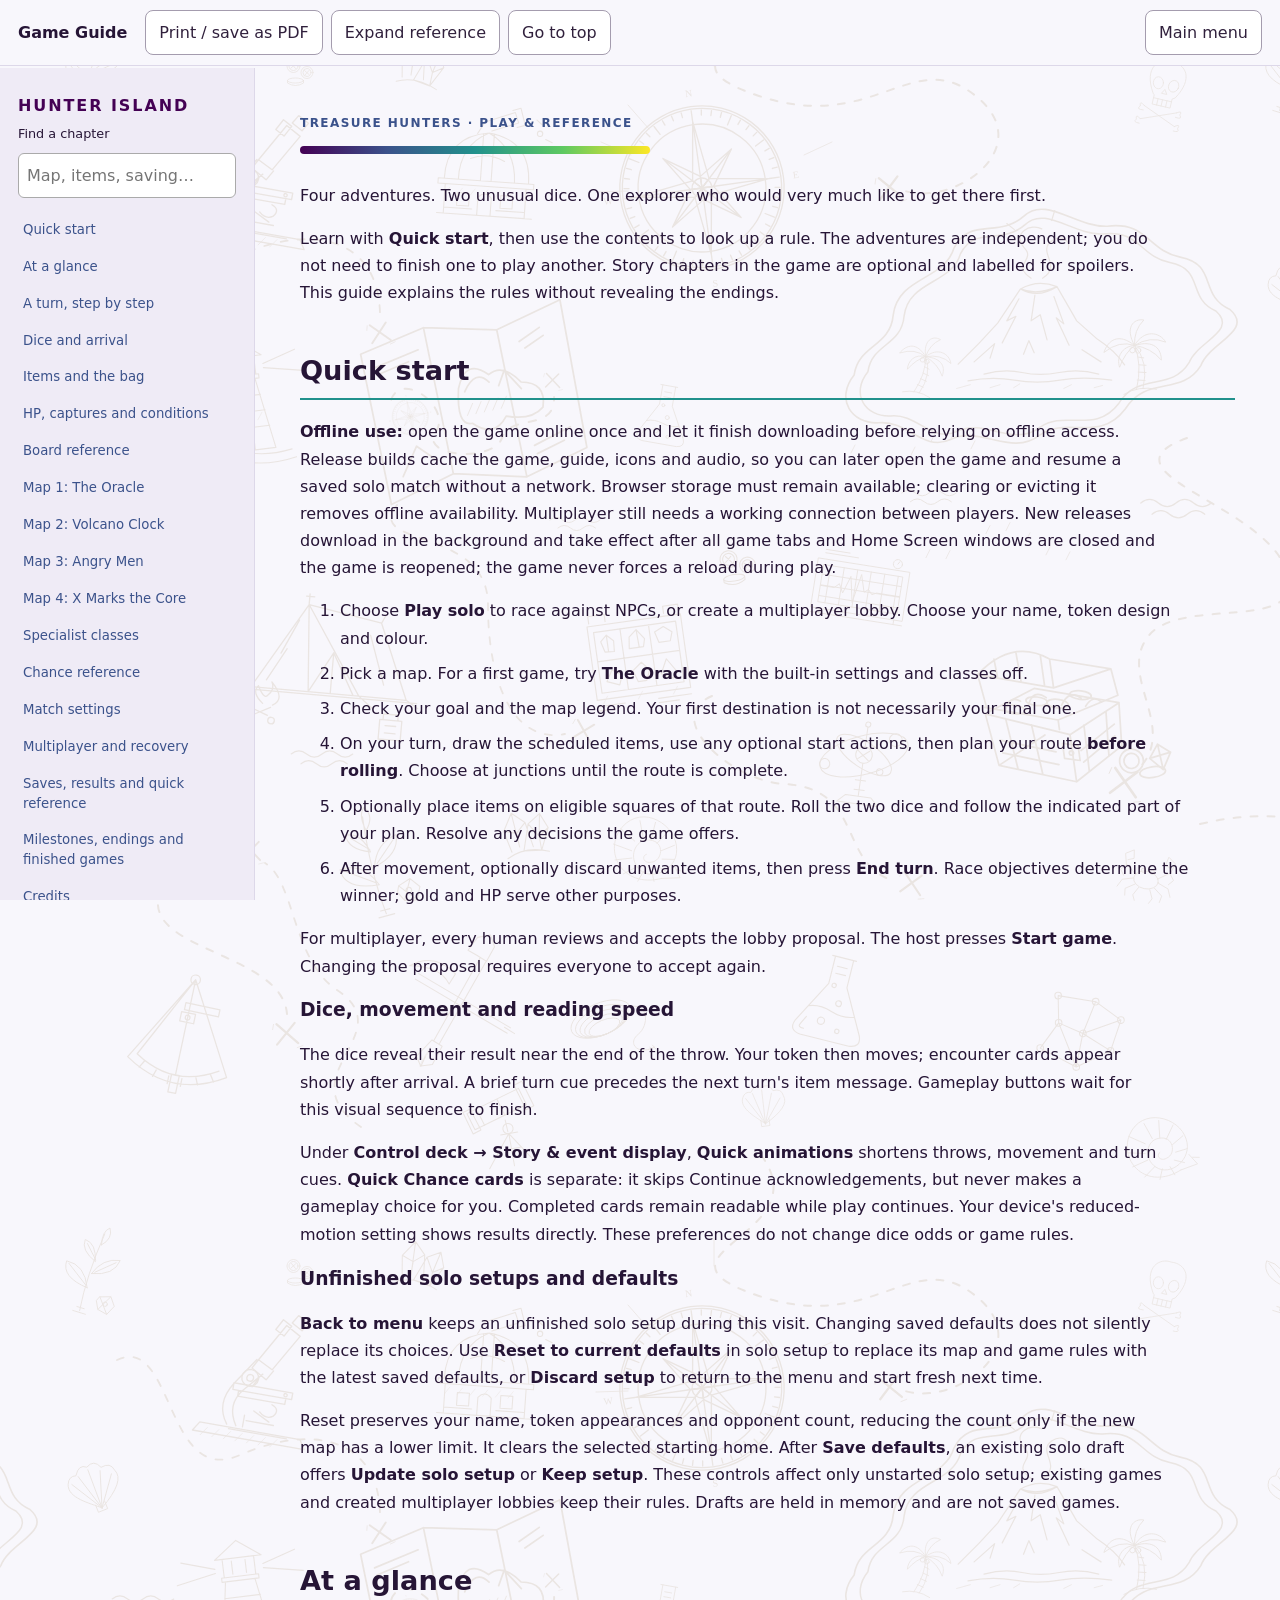
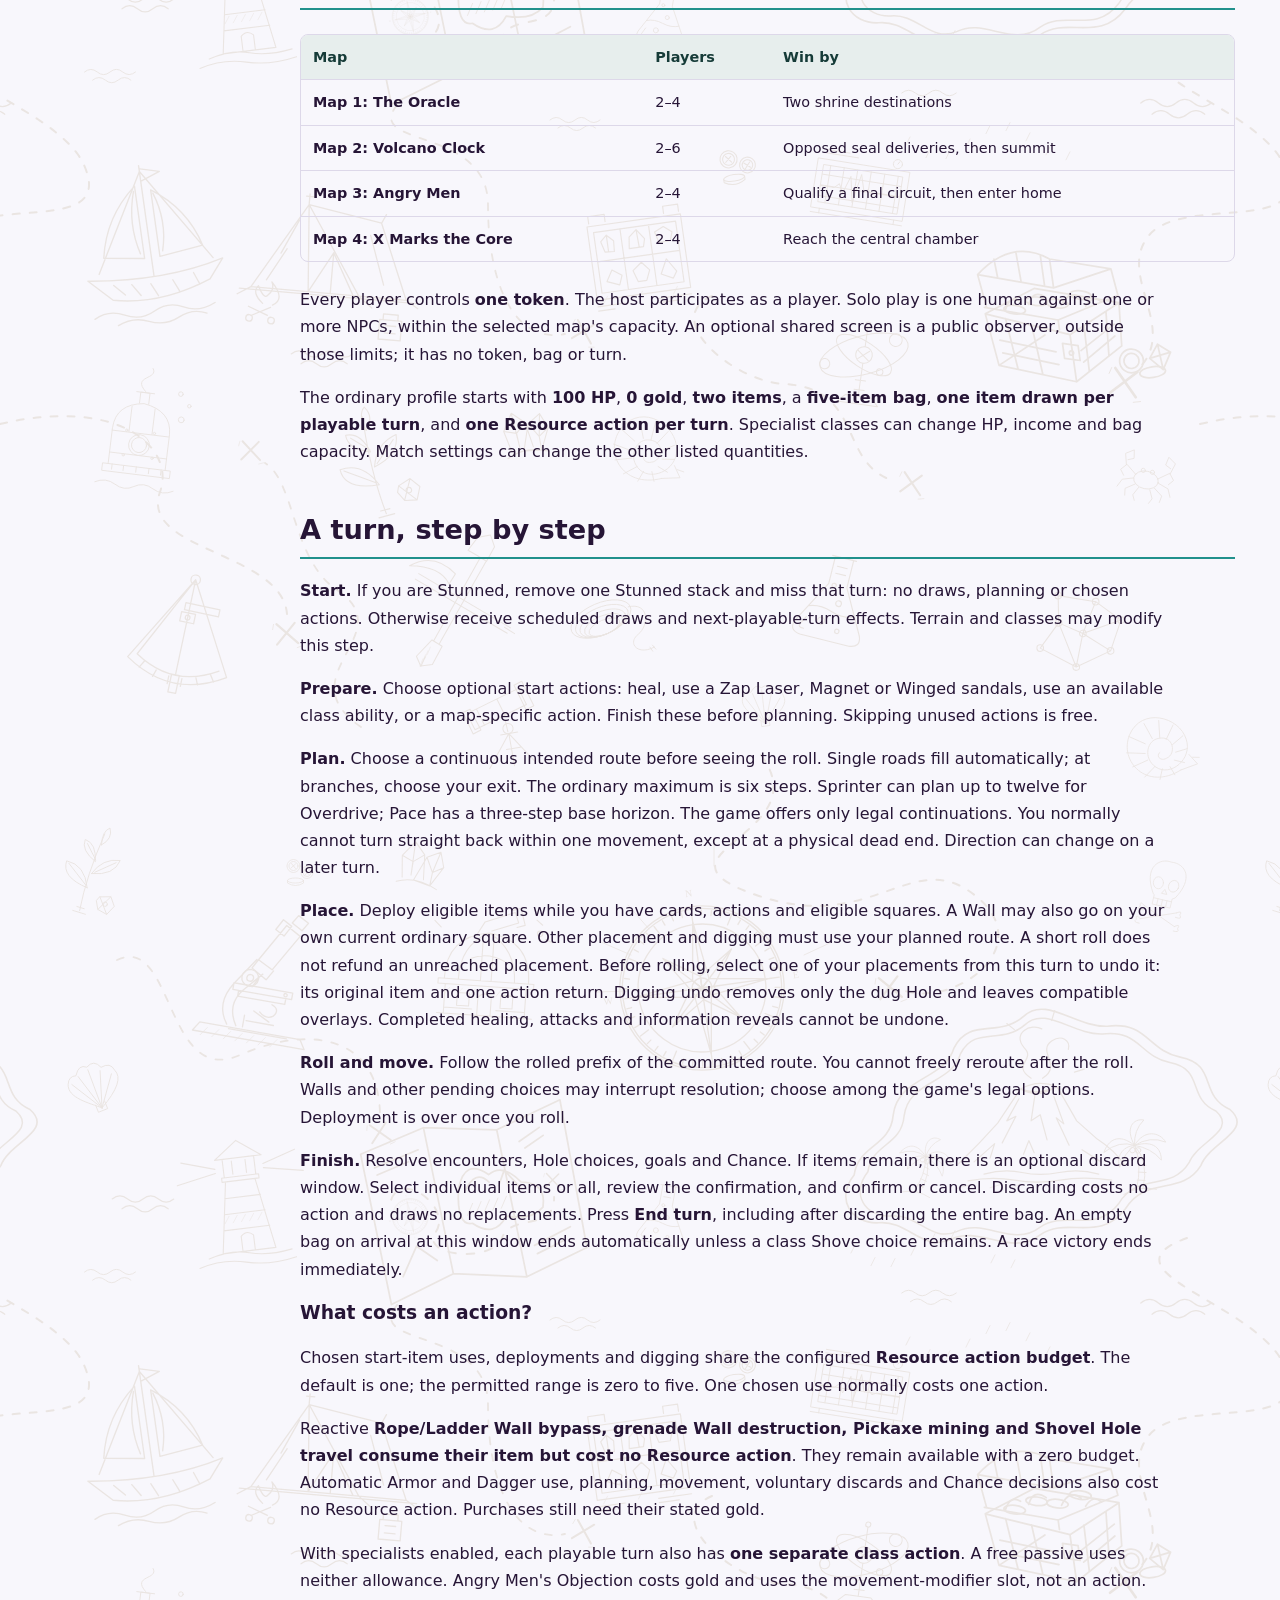
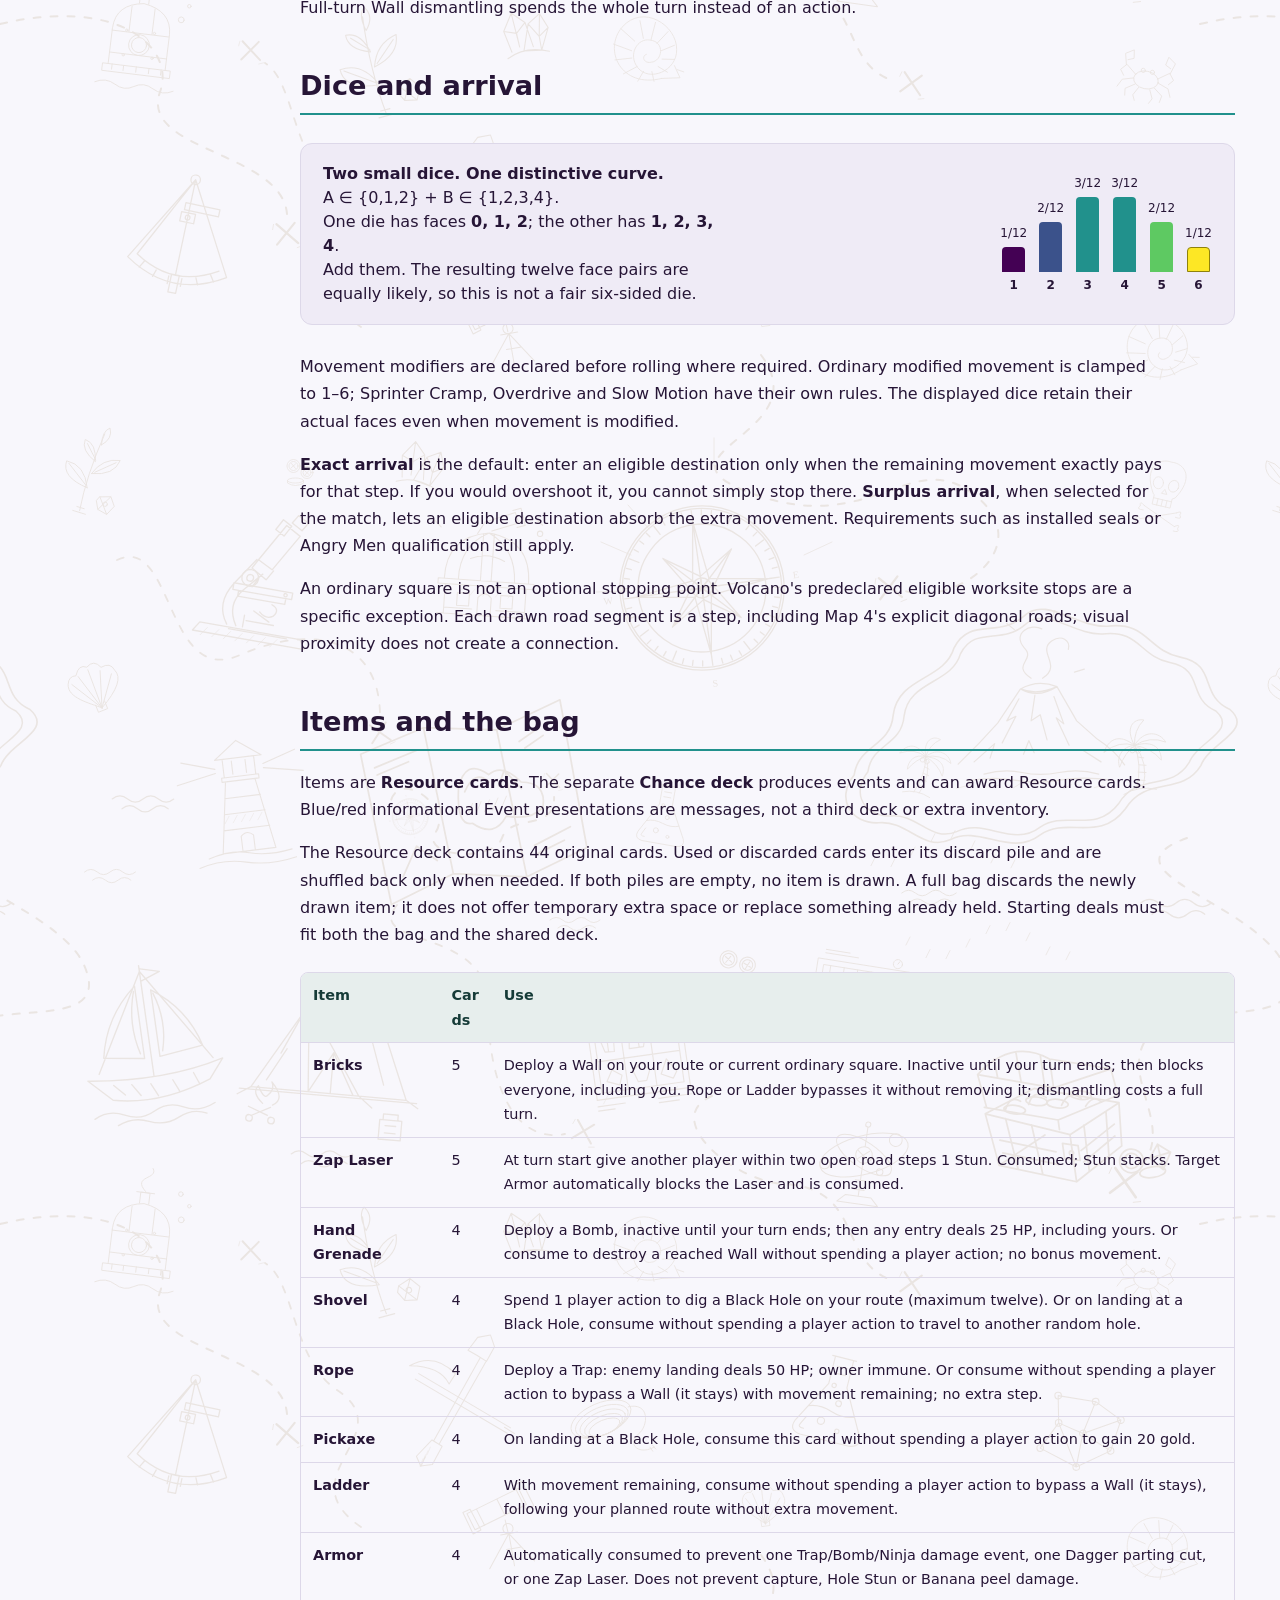
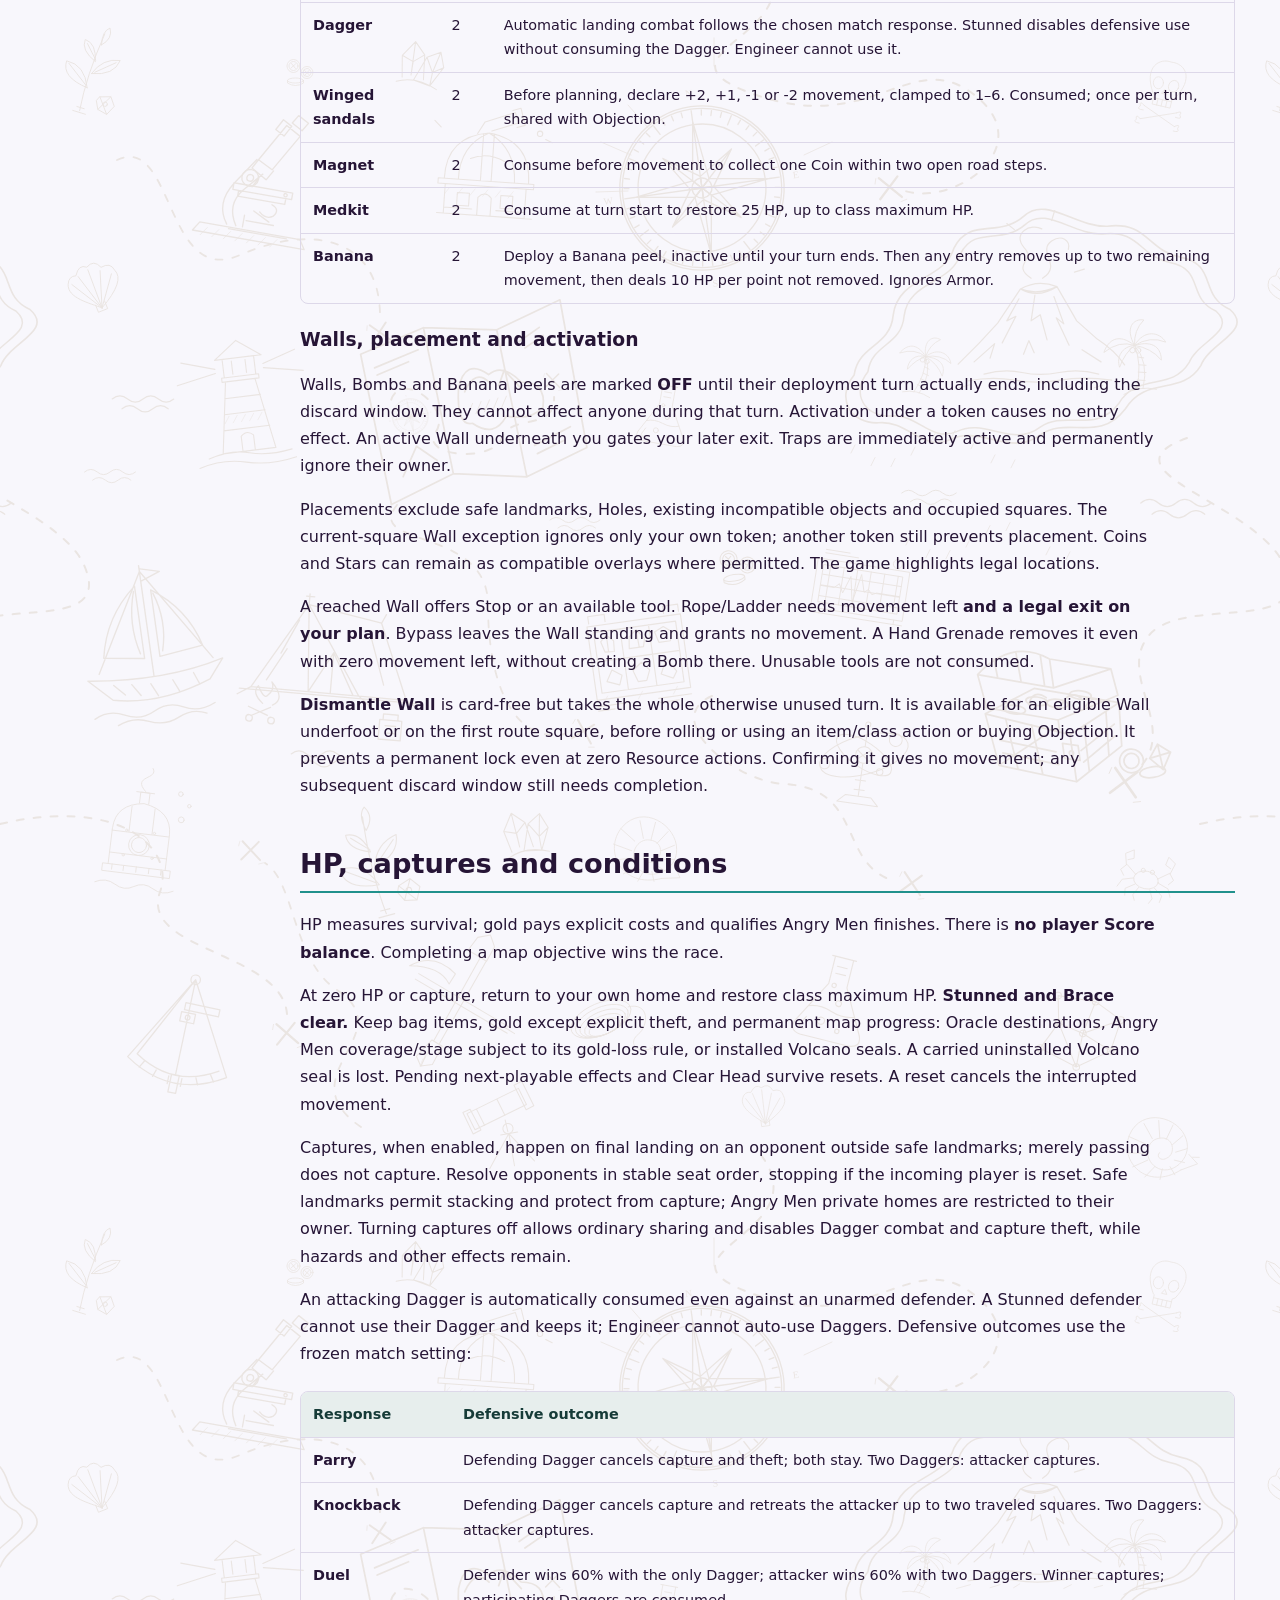
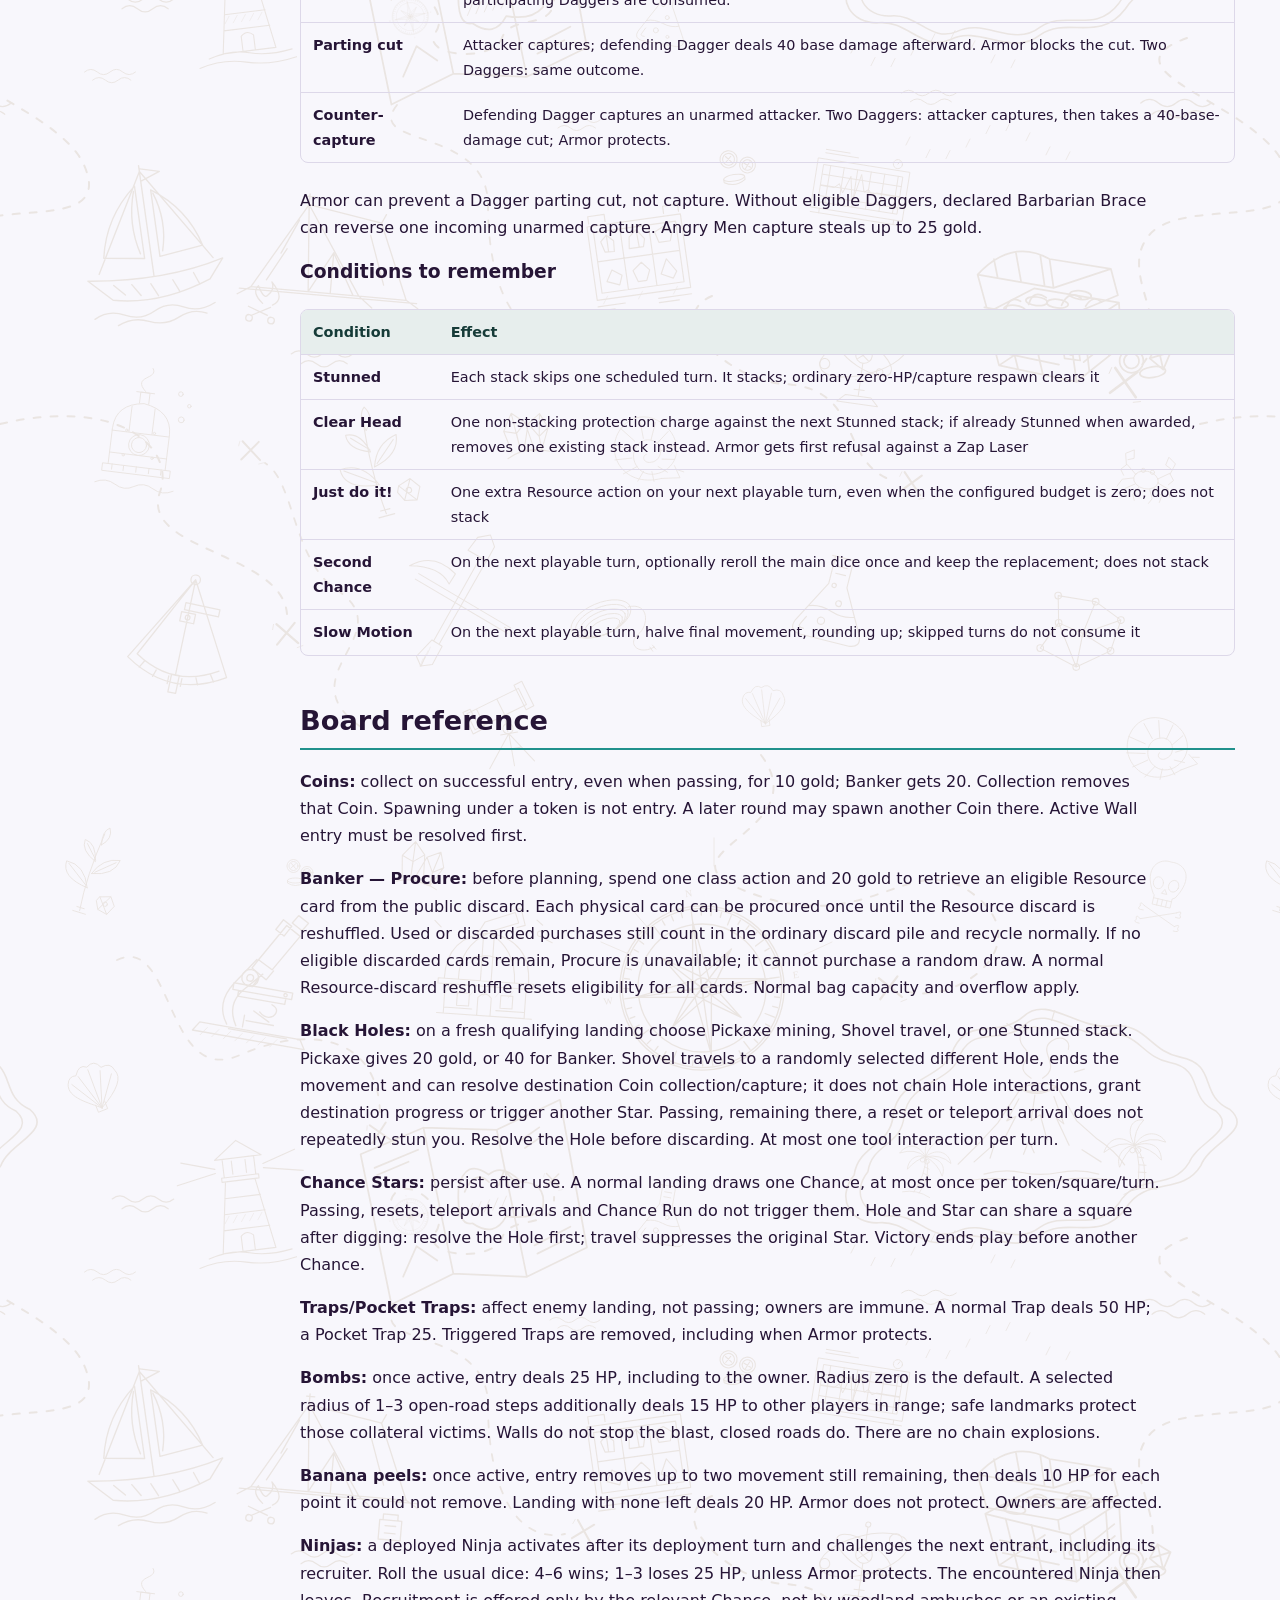
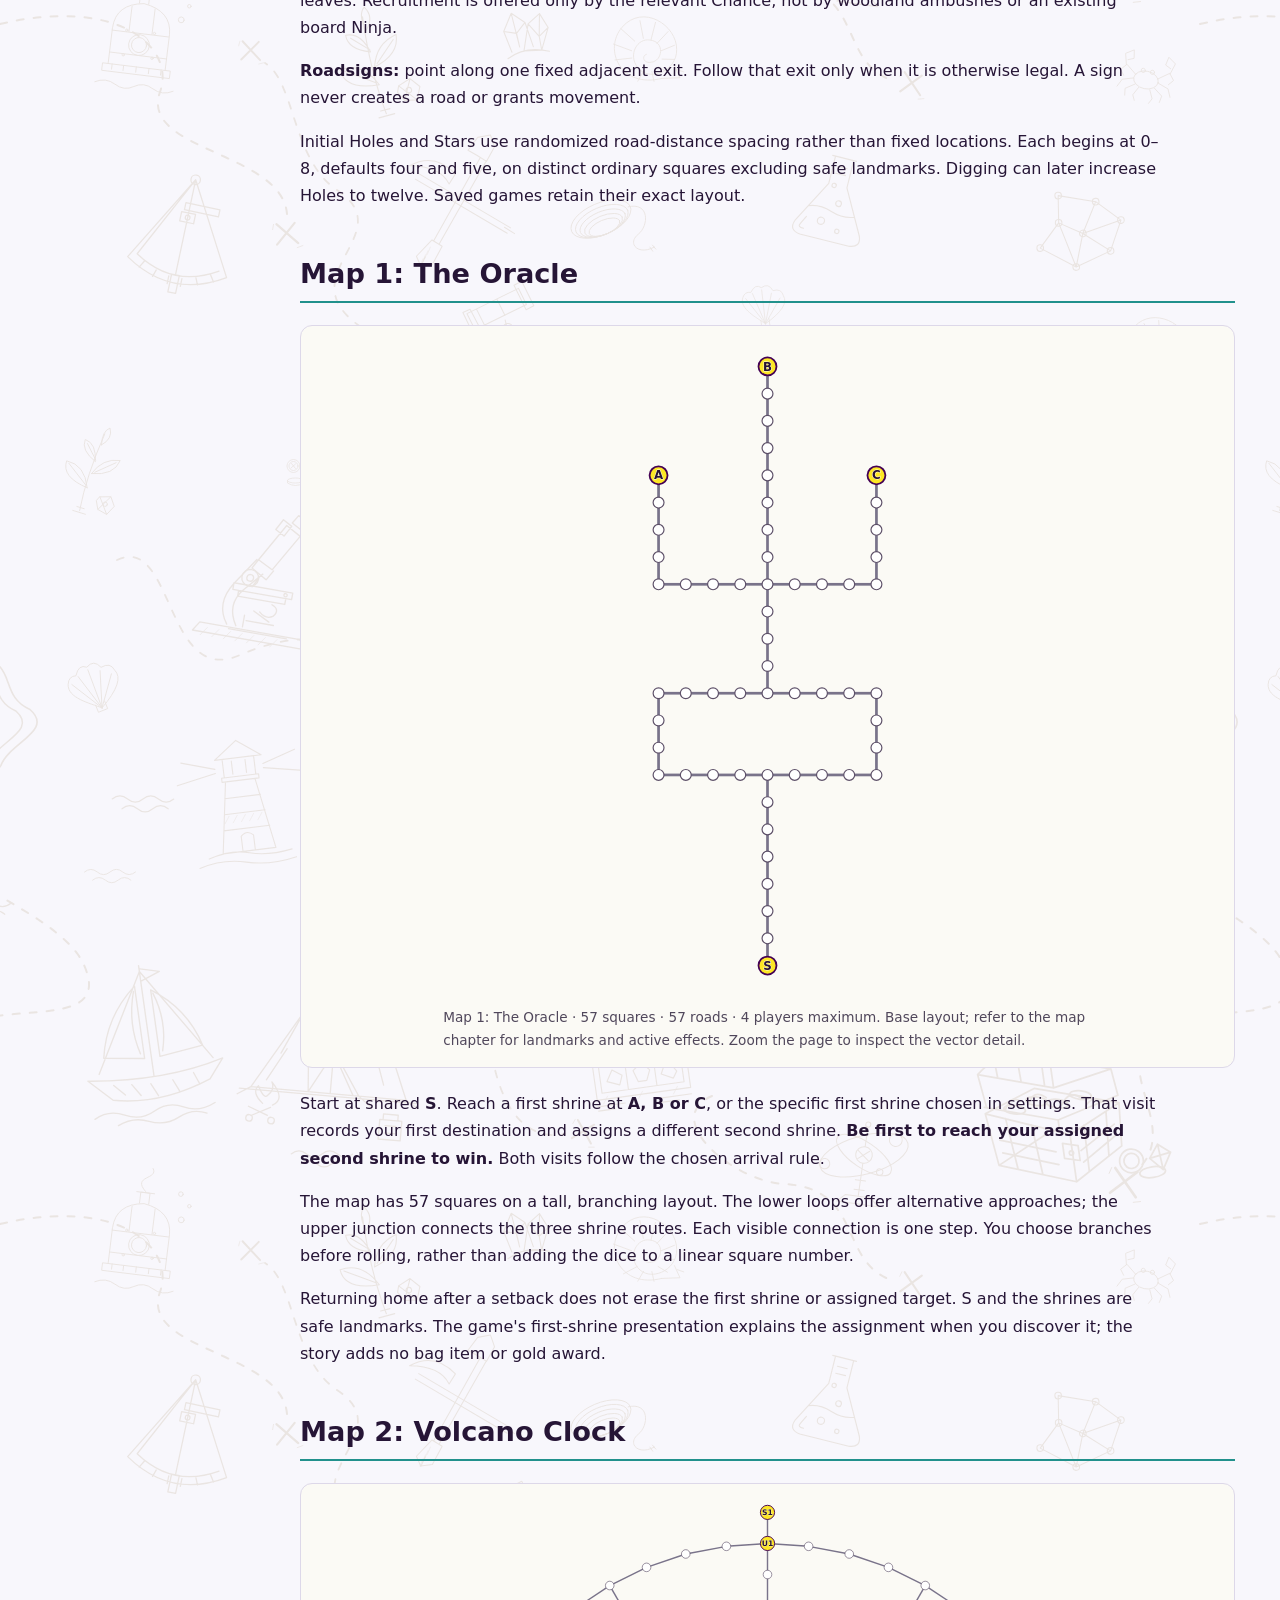
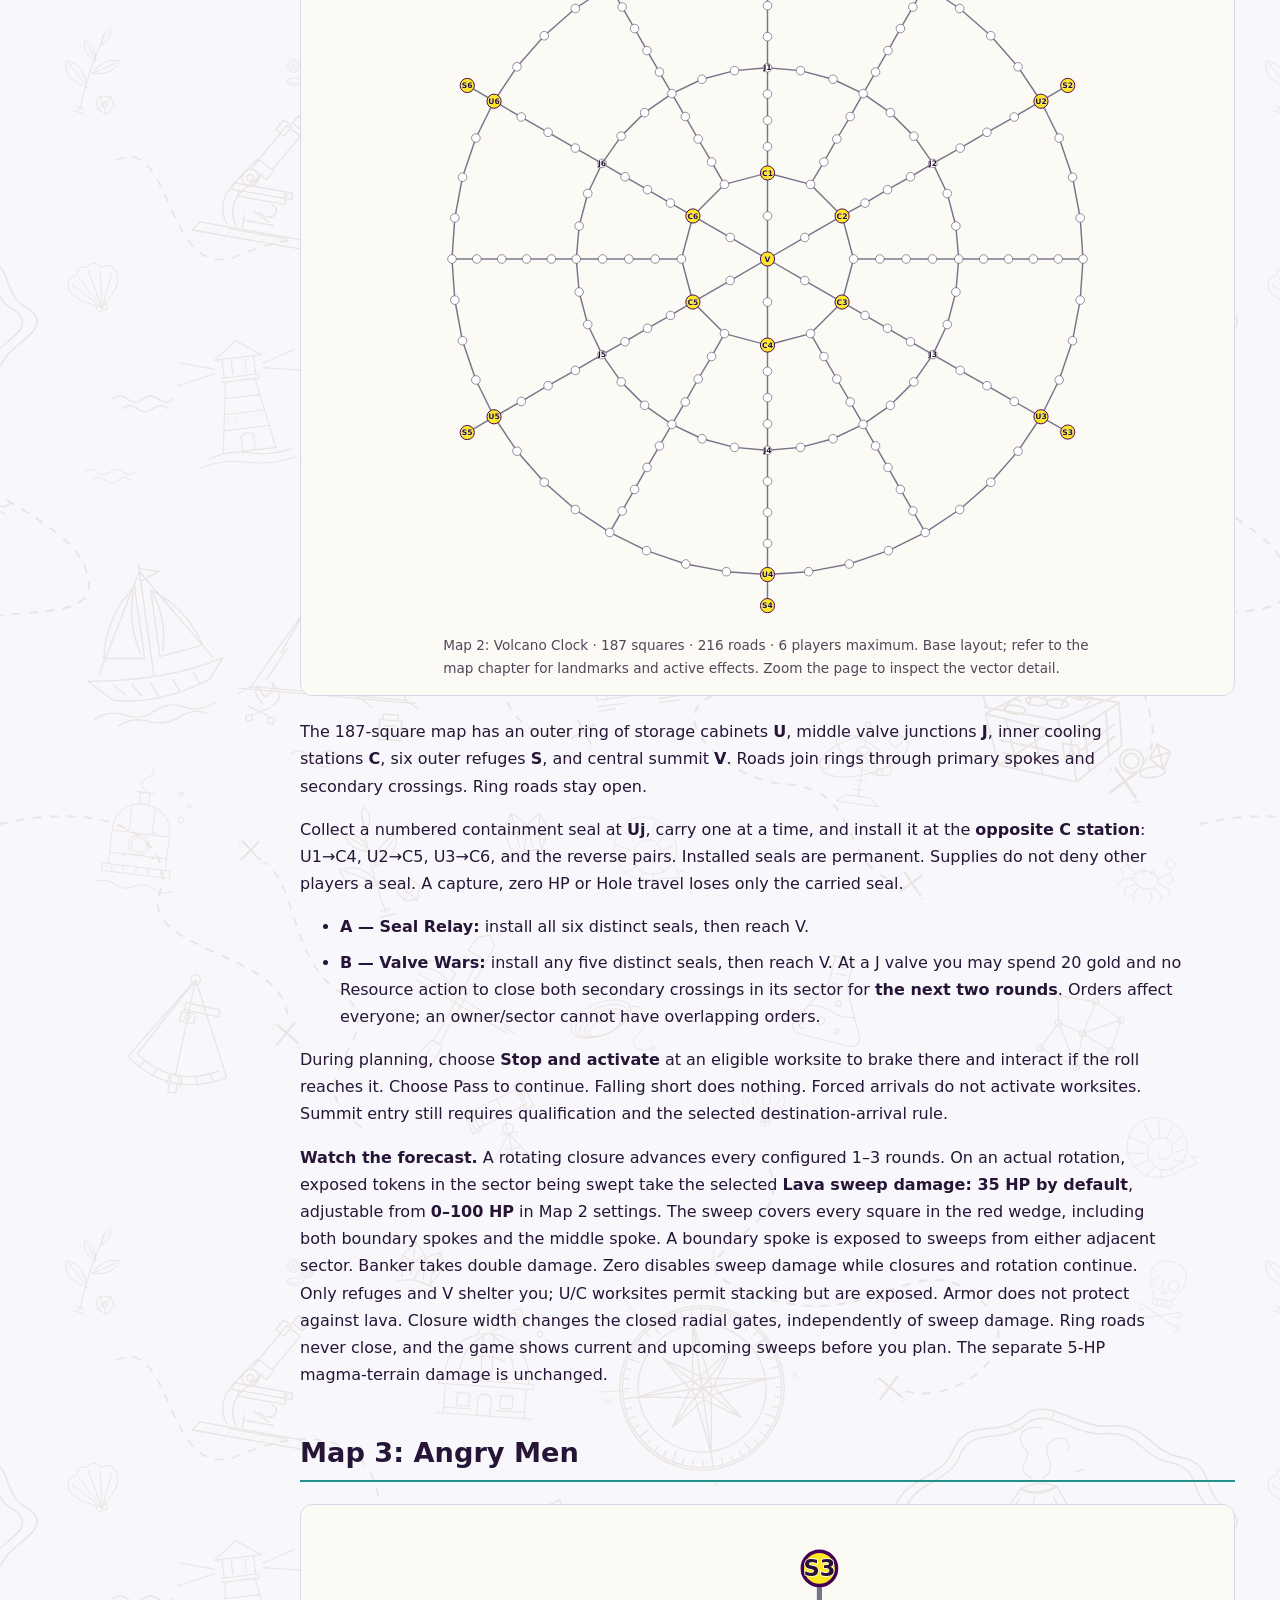
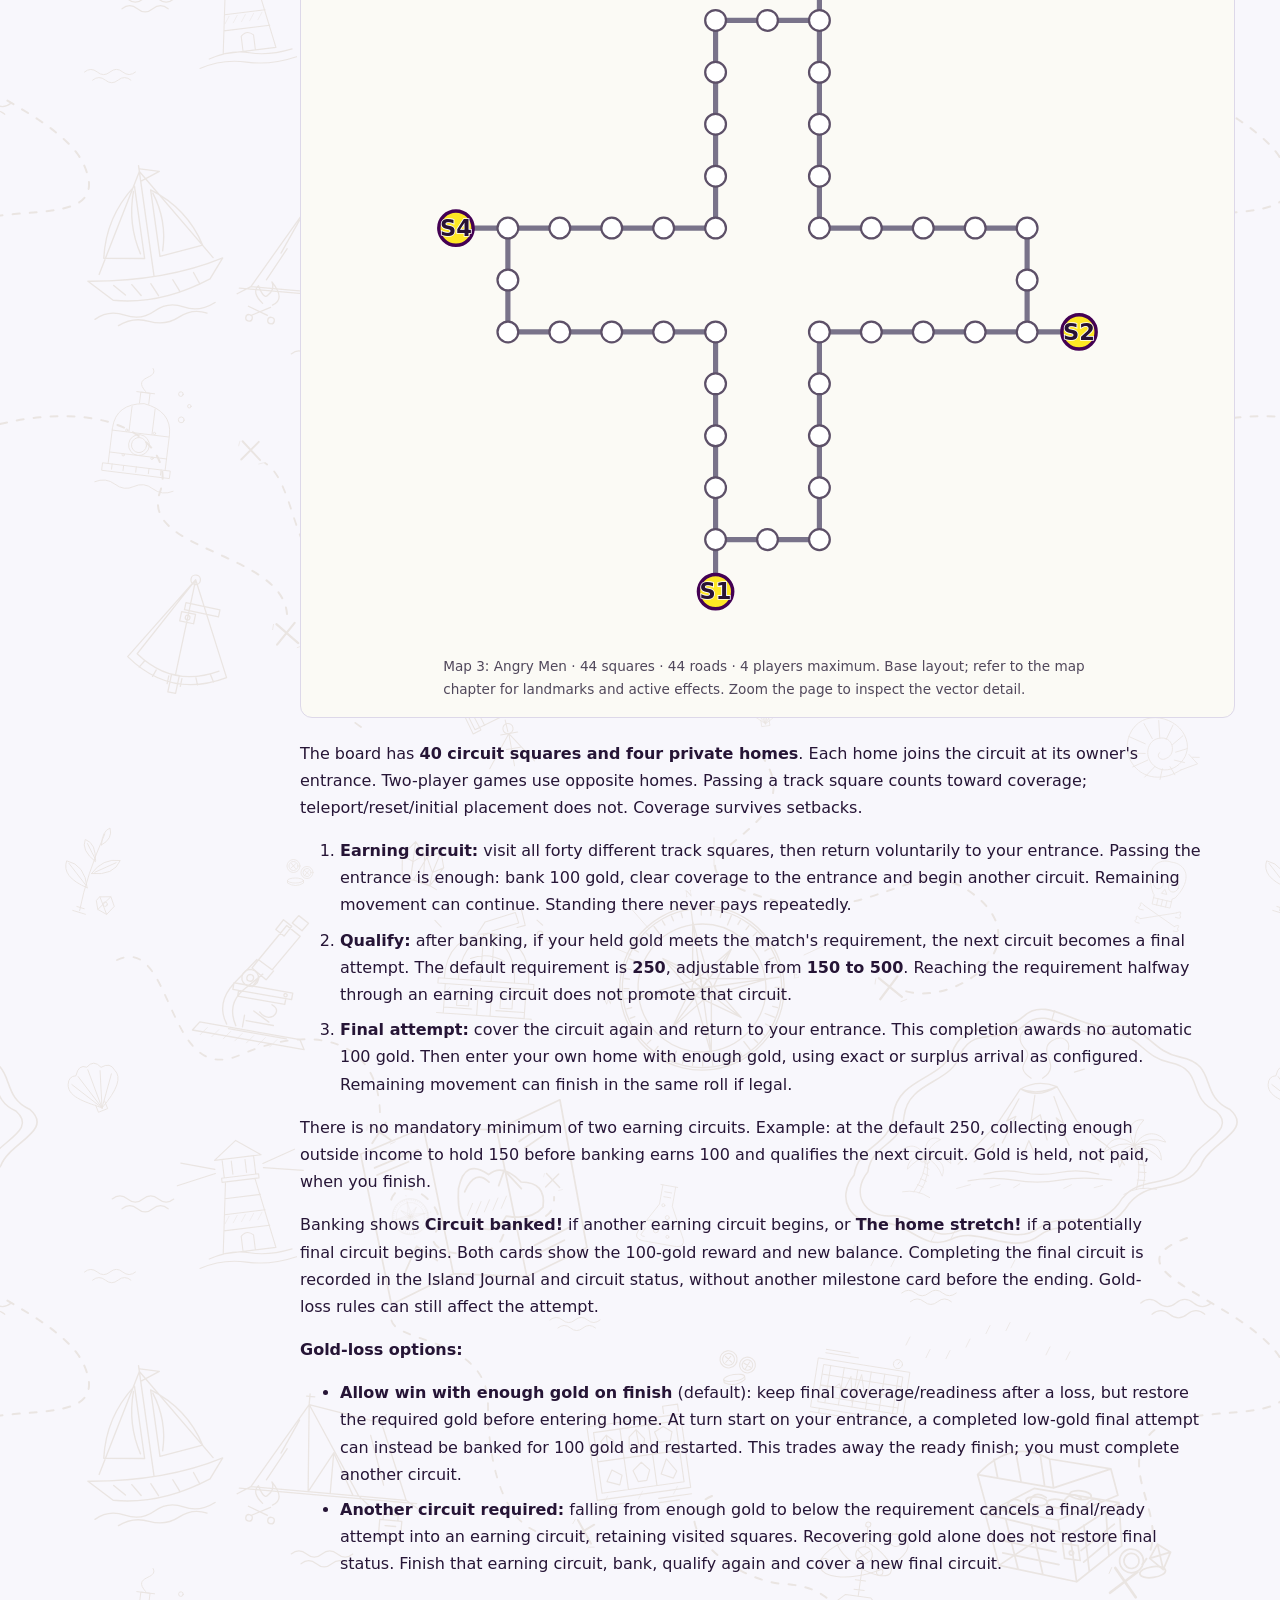
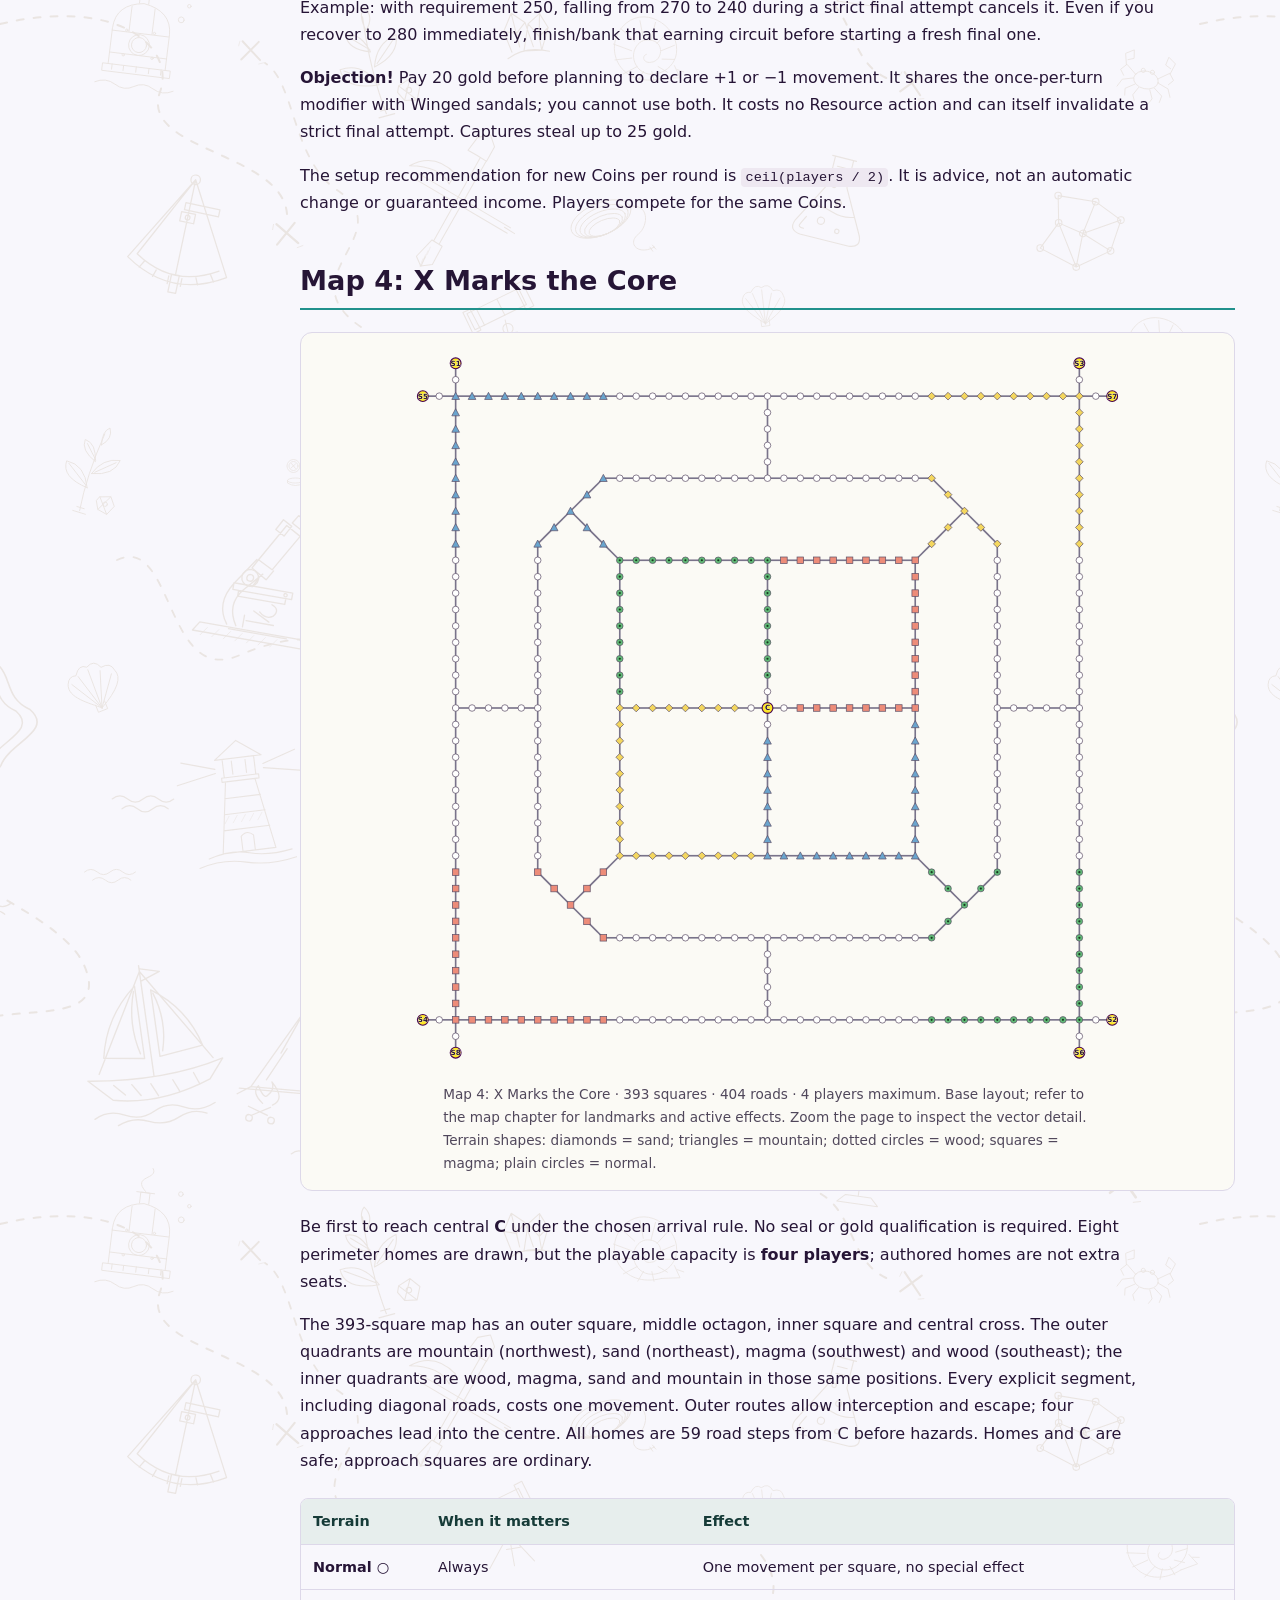
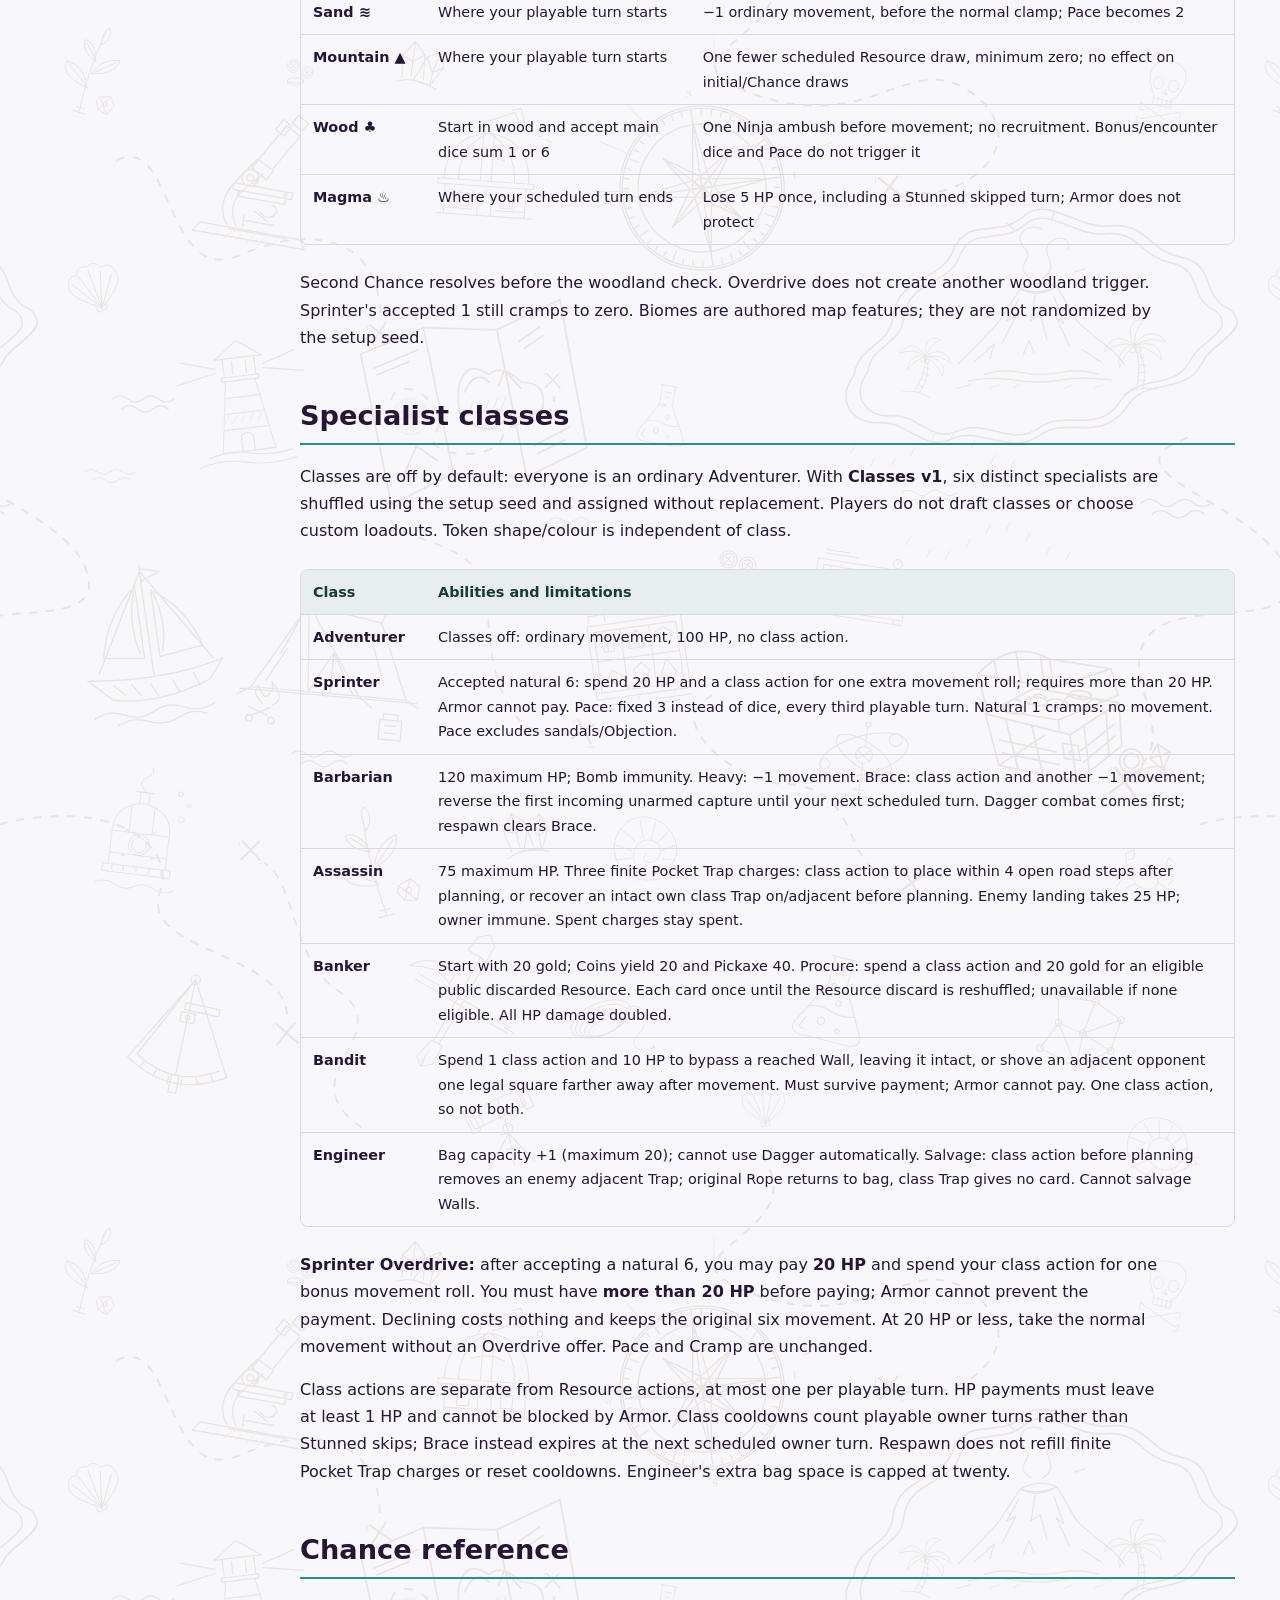
==== commit 5292e975: "add service worker for offline use" ====
--- a/docs/game-guide.html
+++ b/docs/game-guide.html
@@ -64,6 +64,7 @@
 <p>Four adventures. Two unusual dice. One explorer who would very much like to get there first.</p>
 <p>Learn with <strong>Quick start</strong>, then use the contents to look up a rule. The adventures are independent; you do not need to finish one to play another. Story chapters in the game are optional and labelled for spoilers. This guide explains the rules without revealing the endings.</p>
 <h2 id="quick-start">Quick start</h2>
+<p><strong>Offline use:</strong> open the game online once and let it finish downloading before relying on offline access. Release builds cache the game, guide, icons and audio, so you can later open the game and resume a saved solo match without a network. Browser storage must remain available; clearing or evicting it removes offline availability. Multiplayer still needs a working connection between players. New releases download in the background and take effect after all game tabs and Home Screen windows are closed and the game is reopened; the game never forces a reload during play.</p>
 <ol>
 <li>Choose <strong>Play solo</strong> to race against NPCs, or create a multiplayer lobby. Choose your name, token design and colour.</li>
 <li>Pick a map. For a first game, try <strong>The Oracle</strong> with the built-in settings and classes off.</li>
@@ -548,7 +549,7 @@
 </ol>
 <p>Both devices can use the same server port. The long code contains connection paths, credentials and seat binding; it is not a per-turn exchange. Keep invitations and answers private. Text and local QR-image scanning remain available if a camera cannot be used. A multipart QR uses multiple frames; follow the scanner&#39;s instructions rather than copying one frame as a complete code.</p>
 <p>If a human disconnects, play pauses. Reconnect that seat without replacing healthy guests, wait until all humans are ready, then the host presses <strong>Resume</strong>. Recovery does not automatically resume play. If the host page actually restarts, the original host restores its private checkpoint and every human needs fresh signaling. There is no automatic replacement by an NPC or host migration.</p>
-<p>Brief app switches are handled best effort, but iPhone/iPad may suspend or discard a page. Keep the host foreground for active play. Installing as a Home Screen app does not guarantee background execution, offline access or cross-network reachability. Different networks may require a configured TURN relay; none is provisioned by the game. More sharing time in the interface cannot override native connection failure.</p>
+<p>Brief app switches are handled best effort, but iPhone/iPad may suspend or discard a page. Keep the host foreground for active play. Installing as a Home Screen app does not guarantee background execution or cross-network reachability. Offline opening requires a completed online cache installation and retained browser storage. Different networks may require a configured TURN relay; none is provisioned by the game. More sharing time in the interface cannot override native connection failure.</p>
 <p>The in-app guide stays in the current window, including when used as a Home Screen web app. Close it to return to the existing screen; it does not reload the game or automatically unpause it. The standalone guide also works as one HTML document with a same-tab Main Menu link when served with the game. Downloaded copies remain readable offline, but their Main Menu link requires the game address to be reachable.</p>
 <h2 id="saves-results-and-quick-reference">Saves, results and quick reference</h2>
 <p>The trusted host checkpoints committed changes. Use the device menu to export a backup before replacing a game; exporting alone does not approve replacement. Restore the host&#39;s private save to resume authority. A guest&#39;s cached display is not a host backup. Failed imports should leave the current checkpoint intact. Only the current save format is accepted; old games are not migrated.</p>
